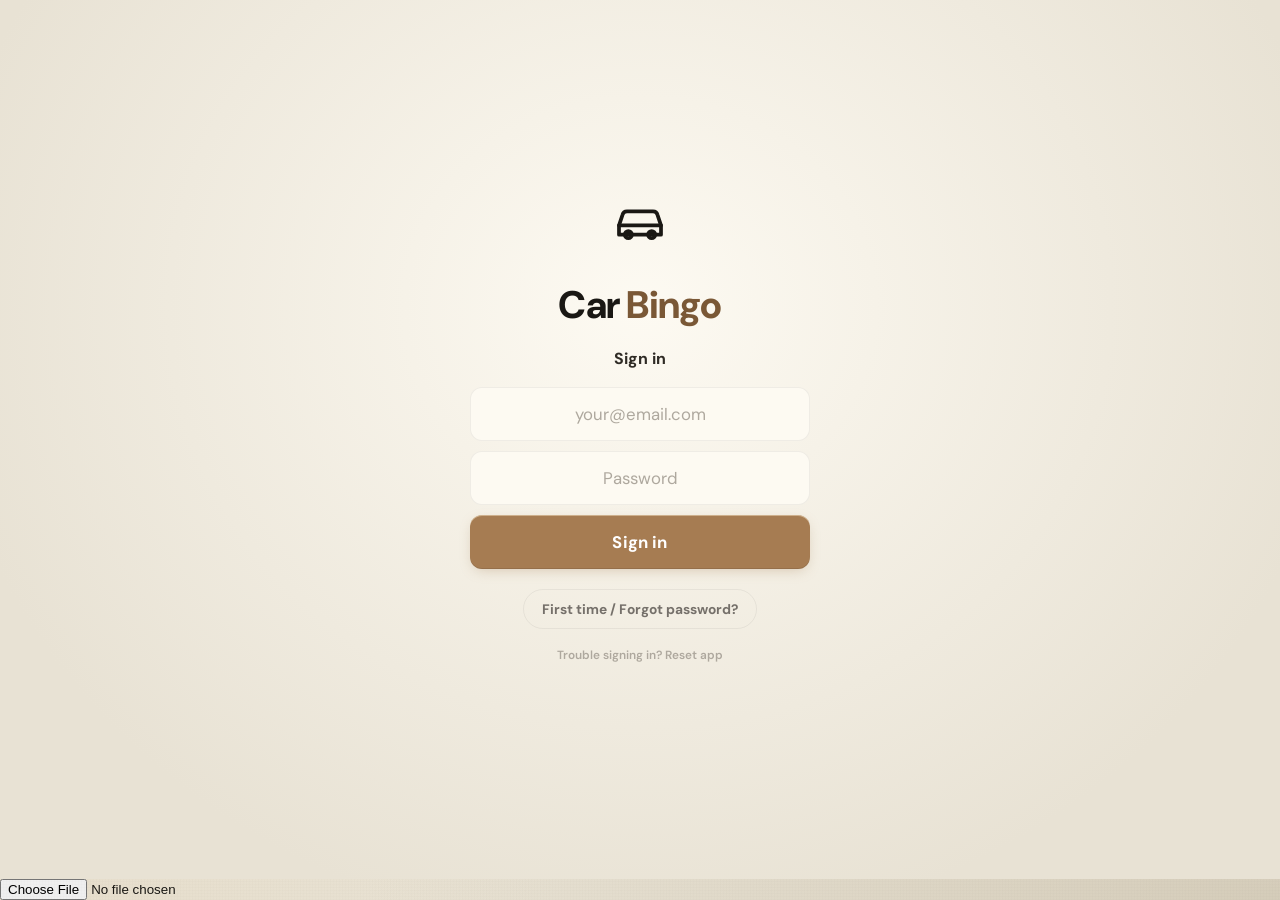
==== index.html @ 0cc7474e "My Car turntable, merge Upcoming into Shows, kill placeholder SVG - My Car detail rebuilt around an " ====
<!DOCTYPE html>
<html lang="en">
<head>
<meta charset="UTF-8">
<meta name="viewport" content="width=device-width, initial-scale=1.0, maximum-scale=1.0, user-scalable=no, viewport-fit=cover">
<meta name="apple-mobile-web-app-capable" content="yes">
<meta name="mobile-web-app-capable" content="yes">
<meta name="apple-mobile-web-app-status-bar-style" content="black-translucent">
<meta name="apple-mobile-web-app-title" content="Car Bingo">
<link rel="icon" type="image/svg+xml" href="data:image/svg+xml,%3Csvg xmlns='http://www.w3.org/2000/svg' viewBox='0 0 32 32'%3E%3Crect width='32' height='32' rx='7' fill='%23f5f1e7'/%3E%3Ccircle cx='16' cy='16' r='8' fill='%23a67c52'/%3E%3Ccircle cx='16' cy='16' r='3' fill='%231a1814'/%3E%3C/svg%3E">
<meta name="theme-color" content="#f5f1e7">
<link rel="manifest" href="manifest.json">
<link rel="preconnect" href="https://fonts.googleapis.com">
<link rel="preconnect" href="https://fonts.gstatic.com" crossorigin>
<link href="https://fonts.googleapis.com/css2?family=DM+Sans:wght@400;500;600;700;800&family=JetBrains+Mono:wght@500;600;700&display=swap" rel="stylesheet">
<title>Car Bingo</title>
<link rel="stylesheet" href="css/main.css">
</head>
<body>

<!-- AUTH GATE -->
<div class="screen active" id="s-auth">
  <div class="auth-emblem" aria-hidden="true"><svg viewBox="0 0 24 24" width="56" height="56" stroke="currentColor" fill="none" stroke-width="1.6" stroke-linecap="round" stroke-linejoin="round"><path d="M3 13l1.5-4.5A2 2 0 0 1 6.4 7h11.2a2 2 0 0 1 1.9 1.5L21 13"/><path d="M3 13h18v4H3z"/><circle cx="7" cy="17" r="1.5"/><circle cx="17" cy="17" r="1.5"/></svg></div>
  <div class="auth-title">Car <em>Bingo</em></div>

  <!-- SIGN IN (default) -->
  <div class="auth-view" id="auth-signin-view">
    <div class="auth-hint">Sign in</div>
    <form class="auth-form" id="auth-form" onsubmit="handleAuthSubmit(event)">
      <input
        class="auth-input"
        type="email"
        inputmode="email"
        autocomplete="email"
        autocapitalize="none"
        autocorrect="off"
        spellcheck="false"
        id="auth-email-input"
        placeholder="your@email.com"
        required
      />
      <input
        class="auth-input"
        type="password"
        autocomplete="current-password"
        id="auth-password-input"
        placeholder="Password"
        required
      />
      <button class="auth-submit-btn" type="submit">Sign in</button>
    </form>
    <button class="auth-back-btn" type="button" onclick="showAuthResetView()">First time / Forgot password?</button>
    <button class="auth-back-btn auth-back-btn-tiny" type="button" onclick="resetAuthCache()">Trouble signing in? Reset app</button>
    <div class="auth-error" id="auth-error"></div>
  </div>

  <!-- FORGOT / FIRST-TIME PASSWORD RESET -->
  <div class="auth-view" id="auth-reset-view" style="display:none">
    <div class="auth-big-emoji" aria-hidden="true"></div>
    <div class="auth-hint">Set or reset password</div>
    <form class="auth-form" id="auth-reset-form" onsubmit="handleAuthResetSubmit(event)">
      <input
        class="auth-input"
        type="email"
        inputmode="email"
        autocomplete="email"
        autocapitalize="none"
        autocorrect="off"
        spellcheck="false"
        id="auth-reset-email"
        placeholder="your@email.com"
        required
      />
      <button class="auth-submit-btn" type="submit">Send reset link</button>
    </form>
    <div class="auth-sub">We'll email you a link. Open it on this device, then choose a password.</div>
    <button class="auth-back-btn" type="button" onclick="showAuthSigninView()">← Back to sign in</button>
    <div class="auth-error" id="auth-reset-error"></div>
  </div>

  <!-- CHECK EMAIL — confirmation that the reset link was sent -->
  <div class="auth-view" id="auth-check-view" style="display:none">
    <div class="auth-big-emoji" aria-hidden="true"></div>
    <div class="auth-hint">Check your email</div>
    <div class="auth-sub">We've sent a reset link to<br><strong id="auth-sent-to"></strong></div>
    <div class="auth-sub auth-sub-soft">Open it on this device — you'll be able to choose a password.</div>
    <button class="auth-back-btn" type="button" onclick="showAuthSigninView()">← Back to sign in</button>
  </div>

  <!-- SET PASSWORD — appears after the user clicks the reset link -->
  <div class="auth-view" id="auth-setpw-view" style="display:none">
    <div class="auth-big-emoji" aria-hidden="true"></div>
    <div class="auth-hint">Choose a password</div>
    <form class="auth-form" id="auth-setpw-form" onsubmit="handleAuthSetPasswordSubmit(event)">
      <input
        class="auth-input"
        type="password"
        autocomplete="new-password"
        id="auth-setpw-input"
        placeholder="New password (min 6 chars)"
        required
        minlength="6"
      />
      <input
        class="auth-input"
        type="password"
        autocomplete="new-password"
        id="auth-setpw-confirm"
        placeholder="Confirm password"
        required
        minlength="6"
      />
      <button class="auth-submit-btn" type="submit">Save and sign in</button>
    </form>
    <div class="auth-error" id="auth-setpw-error"></div>
  </div>
</div>

<!-- MAIN APP -->
<div class="screen" id="s-app">

  <!-- HOME TAB -->
  <div class="screen active" id="s-home">
    <div class="page-hdr">
      <div class="page-hdr-text">
        <div class="page-hdr-title">Car <em>Bingo</em></div>
        <div class="page-hdr-sub" id="home-greeting">Classic Car Spotter</div>
      </div>
      <button class="hdr-icon-btn" onclick="switchTab('settings')" title="Settings">
        <svg viewBox="0 0 24 24"><circle cx="12" cy="12" r="3"/><path d="M19.4 15a1.65 1.65 0 0 0 .33 1.82l.06.06a2 2 0 0 1-2.83 2.83l-.06-.06a1.65 1.65 0 0 0-1.82-.33 1.65 1.65 0 0 0-1 1.51V21a2 2 0 0 1-4 0v-.09A1.65 1.65 0 0 0 9 19.4a1.65 1.65 0 0 0-1.82.33l-.06.06a2 2 0 0 1-2.83-2.83l.06-.06A1.65 1.65 0 0 0 4.68 15a1.65 1.65 0 0 0-1.51-1H3a2 2 0 0 1 0-4h.09A1.65 1.65 0 0 0 4.6 9a1.65 1.65 0 0 0-.33-1.82l-.06-.06a2 2 0 0 1 2.83-2.83l.06.06A1.65 1.65 0 0 0 9 4.68a1.65 1.65 0 0 0 1-1.51V3a2 2 0 0 1 4 0v.09a1.65 1.65 0 0 0 1 1.51 1.65 1.65 0 0 0 1.82-.33l.06-.06a2 2 0 0 1 2.83 2.83l-.06.06A1.65 1.65 0 0 0 19.4 9a1.65 1.65 0 0 0 1.51 1H21a2 2 0 0 1 0 4h-.09a1.65 1.65 0 0 0-1.51 1z"/></svg>
      </button>
    </div>
    <div class="home-scroll">

      <!-- ──── HIS CAR HERO — full-bleed, exact mockup structure.
           Top row floats glass cal-pill + burger. Car silhouette
           (or photo when available) sits centred. Name + stats
           overlay the bottom on the same paper. Pager dots
           anchor the bottom centre. -->
      <section class="car-hero-full is-empty" id="cb-hero">

        <!-- Top overlay row -->
        <div class="hero-top">
          <div class="cal-pill" id="cb-hero-cal"></div>
          <button class="burger-btn" onclick="switchTab('settings')" title="Settings">
            <svg viewBox="0 0 24 24"><line x1="4" y1="7"  x2="20" y2="7"/><line x1="4" y1="12" x2="20" y2="12"/><line x1="4" y1="17" x2="20" y2="17"/></svg>
          </button>
        </div>

        <!-- No-photo placeholder — a clean camera prompt. Only visible
             when we HAVE a car but no photo yet; in empty state (no
             car at all) it's hidden and the brass CTA takes its place. -->
        <div class="car-display" id="cb-hero-svg">
          <svg class="car-ph-icon" viewBox="0 0 24 24" aria-hidden="true">
            <path d="M23 19a2 2 0 0 1-2 2H3a2 2 0 0 1-2-2V8a2 2 0 0 1 2-2h4l2-3h6l2 3h4a2 2 0 0 1 2 2z"/>
            <circle cx="12" cy="13" r="4"/>
          </svg>
          <span class="car-ph-text">Add a photo</span>
        </div>
        <div class="car-photo" id="cb-hero-photo" style="display:none">
          <img id="cb-hero-img" alt="">
        </div>
        <!-- Empty-state CTA — centred brass button shown only when
             no car exists. Hidden via CSS when .car-hero-full isn't
             .is-empty. -->
        <button class="hero-add-btn" id="cb-hero-add-btn" onclick="openAddMyCar()">＋ Add your car</button>

        <!-- Bottom overlay: name + floating stat pills -->
        <div class="hero-bottom">
          <div class="hero-name">
            <div class="eyebrow">My car</div>
            <h2 id="cb-hero-name">Add your car</h2>
            <div class="sub" id="cb-hero-meta">Tap to get started</div>
          </div>
          <div class="hero-stats" id="cb-hero-stats"></div>
        </div>
      </section>

      <hr class="hero-divider">
      <div class="content-pad">

      <!-- Dashboard carousel — current show + next event on a
           single horizontal-scroll-snap line. With a current
           show, that card is the default visible slide; swipe
           right to reveal the next event. Without a current
           show, only the next-event card renders. -->
      <div class="dash-carousel" id="dash-carousel">
        <!-- Active show card (only shown when there's a current event) -->
        <div id="home-active-show" class="dash-slide" style="display:none">
          <div class="show-active-card">
            <button class="show-active-btn" onclick="showGoLive()">
              <div class="sab-icon" aria-hidden="true">
                <svg viewBox="0 0 24 24"><path d="M4 21V3M4 4h13l-3 4 3 4H4"/></svg>
              </div>
              <div class="sab-body">
                <div class="sab-eyebrow">Current show</div>
                <div class="sab-name" id="home-show-name">—</div>
                <div class="sab-meta" id="home-show-meta">Tap to continue spotting</div>
              </div>
              <div class="sab-badge" id="home-show-badge">0</div>
              <div class="sab-arrow">›</div>
            </button>
          </div>
        </div>

        <!-- Next event preview — charcoal card with brass corner
             badge. Filled when there's an RSVPd upcoming event,
             "+ Add an event" empty state otherwise. -->
        <a class="upcoming-card dash-slide" id="cb-next-event" onclick="onNextEventTap()">
          <div class="date-block" id="cb-ne-date">
            <div class="m" id="cb-ne-m">—</div>
            <div class="d" id="cb-ne-d">—</div>
          </div>
          <div class="info">
            <div class="top-line" id="cb-ne-eyebrow">Next event</div>
            <div class="name" id="cb-ne-name">No event scheduled</div>
            <div class="meta" id="cb-ne-loc">Tap to add one</div>
          </div>
          <div class="chev" id="cb-ne-chev">＋</div>
        </a>
      </div>
      <!-- Pager dots under the carousel — only shown when BOTH
           slides exist (active show + next event). Tap a dot to
           jump to that slide. -->
      <div class="dash-carousel-pager" id="dash-carousel-pager" style="display:none">
        <span class="pd on" data-idx="0"></span>
        <span class="pd"    data-idx="1"></span>
      </div>

      <!-- Photos to sort banner — shown only when there are pending photos -->
      <button class="home-sort-banner" id="home-sort-banner" style="display:none" onclick="showPhotoSort()">
        <span class="home-sort-banner-icon" aria-hidden="true">
          <svg viewBox="0 0 24 24"><path d="M23 19a2 2 0 0 1-2 2H3a2 2 0 0 1-2-2V8a2 2 0 0 1 2-2h4l2-3h6l2 3h4a2 2 0 0 1 2 2z"/><circle cx="12" cy="13" r="4"/></svg>
        </span>
        <div class="home-sort-banner-body">
          <div class="home-sort-banner-name">Photos to sort</div>
          <div class="home-sort-banner-sub" id="home-sort-sub">0 photos</div>
        </div>
        <span class="home-sort-banner-arrow">›</span>
      </button>

      <!-- First-run welcome (shown when no events anywhere) -->
      <div id="home-welcome" style="display:none">
        <div class="welcome-card">
          <div class="welcome-eyebrow">Welcome</div>
          <h2 class="welcome-title">Car <em>Bingo</em></h2>
          <p class="welcome-body">Tap <strong>Bingo</strong> below to start your first show. Spot the cars in real life, take a photo, watch the score roll in.</p>
        </div>
      </div>

      <!-- Lifetime stats — exact mockup vocabulary. Eyebrow row +
           3 stat columns (mark + num + name with glyph + meta). -->
      <div class="lifetime">
        <div class="lifetime-lab">Lifetime · <span class="since">since <span id="cb-life-since-year">—</span></span></div>
        <div class="lifetime-row">
          <div class="stat">
            <div class="mark"></div>
            <div class="num" id="cb-life-spotted">0</div>
            <div class="name">
              <svg class="glyph" viewBox="0 0 16 16"><circle cx="8" cy="8" r="6.5"/><circle cx="8" cy="8" r="2" fill="currentColor" stroke="none"/></svg>
              Spotted
            </div>
            <div class="meta" id="cb-life-spotted-sub"> </div>
          </div>
          <div class="stat-divider"></div>
          <div class="stat">
            <div class="mark"></div>
            <div class="num" id="cb-life-shows">0</div>
            <div class="name">
              <svg class="glyph" viewBox="0 0 16 16"><path d="M3 13 L3 2 L13 2 L9 6 L13 10 L3 10"/></svg>
              Shows
            </div>
            <div class="meta" id="cb-life-shows-sub"> </div>
          </div>
          <div class="stat-divider"></div>
          <div class="stat">
            <div class="mark"></div>
            <div class="num" id="cb-life-legendary">0</div>
            <div class="name">
              <svg class="glyph" viewBox="0 0 16 16"><path d="M8 1.5 L10 6 L14.5 6.5 L11 9.5 L12 14 L8 11.5 L4 14 L5 9.5 L1.5 6.5 L6 6 Z" fill="currentColor" stroke="none"/></svg>
              Legendary
            </div>
            <div class="meta" id="cb-life-legendary-sub"> </div>
          </div>
        </div>
      </div>

      </div><!-- /content-pad -->
    </div>
    <nav class="bottom-nav" id="nav-home-bar"></nav>
  </div>

  <!-- BINGO TAB -->
  <div class="screen" id="s-bingo">
    <div class="page-hdr">
      <button class="hdr-icon-btn" onclick="openEventMenu()">
        <svg viewBox="0 0 24 24"><line x1="3" y1="6" x2="21" y2="6"/><line x1="3" y1="12" x2="21" y2="12"/><line x1="3" y1="18" x2="21" y2="18"/></svg>
      </button>
      <div class="page-hdr-text">
        <div class="page-hdr-title">Bingo Card</div>
        <div class="page-hdr-sub" id="bingo-ev-sub"></div>
      </div>
      <button class="hdr-pill-btn hdr-view-toggle" id="view-toggle-btn" onclick="toggleBingoView()" title="Toggle view"><span id="view-toggle-icon">▦</span></button>
      <button class="hdr-pill-btn" id="reroll-btn" onclick="rerollBoard()">Reroll · 3</button>
    </div>
    <!-- no-event state OR live board -->
    <div class="bingo-no-event" id="bingo-no-event">
      <div class="bne-icon" aria-hidden="true"><svg viewBox="0 0 24 24" width="40" height="40" stroke="currentColor" fill="none" stroke-width="1.6" stroke-linecap="round" stroke-linejoin="round"><path d="M4 21V3M4 4h13l-3 4 3 4H4"/></svg></div>
      <div class="bne-title">No show running</div>
      <div class="bne-body">Start a new show to build a bingo card, or jump back into a previous show from the <strong>Shows</strong> tab.</div>
      <button class="bne-btn" onclick="openNewShowSheet()">＋ Start a new show</button>
    </div>
    <div id="bingo-live" style="display:none;flex-direction:column;flex:1;overflow:hidden;min-height:0">
      <!-- Inline event + score line. Score replaces the old progress bar. -->
      <div class="bingo-meta">
        <div class="event" id="bingo-ev-meta">—</div>
        <div class="score" id="bingo-score-meta"><b>0</b>/<b>0</b></div>
      </div>
      <!-- Section label above the grid -->
      <div class="section-lab">Cars to spot <span class="right">Tap any to view</span></div>
      <!-- Grid lives in the upper half; tap a card to set the
           featured one below. Modal still available via the
           detail button on the featured card. -->
      <div class="car-list" id="car-list"></div>
      <!-- BOTTOM: featured car (the one currently selected in the
           grid above). Big image + name + meta + I've spotted it. -->
      <div class="featured-bottom" id="featured-bottom" style="display:none">
        <div class="hero-image" id="featured-image" onclick="openFeaturedImageFullscreen()"></div>
        <div class="hero-details">
          <div class="text-block">
            <div class="eyebrow-mini" id="featured-eyebrow"><span class="dot"></span><span id="featured-rarity-text">—</span></div>
            <h2 id="featured-name">—</h2>
            <div class="meta-line" id="featured-meta">—</div>
          </div>
          <button class="spot-btn" id="featured-spot-btn" onclick="spotFeaturedCar()">
            <svg viewBox="0 0 24 24"><polyline points="20 6 9 17 4 12"/></svg>
            <span id="featured-spot-label">I've spotted it</span>
          </button>
        </div>
      </div>
    </div>
    <nav class="bottom-nav" id="nav-bingo-bar"></nav>
  </div>

  <!-- SPOTTED TAB -->
  <div class="screen" id="s-event">
    <div class="page-hdr">
      <button class="hdr-icon-btn" onclick="openEventMenu()">
        <svg viewBox="0 0 24 24"><line x1="3" y1="6" x2="21" y2="6"/><line x1="3" y1="12" x2="21" y2="12"/><line x1="3" y1="18" x2="21" y2="18"/></svg>
      </button>
      <div class="page-hdr-text">
        <div class="page-hdr-title">Spotted</div>
        <div class="page-hdr-sub" id="event-hdr-sub">No show selected</div>
      </div>
      <button class="hdr-cta-btn" onclick="openPicker()">＋ Add</button>
    </div>
    <div class="filter-toggle-bar" id="ev-filter-toggle-bar">
      <button class="filter-toggle-btn" id="ev-filter-btn" onclick="toggleEvFilters()">
        <svg viewBox="0 0 24 24"><path d="M4 6h16M7 12h10M10 18h4"/></svg>
        Filter <span class="filter-badge" id="ev-filter-badge" style="display:none"></span>
      </button>
      <button class="filter-clear-btn" id="ev-filter-clear" onclick="clearEvFilters()" style="display:none">Clear all</button>
    </div>
    <div class="filter-panel" id="ev-filter-panel">
      <div class="filter-row" id="ev-era-row"></div>
      <div class="filter-row" id="ev-rarity-row"></div>
      <div class="filter-row" id="ev-make-row"></div>
      <div class="filter-row" id="ev-country-row"></div>
      <div class="toggle-row">
        <button class="tchip active" id="ev-tog-seen"   onclick="evToggle('seen')">✓ Spotted</button>
        <button class="tchip active" id="ev-tog-unseen" onclick="evToggle('unseen')">◌ Not Yet</button>
      </div>
    </div>
    <div class="ev-summary" id="ev-summary" style="display:none">
      <span class="ev-summary-txt" id="ev-summary-txt"></span>
    </div>
    <div class="ev-list" id="ev-list"></div>
    <nav class="bottom-nav" id="nav-event-bar"></nav>
  </div>

  <!-- PICKER SHEET -->
  <div class="picker-overlay" id="picker-overlay">
    <div class="picker-sheet">
      <div class="picker-handle"></div>
      <div class="picker-hdr">
        <h2>Log a Car</h2>
        <button class="picker-cancel" onclick="closePicker()">Cancel</button>
      </div>
      <div class="picker-search-wrap">
        <input class="picker-search" id="picker-search" type="search" placeholder="Search by name, make, era…" oninput="renderPicker()" autocomplete="off" />
      </div>
      <div class="picker-era-row" id="picker-era-row"></div>
      <div class="picker-list" id="picker-list"></div>
    </div>
  </div>

  <!-- SHOWS TAB — upcoming + past shows, split by a segmented
       control. Upcoming = the shared events calendar; Past = shows
       already run. Tap an upcoming event to start a show; tap a
       past show to resume it. -->
  <div class="screen" id="s-shows">
    <div class="page-hdr">
      <div class="page-hdr-text">
        <div class="page-hdr-title">Shows</div>
        <div class="page-hdr-sub" id="shows-hdr-sub">Upcoming &amp; past</div>
      </div>
      <button class="hdr-cta-btn" id="shows-add-btn" onclick="showsAddTapped()">＋ Add</button>
    </div>
    <div class="seg-control" id="shows-segment">
      <button class="seg-btn active" data-seg="upcoming" type="button" onclick="setShowsSegment('upcoming')">Upcoming</button>
      <button class="seg-btn" data-seg="past" type="button" onclick="setShowsSegment('past')">Past</button>
    </div>
    <div class="shows-scroll" id="shows-body"></div>
    <nav class="bottom-nav" id="nav-shows-bar"></nav>
  </div>

  <!-- COLLECTION TAB -->
  <div class="screen" id="s-garage">
    <div class="page-hdr">
      <div class="page-hdr-text">
        <div class="page-hdr-title">My Collection</div>
        <div class="page-hdr-sub" id="garage-total"></div>
      </div>
      <button class="hdr-cta-btn" onclick="openGarageAdd()">＋ Add Car</button>
    </div>
    <div class="filter-toggle-bar">
      <button class="filter-toggle-btn" id="g-filter-btn" onclick="toggleGarageFilters()">
        <svg viewBox="0 0 24 24"><path d="M4 6h16M7 12h10M10 18h4"/></svg>
        Filter <span class="filter-badge" id="g-filter-badge" style="display:none"></span>
      </button>
      <button class="filter-clear-btn" id="g-filter-clear" onclick="clearGarageFilters()" style="display:none">Clear all</button>
    </div>
    <div class="filter-panel" id="g-filter-panel">
      <div class="filter-row" id="g-era-row"></div>
      <div class="filter-row" id="g-rarity-row"></div>
      <div class="filter-row" id="g-make-row"></div>
      <div class="filter-row" id="g-country-row"></div>
      <div class="filter-row" id="g-event-row"></div>
      <div class="toggle-row">
        <button class="tchip active" id="g-tog-seen"   onclick="gToggle('seen')">✓ Spotted</button>
        <button class="tchip active" id="g-tog-unseen" onclick="gToggle('unseen')">◌ Not Yet</button>
      </div>
    </div>
    <div class="garage-body" id="garage-body"></div>
    <nav class="bottom-nav" id="nav-garage-bar"></nav>
  </div>

  <!-- SORT PHOTOS TAB -->
  <div class="screen" id="s-sort">
    <div class="page-hdr">
      <button class="hdr-icon-btn" onclick="switchTab('home')" title="Back to Home">
        <svg viewBox="0 0 24 24"><polyline points="15 18 9 12 15 6"/></svg>
      </button>
      <div class="page-hdr-text">
        <div class="page-hdr-title">Sort Photos</div>
        <div class="page-hdr-sub" id="sort-hdr-sub"></div>
      </div>
    </div>
    <div class="sort-scroll" id="sort-body"></div>
    <nav class="bottom-nav" id="nav-sort-bar"></nav>
  </div>

  <!-- MY CARS TAB -->
  <div class="screen" id="s-mycars">
    <div class="page-hdr">
      <button class="hdr-icon-btn" onclick="switchTab('home')" title="Back to Home">
        <svg viewBox="0 0 24 24"><polyline points="15 18 9 12 15 6"/></svg>
      </button>
      <div class="page-hdr-text">
        <div class="page-hdr-title" id="mycars-hdr-title">My Cars</div>
      </div>
    </div>
    <div class="mycars-scroll" id="mycars-body"></div>
    <nav class="bottom-nav" id="nav-mycars-bar"></nav>
  </div>

  <!-- SETTINGS TAB -->
  <div class="screen" id="s-settings">
    <div class="page-hdr">
      <button class="hdr-icon-btn" onclick="switchTab('home')" title="Back to Home">
        <svg viewBox="0 0 24 24"><polyline points="15 18 9 12 15 6"/></svg>
      </button>
      <div class="page-hdr-text">
        <div class="page-hdr-title">Settings</div>
      </div>
    </div>
    <div class="settings-scroll">
      <div class="settings-group-lbl">Account</div>
      <button class="settings-row" id="sr-account-info" onclick="showAccountInfo()">
        <span class="sr-icon" aria-hidden="true"><svg viewBox="0 0 24 24"><circle cx="12" cy="8" r="4"/><path d="M4 21a8 8 0 0 1 16 0"/></svg></span>
        <div class="sr-body"><div class="sr-label" id="sr-account-name">Signed in</div><div class="sr-sub" id="sr-account-email">—</div></div>
        <span class="sr-arrow">›</span>
      </button>
      <button class="settings-row sr-danger" onclick="doSignOut()">
        <span class="sr-icon" aria-hidden="true"><svg viewBox="0 0 24 24"><path d="M15 4h4a1 1 0 0 1 1 1v14a1 1 0 0 1-1 1h-4"/><path d="M10 17l-5-5 5-5"/><line x1="5" y1="12" x2="15" y2="12"/></svg></span>
        <div class="sr-body"><div class="sr-label">Sign out</div><div class="sr-sub">You'll need a new sign-in link to return</div></div>
        <span class="sr-arrow">›</span>
      </button>
      <div class="settings-group-lbl">Bingo</div>
      <button class="settings-row" onclick="openBingoSettings()">
        <span class="sr-icon" aria-hidden="true"><svg viewBox="0 0 24 24"><circle cx="12" cy="12" r="9"/><circle cx="12" cy="12" r="5"/><circle cx="12" cy="12" r="1.5" fill="currentColor" stroke="none"/></svg></span>
        <div class="sr-body"><div class="sr-label">Bingo card</div><div class="sr-sub" id="sr-bingo-sub">All eras · 9 cars</div></div>
        <span class="sr-arrow">›</span>
      </button>
      <div class="settings-group-lbl">App</div>
      <button class="settings-row" onclick="showInstallInfo()">
        <span class="sr-icon" aria-hidden="true"><svg viewBox="0 0 24 24"><rect x="6" y="2" width="12" height="20" rx="2"/><line x1="11" y1="18" x2="13" y2="18"/></svg></span>
        <div class="sr-body"><div class="sr-label">Install app</div><div class="sr-sub">Add to home screen for the best experience</div></div>
        <span class="sr-arrow">›</span>
      </button>
      <button class="settings-row" onclick="showAbout()">
        <span class="sr-icon" aria-hidden="true"><svg viewBox="0 0 24 24"><circle cx="12" cy="12" r="9"/><line x1="12" y1="8" x2="12" y2="8.01"/><line x1="12" y1="12" x2="12" y2="16"/></svg></span>
        <div class="sr-body"><div class="sr-label">About Car Bingo</div><div class="sr-sub">Version &amp; how to use</div></div>
        <span class="sr-arrow">›</span>
      </button>
      <div class="settings-group-lbl">Data</div>
      <button class="settings-row" onclick="exportData()">
        <span class="sr-icon" aria-hidden="true"><svg viewBox="0 0 24 24"><path d="M21 15v4a2 2 0 0 1-2 2H5a2 2 0 0 1-2-2v-4"/><polyline points="7 10 12 15 17 10"/><line x1="12" y1="15" x2="12" y2="3"/></svg></span>
        <div class="sr-body"><div class="sr-label">Export my data</div><div class="sr-sub">Download all sightings as JSON</div></div>
        <span class="sr-arrow">›</span>
      </button>
      <button class="settings-row sr-danger" onclick="confirmClearData()">
        <span class="sr-icon" aria-hidden="true"><svg viewBox="0 0 24 24"><polyline points="3 6 5 6 21 6"/><path d="M19 6l-2 14a2 2 0 0 1-2 2H9a2 2 0 0 1-2-2L5 6"/><path d="M10 11v6M14 11v6"/></svg></span>
        <div class="sr-body"><div class="sr-label">Clear all data</div><div class="sr-sub">Wipe all events and sightings</div></div>
        <span class="sr-arrow">›</span>
      </button>
    </div>
    <nav class="bottom-nav" id="nav-settings-bar"></nav>
  </div>

</div><!-- /s-app -->

<!-- OVERLAYS -->
<div class="modal-overlay" id="modal-overlay">
  <div class="modal-sheet" id="modal-sheet">
    <div class="modal-handle"></div>
    <div class="modal-hero" id="modal-hero"><button class="modal-x" onclick="closeModal()">✕</button></div>
    <div class="modal-body">
      <!-- Identity ─────────────────────────────────────────── -->
      <div class="modal-id">
        <div class="modal-rarity" id="m-rarity"></div>
        <div class="modal-name"   id="m-name"></div>
        <div class="modal-meta-line">
          <span class="modal-make"  id="m-make"></span>
          <span class="modal-years" id="m-years"></span>
        </div>
      </div>

      <!-- Primary action: huge, first thing FIL sees ────────── -->
      <button class="spot-btn" id="spot-btn" onclick="addSighting()">
        <svg viewBox="0 0 24 24" width="20" height="20" stroke="currentColor" fill="none" stroke-width="1.9" stroke-linecap="round" stroke-linejoin="round"><path d="M23 19a2 2 0 0 1-2 2H3a2 2 0 0 1-2-2V8a2 2 0 0 1 2-2h4l2-3h6l2 3h4a2 2 0 0 1 2 2z"/><circle cx="12" cy="13" r="4"/></svg>
        I spotted it
      </button>
      <div class="spot-counter" id="spot-counter" style="display:none">
        <span id="spot-counter-text"></span>
        <button class="spot-undo" id="spot-undo" onclick="changeCount(-1)">Undo last</button>
      </div>

      <!-- Sightings list (each spotted occurrence with photos) -->
      <div id="sightings-wrap" style="display:none">
        <div class="sightings-hdr">Each time you saw it</div>
        <div id="sightings-list"></div>
      </div>

      <!-- Secondary: details below the action ─────────────────-->
      <div class="modal-details">
        <div class="modal-stats" id="m-stats"></div>
        <div class="modal-desc"  id="m-desc"></div>
        <a class="hagerty-btn" id="m-hagerty" href="#" target="_blank" rel="noopener">Hagerty valuation ↗</a>
      </div>

      <div class="modal-close-row"><button class="modal-close-full" onclick="closeModal()">Done</button></div>
    </div>
  </div>
</div>

<div class="lightbox" id="lightbox">
  <button class="lightbox-close" onclick="closeLightbox()">✕</button>
  <img id="lightbox-img" src="" alt="">
  <div class="lightbox-info" id="lightbox-info"></div>
</div>

<div class="sheet-overlay" id="event-menu-overlay">
  <div class="action-sheet">
    <div class="picker-handle" style="margin-bottom:4px"></div>
    <div class="action-sheet-title">Change Show</div>
    <button class="action-btn" onclick="goToNewEvent()">＋ Start a new show</button>
    <button class="action-btn" onclick="goToSwitchEvent()">Continue another show</button>
    <button class="action-btn action-btn-danger" onclick="endCurrentShow()">End this show</button>
    <button class="action-btn action-btn-cancel" onclick="closeEventMenu()">Cancel</button>
  </div>
</div>

<!-- PHOTO-FIRST attach sheet -->
<div class="sheet-overlay" id="cam-attach-overlay">
  <div class="action-sheet">
    <div class="picker-handle" style="margin-bottom:4px"></div>
    <div class="action-sheet-title">Photo captured — attach it to:</div>
    <img class="cam-preview-img" id="cam-preview-img" src="" alt="">
    <button class="action-btn" id="cam-attach-event-btn" onclick="camAttachToEvent()">
      Current show — <span id="cam-attach-show-name">No show</span>
    </button>
    <button class="action-btn" onclick="camAttachToCollection()">My collection (not at a show)</button>
    <button class="action-btn" onclick="camAttachToLater()">Save for later</button>
    <button class="action-btn action-btn-cancel" onclick="camAttachDiscard()">Discard photo</button>
  </div>
</div>

<!-- CAR CATALOG PICKER — opens on top of openFormSheet so the user
     can search CAR_DB to pre-fill the Add Car form. Higher z-index
     than the form sheet so it lands cleanly on top. -->
<div class="picker-overlay" id="catalog-picker-overlay" style="z-index:280">
  <div class="picker-sheet">
    <div class="picker-handle"></div>
    <div class="picker-hdr">
      <h2>Choose your car</h2>
      <button class="picker-cancel" type="button" onclick="closeCarCatalogPicker()">Cancel</button>
    </div>
    <div class="picker-search-wrap">
      <input class="picker-search" id="catalog-search-input" type="search" placeholder="Search by name, make or era…" autocomplete="off" />
    </div>
    <div class="picker-list" id="catalog-picker-list"></div>
    <div class="catalog-fallback">
      <button class="catalog-manual-btn" type="button" onclick="closeCarCatalogPicker()">Can't find it? Type it in below ↓</button>
    </div>
  </div>
</div>

<!-- GARAGE ADD -->
<div class="sheet-overlay" id="garage-add-overlay">
  <div class="picker-sheet">
    <div class="picker-handle"></div>
    <div class="picker-hdr">
      <h2>Add to Collection</h2>
      <button class="picker-cancel" onclick="closeGarageAdd()">Cancel</button>
    </div>
    <div class="garage-add-loc-wrap">
      <div class="garage-add-loc-row">
        <input class="picker-search" id="garage-add-loc" type="text" placeholder="Where did you see it? (optional)" autocomplete="off" style="flex:1;margin-bottom:0" />
        <button class="loc-detect-btn" id="loc-detect-btn" onclick="detectLocation()" aria-label="Detect location"><svg viewBox="0 0 24 24" width="18" height="18" stroke="currentColor" fill="none" stroke-width="1.8" stroke-linecap="round" stroke-linejoin="round"><circle cx="12" cy="12" r="3"/><circle cx="12" cy="12" r="9"/><line x1="12" y1="2" x2="12" y2="5"/><line x1="12" y1="19" x2="12" y2="22"/><line x1="2" y1="12" x2="5" y2="12"/><line x1="19" y1="12" x2="22" y2="12"/></svg></button>
      </div>
      <div class="loc-status" id="loc-status"></div>
    </div>
    <div class="picker-search-wrap">
      <input class="picker-search" id="garage-add-search" type="search" placeholder="Search cars…" oninput="renderGarageAddPicker()" autocomplete="off" />
    </div>
    <div class="picker-era-row" id="garage-add-era-row"></div>
    <div class="picker-list" id="garage-add-list"></div>
  </div>
</div>

<!-- NEW SHOW SHEET -->
<div class="sheet-overlay" id="new-show-overlay">
  <div class="picker-sheet form-sheet">
    <div class="picker-handle"></div>
    <div class="picker-hdr">
      <h2>Start a new show</h2>
      <button class="picker-cancel" type="button" onclick="closeNewShowSheet()">Cancel</button>
    </div>
    <div class="form-fields">
      <div class="form-field-wrap">
        <label for="ev-input">Show name</label>
        <input id="ev-input" type="text" placeholder="e.g. Tatton Park Classic" autocomplete="off">
      </div>
      <div class="form-field-wrap">
        <label for="loc-input">Location</label>
        <input id="loc-input" type="text" placeholder="e.g. Cheshire" autocomplete="off">
      </div>
      <div class="form-field-wrap">
        <label for="date-input">Date</label>
        <input id="date-input" type="date">
      </div>
      <div class="form-hint">Your bingo card builds itself from your <strong>Settings</strong> defaults — eras and card size.</div>
    </div>
    <div class="form-action">
      <button class="primary-btn" type="button" onclick="startEvent()">Start show</button>
    </div>
  </div>
</div>

<!-- MY CAR ENTRY SHEET (note + photo, or photo + note) -->
<div class="sheet-overlay" id="my-car-entry-overlay">
  <div class="picker-sheet form-sheet">
    <div class="picker-handle"></div>
    <div class="picker-hdr">
      <h2 id="mce-sheet-title">New Entry</h2>
      <button class="picker-cancel" type="button" onclick="closeMyCarEntry()">Cancel</button>
    </div>
    <div class="form-fields">
      <div class="form-field-wrap">
        <label>Kind</label>
        <div class="bc-eras" id="mce-kinds"></div>
      </div>
      <div class="form-field-wrap">
        <label for="mce-title-input">Title</label>
        <input id="mce-title-input" type="text" placeholder="What happened?">
      </div>
      <div class="form-field-wrap">
        <label for="mce-date">Date</label>
        <input id="mce-date" type="date">
      </div>
      <div class="form-field-wrap">
        <label for="mce-body">Notes</label>
        <textarea id="mce-body" rows="3" placeholder="Optional details"></textarea>
      </div>
      <div class="form-field-wrap">
        <label>Photo</label>
        <div class="mce-photo-preview" id="mce-photo-preview" style="display:none">
          <img id="mce-photo-img" alt="">
          <button type="button" class="mce-photo-remove" onclick="clearMyCarEntryPhoto()">✕ Remove</button>
        </div>
        <button type="button" class="mce-photo-btn" onclick="triggerMyCarEntryPhoto()"><svg viewBox="0 0 24 24" width="18" height="18" stroke="currentColor" fill="none" stroke-width="1.9" stroke-linecap="round" stroke-linejoin="round"><path d="M23 19a2 2 0 0 1-2 2H3a2 2 0 0 1-2-2V8a2 2 0 0 1 2-2h4l2-3h6l2 3h4a2 2 0 0 1 2 2z"/><circle cx="12" cy="13" r="4"/></svg> Add a photo</button>
      </div>
    </div>
    <div class="form-action">
      <button class="primary-btn" type="button" onclick="saveMyCarEntry()">Save</button>
    </div>
  </div>
</div>

<!-- EVENT SUMMARY SHEET -->
<div class="sheet-overlay" id="event-summary-overlay">
  <div class="picker-sheet form-sheet">
    <div class="picker-handle"></div>
    <div class="picker-hdr">
      <h2 id="event-summary-title">Event Summary</h2>
      <button class="picker-cancel" type="button" onclick="closeEventSummary()">Done</button>
    </div>
    <div class="form-fields" id="event-summary-body"></div>
  </div>
</div>

<!-- BINGO SETTINGS SHEET -->
<div class="sheet-overlay" id="bingo-settings-overlay">
  <div class="picker-sheet form-sheet">
    <div class="picker-handle"></div>
    <div class="picker-hdr">
      <h2>Bingo Card</h2>
      <button class="picker-cancel" type="button" onclick="closeBingoSettings()">Done</button>
    </div>
    <div class="form-fields">
      <div class="form-field-wrap">
        <label>Eras to mix in</label>
        <div id="bs-eras" class="bc-eras"></div>
      </div>
      <div class="form-field-wrap">
        <label>Cars per board: <strong id="bs-count-val">9</strong></label>
        <div class="bc-slider-wrap">
          <span class="bc-slider-lbl">6</span>
          <input id="bs-slider" type="range" min="6" max="16" value="9" class="bc-slider">
          <span class="bc-slider-lbl">16</span>
        </div>
      </div>
      <div class="form-hint">These are <strong>defaults</strong> for new shows. Your existing shows keep the card you already started.</div>
    </div>
  </div>
</div>

<!-- GENERIC FORM SHEET -->
<div class="sheet-overlay" id="form-overlay">
  <div class="picker-sheet form-sheet">
    <div class="picker-handle"></div>
    <div class="picker-hdr">
      <h2 id="form-title">Form</h2>
      <button class="picker-cancel form-cancel" type="button">Cancel</button>
    </div>
    <div class="form-fields" id="form-fields"></div>
    <div class="form-action">
      <button class="primary-btn" id="form-submit-btn" type="button">Save</button>
    </div>
  </div>
</div>

<!-- CONFIRM SHEET -->
<div class="sheet-overlay" id="confirm-overlay">
  <div class="action-sheet">
    <div class="picker-handle" style="margin-bottom:4px"></div>
    <div class="action-sheet-title" id="confirm-title">Are you sure?</div>
    <div class="confirm-body" id="confirm-body"></div>
    <button class="action-btn" id="confirm-ok" type="button">Confirm</button>
    <button class="action-btn action-btn-cancel confirm-cancel" type="button">Cancel</button>
  </div>
</div>

<div class="offline-banner"   id="offline-banner">Offline — changes will sync when you're back</div>
<div class="queue-indicator"  id="queue-indicator"></div>
<div class="bingo-toast" id="bingo-toast">BINGO</div>
<div class="snackbar" id="snackbar"></div>
<input type="file" id="camInput"             accept="image/*" capture="environment" onchange="handlePhoto(event)">
<input type="file" id="camInputFirst"        accept="image/*" capture="environment" onchange="handlePhotoFirst(event)">
<input type="file" id="myCarPhotoInput"      accept="image/*" capture="environment" onchange="handleMyCarPhoto(event)">
<input type="file" id="myCarEntryPhotoInput" accept="image/*" capture="environment" onchange="handleMyCarEntryPhoto(event)">
<input type="file" id="myCarAnglePhotoInput" accept="image/*" capture="environment" onchange="handleMyCarAnglePhoto(event)">

<script>
// Register the SW and auto-reload the page when a new version takes
// over. With skipWaiting() in install + clients.claim() in activate,
// `controllerchange` fires as soon as the new SW is active — at which
// point the page is still running the old CSS/JS bundle from cache,
// so we reload once to pick up the new build. Guarded so it ONLY fires
// for updates (not first installs) and only once per page lifetime.
if ('serviceWorker' in navigator) {
  window.addEventListener('load', () => {
    navigator.serviceWorker.register('/sw.js').catch(() => {});
    const hadController = !!navigator.serviceWorker.controller;
    let refreshing = false;
    navigator.serviceWorker.addEventListener('controllerchange', () => {
      if (!hadController) return;     // first install — no reload needed
      if (refreshing) return;
      refreshing = true;
      window.location.reload();
    });
  });
}
</script>
<script>
// Cal-pill render runs the moment the DOM is parsed, BEFORE the
// rest of the app boots. The pill stays visible even if app.js
// stalls on a slow network. Updated again later by renderHomeHero
// when upcoming events come back (event-dot enrichment).
(function fillCalPillNow() {
  const pill = document.getElementById('cb-hero-cal');
  if (!pill || pill.children.length) return;
  const today = new Date(); today.setHours(0,0,0,0);
  const parts = [];
  for (let i = 0; i < 7; i++) {
    const d = new Date(today);
    d.setDate(today.getDate() + i);
    const dow = d.toLocaleDateString('en-GB', { weekday: 'short' });
    const day = d.getDate();
    const iso = d.toISOString().slice(0, 10);
    const cls = i === 0 ? 'cal-day today' : 'cal-day';
    parts.push(
      '<button class="' + cls + '" data-iso="' + iso + '" onclick="onCalDayTap(\'' + iso + '\')">' +
      '<span class="dow">' + dow + '</span>' +
      '<span class="d">' + day + '</span>' +
      '</button>'
    );
  }
  pill.innerHTML = parts.join('');
})();
// Tap handler — for now jumps to Upcoming so the user gets event
// context. A richer day-detail sheet (events + spotted that day) is
// a follow-up; this at least makes the days feel interactive.
function onCalDayTap(iso) {
  if (typeof showUpcoming === 'function') showUpcoming();
}
</script>
<script src="https://cdn.jsdelivr.net/npm/@supabase/supabase-js@2/dist/umd/supabase.min.js"></script>
<script src="js/cars.js"></script>
<script src="js/supabase.js"></script>
<script src="js/auth.js"></script>
<script src="js/db.js"></script>
<script src="js/photocache.js"></script>
<script src="js/localphotos.js"></script>
<script src="js/photobin.js"></script>
<script src="js/queue.js"></script>
<script src="js/forms.js"></script>
<script src="js/mycars.js"></script>
<script src="js/upcoming.js"></script>
<script src="js/app.js"></script>
</body>
</html>
---- css/main.css ----
/* ─── DESIGN TOKENS ──────────────────────────────────────────
   Cream paper + brass design language (replacing the prior
   dark green/gold). Single sans (DM Sans) — no Playfair, no
   italics. Brass is the only accent; tier colours live in their
   own palette. Old variable names (--bg, --gold, etc) remap to
   the new values so existing components inherit the repaint. */
:root {
  --st: env(safe-area-inset-top, 44px);
  --sb: env(safe-area-inset-bottom, 34px);

  /* Paper palette — cream surfaces */
  --paper:       #f5f1e7;
  --paper-deep:  #e8e2d4;
  --paper-light: #fdfaf2;
  --card-surf:   #fefbf2;
  --card-deep:   #f6efe1;

  /* Ink palette — warm near-black, with muted/dim steps.
     Values match mockups/home-states.html :root exactly. */
  --ink-strong:  #1a1814;
  --ink-2:       #2f2b25;
  --ink-muted:   #75706a;
  --ink-dim:     #aea89e;
  --ink-faint:   #c7c1b5;

  /* Brass accents — the only accent colour in the system */
  --brass:       #a67c52;
  --brass-light: #c79569;
  --brass-dk:    #7a5836;
  --brass-soft:  rgba(166, 124, 82, 0.18);
  --brass-line:  rgba(166, 124, 82, 0.42);

  /* Hairlines — lighter than typical so they whisper. Match
     the mockup; prior values were too heavy. */
  --hair:        rgba(26, 24, 20, 0.06);
  --hair-strong: rgba(26, 24, 20, 0.12);

  /* Rarity tier colours */
  --tier-common:    #8b8278;
  --tier-rare:      #4d7eb0;
  --tier-epic:      #8a5fbf;
  --tier-legendary: #7a5836;
  --tier-common-bg:    rgba(139, 130, 120, 0.10);
  --tier-rare-bg:      rgba(77, 126, 176, 0.10);
  --tier-epic-bg:      rgba(138, 95, 191, 0.10);
  --tier-legendary-bg: rgba(166, 124, 82, 0.12);

  /* Semantic — destructive (muted oxblood that lives on paper) */
  --danger:    #8b3a2e;
  --danger-2:  #a8473a;
  /* Semantic — success (sage that lives on paper) */
  --success:   #4a6b3f;
  --success-2: #5d8350;

  /* Compat mapping — existing components keep using old names
     but render with the new palette. Removes the need to touch
     every class in the same pass. */
  --bg:     var(--paper);
  --bg2:    var(--paper-light);
  --card:   var(--card-surf);
  --card2:  var(--card-deep);
  --bdr:    var(--hair);
  --bdr2:   var(--hair-strong);
  --ink:    var(--ink-strong);
  --ink2:   var(--ink-2);
  --dim:    var(--ink-muted);
  --dim2:   var(--ink-dim);
  --gold:   var(--brass);
  --goldl:  var(--brass-light);
  --red:    var(--danger);
  --red2:   var(--danger-2);
  --grn:    var(--success);
  --grn2:   var(--success-2);
  --common: var(--tier-common);
  --cbg:    var(--tier-common-bg);
  --rare:   var(--tier-rare);
  --rbg:    var(--tier-rare-bg);
  --epic:   var(--tier-epic);
  --ebg:    var(--tier-epic-bg);
  --legend: var(--tier-legendary);
  --lbg:    var(--tier-legendary-bg);

  --nav-h: calc(72px + var(--sb));
  --hdr-h: calc(56px + var(--st));
  --R:  12px;
  --RL: 16px;

  /* Single sans + a mono for tag/label vocabulary. --fh aliases
     --ff so existing `font-family: var(--fh)` rules don't need
     touching — they render in DM Sans now too. */
  --ff:      'DM Sans', system-ui, -apple-system, sans-serif;
  --fh:      'DM Sans', system-ui, -apple-system, sans-serif;
  --ff-mono: 'JetBrains Mono', ui-monospace, 'SF Mono', monospace;
}
*,*::before,*::after{box-sizing:border-box;margin:0;padding:0;-webkit-tap-highlight-color:transparent}
html,body{height:100%;overflow:hidden}
/* Body — paper surface with the same layered showroom-lighting
   gradients the mockup uses (spotlight from upper centre, warm
   sash-window band across the middle, cool shade bottom-right). */
body{
  font-family:var(--ff);
  color:var(--ink-strong);
  display:flex;flex-direction:column;
  -webkit-font-smoothing:antialiased;
  -moz-osx-font-smoothing:grayscale;
  background:
    radial-gradient(110% 50% at 50% -8%, #fefaf0 0%, rgba(254,250,240,0) 55%),
    linear-gradient(180deg, transparent 24%, rgba(214,188,142,0.10) 40%, transparent 58%),
    radial-gradient(130% 80% at 100% 100%, rgba(184,172,146,0.40) 0%, transparent 55%),
    radial-gradient(80% 60% at 0% 95%, rgba(220,196,154,0.16) 0%, transparent 55%),
    linear-gradient(180deg, var(--paper) 0%, var(--paper-deep) 100%);
}
/* No italics anywhere — DM Sans carries character via weight and
   letter-spacing, not slant. Override <em> globally. */
em,i{font-style:normal}
/* Fine paper texture — tiny 3px grid you sense rather than see,
   plus low-opacity fractal noise. Matches the mockup's .phone::before. */
body::before{
  content:'';position:fixed;inset:0;pointer-events:none;z-index:0;
  background-image:
    repeating-linear-gradient(90deg, rgba(60,50,38,0.020) 0 1px, transparent 1px 3px),
    repeating-linear-gradient(0deg,  rgba(60,50,38,0.020) 0 1px, transparent 1px 3px);
  mix-blend-mode:multiply;
  opacity:0.5;
}
.screen{position:relative;z-index:1}
.screen{display:none;flex-direction:column;height:100%;overflow:hidden}
.screen.active{display:flex}

/* AUTH */
#s-auth{background:radial-gradient(ellipse at 50% 35%,#fdfaf2,var(--paper-deep) 78%);align-items:center;justify-content:center;gap:18px;padding:40px 28px calc(var(--sb) + 24px);text-align:center}
.auth-emblem{font-size:4rem;line-height:1}
.auth-title{font-family:var(--fh);font-size:2.4rem;font-weight:800;color:var(--ink-strong);letter-spacing:-0.02em}
.auth-title em{font-style:normal;color:var(--brass-dk)}
.auth-view{width:100%;max-width:340px;display:flex;flex-direction:column;align-items:center;gap:12px}
.auth-hint{font-size:1rem;font-weight:700;color:var(--ink2)}
.auth-sub{font-size:0.88rem;font-weight:500;color:var(--dim);line-height:1.5}
.auth-sub-soft{color:var(--dim2)}
.auth-sub strong{color:var(--ink)}
.auth-form{width:100%;display:flex;flex-direction:column;gap:10px;margin-top:6px}
.auth-input{width:100%;background:var(--bg2);border:1.5px solid var(--bdr);color:var(--ink);font-family:var(--ff);font-size:1.05rem;font-weight:600;padding:15px 16px;border-radius:var(--R);outline:none;-webkit-appearance:none;appearance:none;text-align:center}
.auth-input:focus{border-color:var(--gold)}
.auth-input::placeholder{color:var(--dim2);font-weight:400}
.auth-submit-btn{width:100%;background:var(--brass);border:none;color:#fff;font-family:var(--ff);font-size:1.05rem;font-weight:700;padding:16px;border-radius:var(--R);cursor:pointer;-webkit-appearance:none;appearance:none;display:flex;align-items:center;justify-content:center;gap:8px;box-shadow:0 1px 0 rgba(255,240,210,0.45) inset,0 -1px 0 rgba(0,0,0,0.10) inset,0 4px 14px -4px rgba(166,124,82,0.40);letter-spacing:0.01em}
.auth-submit-btn:active{opacity:0.85;transform:scale(0.98)}
.auth-submit-btn:disabled{opacity:0.55;cursor:not-allowed}
.auth-error{font-size:0.86rem;font-weight:700;color:#ff8080;min-height:20px}
.auth-big-emoji{font-size:3.5rem;line-height:1;margin-bottom:4px}
.auth-back-btn{background:transparent;border:1px solid var(--bdr);color:var(--dim);font-family:var(--ff);font-size:0.86rem;font-weight:700;padding:10px 18px;border-radius:20px;cursor:pointer;-webkit-appearance:none;appearance:none;margin-top:8px}
.auth-back-btn:active{opacity:0.7}

/* NAV — exact mockup spec. Glass paper surface, 5-column grid,
   active tab in ink with a small brass dot below it. Camera FAB
   is a charcoal lens disc with a tire-tread conic gradient + brass
   rim, lifted above the nav line. */
.bottom-nav{
  flex-shrink:0;
  background:
    linear-gradient(180deg, rgba(255,252,240,0.92) 0%, rgba(245,240,226,0.88) 100%),
    rgba(252,248,240,0.85);
  backdrop-filter:blur(22px) saturate(150%);
  -webkit-backdrop-filter:blur(22px) saturate(150%);
  border-top:1px solid rgba(255,252,245,0.7);
  box-shadow:
    0 1px 0 rgba(255,255,255,0.85) inset,
    0 -1px 0 rgba(26,24,20,0.08),
    0 -10px 24px -16px rgba(26,24,20,0.15);
  padding:10px 16px calc(var(--sb) + 22px);
  display:grid;grid-template-columns:repeat(5, 1fr);
  align-items:center;position:relative;z-index:50;
}
.nav-btn{
  background:transparent;border:0;
  display:flex;flex-direction:column;align-items:center;gap:5px;
  color:var(--ink-muted);font-family:var(--ff);
  font-size:0.58rem;font-weight:600;
  letter-spacing:0.14em;text-transform:uppercase;
  cursor:pointer;padding:6px 0;position:relative;
  -webkit-appearance:none;appearance:none;
}
.nav-btn .nb-wrap{display:flex;align-items:center;justify-content:center}
.nav-btn svg, .nav-btn .nav-svg{
  width:20px;height:20px;stroke:currentColor;fill:none;
  stroke-width:1.5;stroke-linecap:round;stroke-linejoin:round;
}
.nav-btn.active{color:var(--ink-strong)}
.nav-btn.active::after{
  content:'';position:absolute;bottom:-8px;left:50%;
  width:3px;height:3px;border-radius:50%;
  background:var(--brass);transform:translateX(-50%);
}
.nav-btn:active{opacity:0.55}
.nav-lbl{font-family:var(--ff);font-size:inherit;font-weight:inherit;letter-spacing:inherit;line-height:1;text-transform:inherit}

/* Camera FAB — charcoal lens disc, lifted above the nav. */
.nav-cam{
  position:relative;
  display:flex;flex-direction:column;align-items:center;
  background:transparent;border:0;cursor:pointer;
  -webkit-appearance:none;appearance:none;padding:0;
}
.nav-cam .disc, .nav-cam-disc{
  width:58px;height:58px;border-radius:50%;
  background:radial-gradient(ellipse at 30% 22%, #4a443d 0%, #1f1c17 60%, #100e0b 100%);
  color:#f4e9d3;
  display:flex;align-items:center;justify-content:center;
  margin-top:-22px;
  box-shadow:
    0 1px 0 rgba(255,240,210,0.10) inset,
    0 -2px 4px rgba(0,0,0,0.45) inset,
    0 8px 20px -8px rgba(0,0,0,0.45),
    0 2px 4px rgba(0,0,0,0.12);
  transition:transform 0.16s ease;position:relative;
}
/* Tire-tread ring — 24 alternating angular stripes via conic
   gradient, masked to the outer ~25% of the disc. */
.nav-cam .disc::before, .nav-cam-disc::before{
  content:'';position:absolute;inset:0;border-radius:50%;
  background:repeating-conic-gradient(
    from 0deg,
    rgba(196,178,144,0.55) 0deg 4deg,
    transparent               4deg 11deg
  );
  -webkit-mask:radial-gradient(circle, transparent 60%, black 68%, black 100%);
          mask:radial-gradient(circle, transparent 60%, black 68%, black 100%);
  pointer-events:none;
}
/* Brass hairline rim just outside the tread. */
.nav-cam .disc::after, .nav-cam-disc::after{
  content:'';position:absolute;inset:-3px;border-radius:50%;
  border:1px solid var(--brass-line);
  opacity:0.55;pointer-events:none;
}
.nav-cam:active .disc, .nav-cam:active .nav-cam-disc{transform:scale(0.94)}
.nav-cam .disc svg, .nav-cam-disc svg{
  width:22px;height:22px;stroke:currentColor;fill:none;
  stroke-width:1.6;stroke-linecap:round;stroke-linejoin:round;
  position:relative;z-index:1;
}
.nav-cam-lbl{display:none}

/* STICKY HEADER
   Cream paper-light bar with a hairline beneath. Title in DM Sans
   bold tracking-tight; sub in mono caps brass — the same vocabulary
   as the mockup eyebrow. */
.page-hdr{padding-top:var(--st);background:var(--paper-light);border-bottom:1px solid var(--hair);display:flex;align-items:flex-end;padding-bottom:11px;padding-left:14px;padding-right:14px;flex-shrink:0;gap:10px;min-height:var(--hdr-h);box-shadow:0 1px 0 rgba(255,255,255,0.85) inset}
.page-hdr-text{flex:1;min-width:0}
.page-hdr-title{font-family:var(--fh);font-size:1.6rem;font-weight:800;line-height:1.1;letter-spacing:-0.02em;color:var(--ink-strong);white-space:nowrap;overflow:hidden;text-overflow:ellipsis}
.page-hdr-title em{font-style:normal;color:var(--brass-dk)}
.page-hdr-sub{font-family:var(--ff-mono);font-size:0.62rem;font-weight:600;color:var(--brass-dk);letter-spacing:0.16em;text-transform:uppercase;margin-top:4px;white-space:nowrap;overflow:hidden;text-overflow:ellipsis}
.hdr-icon-btn{width:42px;height:42px;background:var(--card-surf);border:1px solid var(--hair);border-radius:50%;display:flex;align-items:center;justify-content:center;cursor:pointer;-webkit-appearance:none;appearance:none;flex-shrink:0;color:var(--ink-2);box-shadow:0 1px 0 rgba(255,255,255,0.85) inset,0 1px 2px rgba(40,30,20,0.06)}
.hdr-icon-btn:active{opacity:0.7;transform:scale(0.92)}
.hdr-icon-btn svg{width:20px;height:20px;stroke:currentColor;fill:none;stroke-width:1.9;stroke-linecap:round;stroke-linejoin:round}
.hdr-pill-btn{background:var(--card-surf);border:1px solid var(--hair);border-radius:999px;color:var(--ink-2);font-family:var(--ff);font-size:0.82rem;font-weight:700;padding:9px 13px;min-height:42px;display:flex;align-items:center;gap:5px;cursor:pointer;-webkit-appearance:none;appearance:none;flex-shrink:0;white-space:nowrap;box-shadow:0 1px 0 rgba(255,255,255,0.85) inset,0 1px 2px rgba(40,30,20,0.06)}
.hdr-pill-btn:active{opacity:0.75;transform:scale(0.96)}
.hdr-pill-btn.exhausted{color:var(--ink-dim);opacity:0.5}
.hdr-cta-btn{background:var(--brass);border:none;color:#fff;font-family:var(--ff);font-size:0.84rem;font-weight:700;letter-spacing:0.01em;padding:9px 14px;border-radius:999px;min-height:42px;display:flex;align-items:center;gap:5px;cursor:pointer;-webkit-appearance:none;appearance:none;flex-shrink:0;white-space:nowrap;box-shadow:0 1px 0 rgba(255,240,210,0.45) inset,0 -1px 0 rgba(0,0,0,0.10) inset,0 3px 10px -3px rgba(166,124,82,0.40)}
.hdr-cta-btn:active{opacity:0.92;transform:scale(0.96)}

/* HOME TAB
   Transparent so the body's layered showroom-lighting gradients
   shine through the bottom (content-pad + lifetime area). The hero
   has its own warm radial; below the hero we want to inherit. */
#s-home{background:transparent}
.home-scroll{flex:1;overflow-y:auto;-webkit-overflow-scrolling:touch;padding:14px 14px calc(var(--sb) + 14px)}
.home-scroll::-webkit-scrollbar{display:none}
.home-section-lbl{font-size:0.66rem;font-weight:800;letter-spacing:3px;color:var(--dim);text-transform:uppercase;padding:0 2px 9px;margin-top:4px}

/* Dashboard carousel — active show + next event share one line.
   Horizontal scroll-snap so the user swipes between them like a
   compact card stack. When only one slide is visible (no current
   show), the carousel sizes itself to that single card. */
.dash-carousel{display:flex;overflow-x:auto;scroll-snap-type:x mandatory;gap:10px;margin:0 -22px;padding:2px 22px;-webkit-overflow-scrolling:touch}
.dash-carousel::-webkit-scrollbar{display:none}
/* Slides flex so their inner card can stretch to a shared height —
   the carousel's default align-items:stretch makes every slide as
   tall as the tallest; the active-show card then fills its slide so
   current-show + next-event end up the same height. (The next-event
   card IS its own slide, so it stretches directly.) */
.dash-slide{flex:0 0 100%;scroll-snap-align:start;min-width:0;display:flex}
.dash-carousel .upcoming-card{display:flex;width:100%}
.dash-carousel .show-active-card{flex:1;display:flex}
.dash-carousel .show-active-btn{flex:1}
.dash-carousel-pager{display:flex;justify-content:center;align-items:center;gap:6px;margin:6px 0 0;height:10px}
.dash-carousel-pager .pd{width:5px;height:5px;border-radius:50%;background:var(--hair-strong);transition:width 0.2s ease,background 0.2s ease;cursor:pointer}
.dash-carousel-pager .pd.on{width:14px;border-radius:3px;background:var(--brass)}

/* Active show card — premium card with brass left bar accent
   indicating "this is your current thing". */
.show-active-card{background:linear-gradient(180deg,var(--card-surf) 0%,var(--card-deep) 100%);border:1px solid var(--hair);border-radius:var(--R);margin-bottom:0;overflow:hidden;box-shadow:0 1px 0 rgba(255,255,255,0.85) inset,0 4px 12px -4px rgba(40,30,20,0.10),inset 4px 0 0 0 var(--brass)}
.show-active-btn{display:flex;align-items:center;gap:12px;padding:13px 14px 13px 17px;cursor:pointer;background:none;border:none;width:100%;text-align:left;-webkit-appearance:none;appearance:none}
.show-active-btn:active{opacity:0.78}
.sab-icon{width:22px;height:22px;display:flex;align-items:center;justify-content:center;flex-shrink:0;color:var(--brass-dk)}
.sab-icon svg{width:20px;height:20px;stroke:currentColor;fill:none;stroke-width:1.8;stroke-linecap:round;stroke-linejoin:round}
.sab-body{flex:1;min-width:0}
.sab-name{font-size:0.98rem;font-weight:700;color:var(--ink-strong);white-space:nowrap;overflow:hidden;text-overflow:ellipsis;letter-spacing:-0.01em}
.sab-meta{font-family:var(--ff-mono);font-size:0.62rem;color:var(--ink-muted);font-weight:500;letter-spacing:0.04em;margin-top:2px;white-space:nowrap;overflow:hidden;text-overflow:ellipsis}
.sab-eyebrow{font-family:var(--ff-mono);font-size:0.58rem;font-weight:700;letter-spacing:0.18em;text-transform:uppercase;color:var(--brass-dk);margin-bottom:2px;white-space:nowrap;overflow:hidden;text-overflow:ellipsis}
.sab-badge{background:var(--brass);color:#fff;font-family:var(--ff-mono);font-size:0.58rem;font-weight:700;letter-spacing:0.05em;padding:3px 7px;border-radius:999px;flex-shrink:0;box-shadow:0 1px 0 rgba(255,240,210,0.45) inset;white-space:nowrap}
.sab-arrow{font-size:1.2rem;color:var(--brass);flex-shrink:0;line-height:1}
/* Board config (still used inside the new-show sheet) */
.bc-label{font-size:0.72rem;font-weight:800;color:var(--dim);letter-spacing:0.5px;text-transform:uppercase;margin-bottom:8px}
.bc-label strong{color:var(--ink2);font-size:0.97rem;letter-spacing:0}
.bc-eras{display:flex;flex-wrap:wrap;gap:6px}
.bc-era-btn{font-family:var(--ff-mono);font-size:0.7rem;font-weight:600;letter-spacing:0.08em;text-transform:uppercase;padding:8px 13px;border-radius:999px;border:1px solid var(--hair);background:var(--card-surf);color:var(--ink-muted);cursor:pointer;-webkit-appearance:none;appearance:none;min-height:40px;box-shadow:0 1px 0 rgba(255,255,255,0.85) inset}
.bc-era-btn.active{background:var(--brass);border-color:var(--brass);color:#fff;box-shadow:0 1px 0 rgba(255,240,210,0.45) inset,0 -1px 0 rgba(0,0,0,0.10) inset}
.bc-era-btn:active{transform:scale(0.94)}
.bc-slider-wrap{display:flex;align-items:center;gap:12px}
.bc-slider-lbl{font-size:0.8rem;font-weight:700;color:var(--dim);min-width:16px;text-align:center}
.bc-slider{flex:1;-webkit-appearance:none;appearance:none;height:6px;border-radius:3px;background:var(--bdr2);outline:none;cursor:pointer}
.bc-slider::-webkit-slider-thumb{-webkit-appearance:none;appearance:none;width:26px;height:26px;border-radius:50%;background:var(--gold);cursor:pointer;box-shadow:0 2px 8px rgba(0,0,0,0.45)}
.primary-btn{width:100%;background:var(--brass);border:none;color:#fff;font-family:var(--ff);font-size:1.05rem;font-weight:700;padding:17px;border-radius:var(--R);cursor:pointer;-webkit-appearance:none;appearance:none;display:flex;align-items:center;justify-content:center;gap:9px;box-shadow:0 1px 0 rgba(255,240,210,0.45) inset,0 -1px 0 rgba(0,0,0,0.10) inset,0 4px 14px -4px rgba(166,124,82,0.40);letter-spacing:0.01em}
.primary-btn:active{opacity:0.92;transform:scale(0.98)}

/* Past shows — row vocabulary mirroring the Shows tab so both
   list views feel like the same thing. */
.past-btn{display:flex;align-items:center;gap:12px;width:100%;background:linear-gradient(180deg,var(--card-surf) 0%,var(--card-deep) 100%);border:1px solid var(--hair);border-radius:var(--R);color:var(--ink-strong);font-family:var(--ff);font-size:0.96rem;font-weight:600;padding:13px 14px;cursor:pointer;margin-bottom:8px;text-align:left;-webkit-appearance:none;appearance:none;box-shadow:0 1px 0 rgba(255,255,255,0.85) inset,0 1px 2px rgba(40,30,20,0.04)}
.past-btn:active{background:linear-gradient(180deg,var(--card-deep),var(--paper-deep))}
.pb-icon{width:22px;height:22px;display:flex;align-items:center;justify-content:center;flex-shrink:0;color:var(--brass-dk)}
.pb-icon svg{width:20px;height:20px;stroke:currentColor;fill:none;stroke-width:1.8;stroke-linecap:round;stroke-linejoin:round}
.pb-count{background:var(--brass);color:#fff;font-family:var(--ff-mono);font-size:0.6rem;font-weight:700;letter-spacing:0.05em;padding:3px 8px;border-radius:999px;flex-shrink:0;box-shadow:0 1px 0 rgba(255,240,210,0.45) inset;white-space:nowrap}
.pb-body{flex:1;min-width:0}
.pb-name{font-family:var(--fh);font-weight:700;letter-spacing:-0.015em;white-space:nowrap;overflow:hidden;text-overflow:ellipsis}
.pb-meta{font-family:var(--ff-mono);font-size:0.66rem;color:var(--ink-muted);font-weight:500;letter-spacing:0.04em;margin-top:3px}
.pb-arrow{font-size:1.3rem;color:var(--brass);flex-shrink:0}

/* SHOWS TAB — dedicated browseable list. Same row vocabulary as
   the home's past-btn so the two views feel continuous. */
#s-shows{background:var(--paper)}
.shows-scroll{flex:1;overflow-y:auto;-webkit-overflow-scrolling:touch;padding:12px 14px calc(var(--sb) + 14px)}
.shows-scroll::-webkit-scrollbar{display:none}
.shows-row{display:flex;align-items:center;gap:12px;width:100%;background:linear-gradient(180deg,var(--card-surf) 0%,var(--card-deep) 100%);border:1px solid var(--hair);border-radius:var(--R);color:var(--ink-strong);font-family:var(--ff);padding:14px 14px;cursor:pointer;margin-bottom:8px;text-align:left;-webkit-appearance:none;appearance:none;box-shadow:0 1px 0 rgba(255,255,255,0.85) inset,0 1px 2px rgba(40,30,20,0.04)}
.shows-row:active{background:linear-gradient(180deg,var(--card-deep),var(--paper-deep))}
.shows-row-icon{width:24px;height:24px;display:flex;align-items:center;justify-content:center;flex-shrink:0;color:var(--brass-dk)}
.shows-row-icon svg{width:20px;height:20px;stroke:currentColor;fill:none;stroke-width:1.8;stroke-linecap:round;stroke-linejoin:round}
.shows-row-body{flex:1;min-width:0}
.shows-row-name{font-family:var(--fh);font-size:1.02rem;font-weight:700;letter-spacing:-0.015em;color:var(--ink-strong);white-space:nowrap;overflow:hidden;text-overflow:ellipsis}
.shows-row-meta{font-family:var(--ff-mono);font-size:0.66rem;color:var(--ink-muted);font-weight:500;letter-spacing:0.04em;margin-top:3px}
.shows-row-badge{background:var(--brass);color:#fff;font-family:var(--ff-mono);font-size:0.6rem;font-weight:700;letter-spacing:0.06em;padding:3px 9px;border-radius:999px;flex-shrink:0;box-shadow:0 1px 0 rgba(255,240,210,0.45) inset}
.shows-row-arrow{font-size:1.3rem;color:var(--brass);flex-shrink:0}
.shows-empty{text-align:center;padding:60px 24px;color:var(--ink-muted)}
.shows-empty-icon{width:56px;height:56px;margin:0 auto 14px;display:flex;align-items:center;justify-content:center;color:var(--brass)}
.shows-empty-icon svg{width:40px;height:40px;stroke:currentColor;fill:none;stroke-width:1.5;stroke-linecap:round;stroke-linejoin:round}
.shows-empty h3{font-family:var(--fh);font-size:1.4rem;font-weight:700;color:var(--ink-strong);margin-bottom:8px;letter-spacing:-0.02em}
.shows-empty p{font-size:0.92rem;color:var(--ink-muted);line-height:1.55}

/* FILTER BAR — mono-caps brass-tinted chips (the mockup vocabulary).
   Active chip carries a brass tint; rarity chips carry the tier
   colour when active. */
.filter-toggle-bar{background:var(--paper-light);border-bottom:1px solid var(--hair);display:flex;align-items:center;padding:8px 14px;gap:10px;flex-shrink:0}
.filter-toggle-btn{display:flex;align-items:center;gap:7px;background:var(--card-surf);border:1px solid var(--hair);border-radius:999px;padding:6px 13px;min-height:36px;color:var(--ink-2);font-family:var(--ff-mono);font-size:0.66rem;font-weight:600;letter-spacing:0.10em;text-transform:uppercase;cursor:pointer;-webkit-appearance:none;appearance:none;box-shadow:0 1px 0 rgba(255,255,255,0.85) inset}
.filter-toggle-btn.active{border-color:var(--brass-line);color:var(--brass-dk);background:rgba(166,124,82,0.10)}
.filter-toggle-btn svg{width:14px;height:14px;stroke:currentColor;fill:none;stroke-width:2;stroke-linecap:round;flex-shrink:0}
.filter-badge{background:var(--brass);color:#fff;font-family:var(--ff-mono);font-size:0.6rem;font-weight:700;border-radius:999px;padding:1px 6px;letter-spacing:0.04em}
.filter-clear-btn{font-family:var(--ff-mono);font-size:0.62rem;font-weight:600;color:var(--ink-muted);background:none;border:none;cursor:pointer;-webkit-appearance:none;appearance:none;padding:4px;white-space:nowrap;letter-spacing:0.10em;text-transform:uppercase}
.filter-clear-btn:active{color:var(--ink-strong)}
.filter-panel{background:var(--paper-light);border-bottom:1px solid var(--hair);padding:8px 14px 11px;flex-shrink:0;display:none;flex-direction:column;gap:7px}
.filter-panel.open{display:flex}
.filter-row{display:flex;gap:6px;overflow-x:auto;padding-bottom:1px}
.filter-row::-webkit-scrollbar{display:none}
.fchip{flex-shrink:0;font-family:var(--ff-mono);font-size:0.66rem;font-weight:600;letter-spacing:0.10em;text-transform:uppercase;padding:6px 12px;border-radius:999px;border:1px solid var(--hair);background:var(--card-surf);color:var(--ink-muted);cursor:pointer;white-space:nowrap;min-height:36px;display:flex;align-items:center;-webkit-appearance:none;appearance:none;box-shadow:0 1px 0 rgba(255,255,255,0.85) inset}
.fchip.active{background:var(--brass);border-color:var(--brass);color:#fff;box-shadow:0 1px 0 rgba(255,240,210,0.45) inset,0 -1px 0 rgba(0,0,0,0.10) inset}
.fchip.fc-common.active{background:var(--tier-common);border-color:var(--tier-common)}
.fchip.fc-rare.active{background:var(--tier-rare);border-color:var(--tier-rare)}
.fchip.fc-epic.active{background:var(--tier-epic);border-color:var(--tier-epic)}
.fchip.fc-legendary.active{background:var(--brass);border-color:var(--brass)}
.fchip:active{opacity:0.78}
.pill-select-wrap{position:relative;display:inline-flex;align-items:center;flex-shrink:0;min-width:110px;max-width:170px;background:var(--card-surf);border:1px solid var(--hair);border-radius:999px;height:36px;overflow:hidden;box-shadow:0 1px 0 rgba(255,255,255,0.85) inset}
.pill-select-wrap.ps-active{background:rgba(166,124,82,0.10);border-color:var(--brass-line)}
.pill-select{position:absolute;inset:0;width:100%;opacity:0;cursor:pointer;font-size:1rem;z-index:2;-webkit-appearance:none;appearance:none}
.ps-label{flex:1;padding:0 4px 0 12px;font-family:var(--ff-mono);font-size:0.66rem;font-weight:600;letter-spacing:0.10em;text-transform:uppercase;color:var(--ink-muted);white-space:nowrap;overflow:hidden;text-overflow:ellipsis;pointer-events:none}
.pill-select-wrap.ps-active .ps-label{color:var(--brass-dk)}
.ps-arrow{flex-shrink:0;padding-right:9px;font-size:0.62rem;color:var(--ink-muted);pointer-events:none}
.pill-select-wrap.ps-active .ps-arrow{color:var(--brass-dk)}
.toggle-row{display:flex;gap:7px}
.tchip{flex:1;font-family:var(--ff-mono);font-size:0.66rem;font-weight:600;letter-spacing:0.10em;text-transform:uppercase;padding:9px;text-align:center;border-radius:var(--R);border:1px solid var(--hair);background:var(--card-surf);color:var(--ink-muted);cursor:pointer;-webkit-appearance:none;appearance:none;min-height:40px;display:flex;align-items:center;justify-content:center;gap:5px;box-shadow:0 1px 0 rgba(255,255,255,0.85) inset}
.tchip.active{border-color:var(--brass-line);color:var(--brass-dk);background:rgba(166,124,82,0.10)}
.tchip:active{opacity:0.78}

/* BINGO TAB — paper background with hairline era scroller.
   The era-scroller is currently hidden in the flat-card layout
   but styled in case it returns. Active = brass-tinted pill. */
#s-bingo{background:var(--paper)}
.era-scroller{background:var(--paper-light);border-bottom:1px solid var(--hair);padding:9px 14px;overflow-x:auto;flex-shrink:0;display:flex;gap:8px}
.era-scroller::-webkit-scrollbar{display:none}
.era-tab{flex-shrink:0;font-family:var(--ff);font-size:0.92rem;font-weight:700;padding:10px 18px;border-radius:999px;border:1px solid var(--hair);background:var(--card-surf);color:var(--ink-2);cursor:pointer;white-space:nowrap;min-height:46px;display:flex;align-items:center;gap:7px;-webkit-appearance:none;appearance:none;transition:transform 0.12s;box-shadow:0 1px 0 rgba(255,255,255,0.85) inset}
.era-tab.active{background:var(--brass);border-color:var(--brass);color:#fff;box-shadow:0 1px 0 rgba(255,240,210,0.45) inset,0 -1px 0 rgba(0,0,0,0.10) inset,0 4px 14px -4px rgba(166,124,82,0.40)}
.era-tab.complete{background:rgba(74,107,63,0.10);border-color:rgba(74,107,63,0.40);color:var(--success)}
.era-tab.complete.active{background:var(--success);border-color:var(--success);color:#fff;box-shadow:0 1px 0 rgba(255,255,255,0.20) inset,0 4px 14px -4px rgba(74,107,63,0.40)}
.era-tab:active{transform:scale(0.96)}
.era-count{font-family:var(--ff-mono);font-size:0.62rem!important;font-weight:600;background:rgba(0,0,0,0.10);color:inherit;border-radius:999px;padding:2px 7px;letter-spacing:0.06em}
.era-tab.active .era-count{background:rgba(255,255,255,0.22)}
.era-tab.complete:not(.active) .era-count{background:rgba(74,107,63,0.18)}
.score-strip{background:var(--paper-light);padding:8px 16px;display:flex;justify-content:space-between;align-items:center;flex-shrink:0;border-bottom:1px solid var(--hair)}
.score-txt{font-family:var(--ff-mono);font-size:0.66rem;font-weight:600;color:var(--brass-dk);letter-spacing:0.10em;text-transform:uppercase}
.rarity-dots{display:flex;gap:7px}
.rdot{display:flex;align-items:center;gap:4px;font-size:0.68rem;color:var(--dim);font-weight:600}
.rdot span{width:7px;height:7px;border-radius:50%;display:block;flex-shrink:0}
.bingo-no-event{flex:1;display:flex;flex-direction:column;align-items:center;justify-content:center;padding:40px 24px;text-align:center;gap:14px}
.bne-icon{width:56px;height:56px;display:flex;align-items:center;justify-content:center;color:var(--brass);margin:0 auto}
.bne-icon svg{width:40px;height:40px;stroke:currentColor;fill:none;stroke-width:1.5;stroke-linecap:round;stroke-linejoin:round}
.bne-title{font-family:var(--fh);font-size:1.5rem;font-weight:700}
.bne-body{font-size:0.96rem;color:var(--ink2);line-height:1.7}
.bne-btn{background:var(--brass);border:none;color:#fff;font-family:var(--ff);font-size:1rem;font-weight:700;padding:15px 28px;border-radius:var(--R);cursor:pointer;-webkit-appearance:none;appearance:none;margin-top:6px;min-height:50px;box-shadow:0 1px 0 rgba(255,240,210,0.45) inset,0 -1px 0 rgba(0,0,0,0.10) inset,0 4px 14px -4px rgba(166,124,82,0.40)}
.bne-btn:active{opacity:0.92;transform:scale(0.97)}

/* CAR CARDS — list view used inside the bingo screen (#car-list).
   Same vocabulary as the Spotted/Garage rows. Spotted cars get a
   brass tick badge over the thumb. */
.car-list{flex:1 1 50%;overflow-y:auto;-webkit-overflow-scrolling:touch;padding:6px 14px 14px;min-height:0}
.car-list::-webkit-scrollbar{display:none}
.list-section-hdr{font-family:var(--ff-mono);font-size:0.58rem;font-weight:700;letter-spacing:0.22em;color:var(--ink-muted);text-transform:uppercase;padding:14px 2px 6px;display:flex;align-items:center;gap:8px}
.list-section-hdr::after{content:'';flex:1;height:1px;background:var(--hair)}
.car-card{background:transparent;border:0;border-bottom:1px solid var(--hair);margin:0;border-radius:0;overflow:visible;cursor:pointer;display:flex;align-items:center;min-height:64px;gap:12px;padding:10px 4px 10px 0;position:relative;transition:background 0.12s}
.car-card:active,.car-card:hover{background:rgba(166,124,82,0.04)}
.car-card::before{content:'';position:absolute;left:0;top:14px;bottom:14px;width:3px;border-radius:2px}
.car-card.common::before{background:var(--tier-common)}
.car-card.rare::before{background:var(--tier-rare)}
.car-card.epic::before{background:var(--tier-epic)}
.car-card.legendary::before{background:var(--brass)}
.car-img-wrap{width:48px;height:48px;flex-shrink:0;margin-left:14px;position:relative;overflow:hidden;border-radius:8px;background:linear-gradient(180deg,var(--paper-deep) 0%,var(--paper) 100%);box-shadow:0 0 0 1px var(--hair) inset}
.car-img-wrap img{width:100%;height:100%;object-fit:cover;display:block}
.car-placeholder{width:100%;height:100%;display:flex;align-items:center;justify-content:center;font-size:1.4rem;background:transparent}
.img-count{position:absolute;bottom:-5px;right:-5px;background:var(--brass);color:#fff;font-family:var(--ff-mono);font-size:0.58rem;font-weight:700;padding:1px 5px;border-radius:999px;letter-spacing:0.04em;display:none;box-shadow:0 0 0 2px var(--paper),0 1px 0 rgba(255,240,210,0.45) inset}
.car-card.spotted .img-count{display:block}
.car-info{flex:1;padding:0 8px 0 0;display:flex;flex-direction:column;justify-content:center;min-width:0;gap:3px}
.car-name{font-family:var(--fh);font-size:0.96rem;font-weight:700;line-height:1.2;letter-spacing:-0.015em;color:var(--ink-strong);white-space:nowrap;overflow:hidden;text-overflow:ellipsis;margin-bottom:0}
.car-card.spotted .car-name{color:rgba(26,24,20,0.55);text-decoration:line-through;text-decoration-thickness:1px;text-decoration-color:rgba(26,24,20,0.40)}
.car-years{font-family:var(--ff-mono);font-size:0.62rem;font-weight:500;color:var(--ink-muted);letter-spacing:0.04em;margin-bottom:0}
.car-arrow{display:flex;align-items:center;padding-right:8px;font-size:1.2rem;color:var(--ink-dim);flex-shrink:0}
.car-card.spotted .car-arrow{color:var(--brass)}
.rarity-badge{display:inline-block;font-family:var(--ff-mono);font-size:0.56rem;font-weight:700;letter-spacing:0.18em;padding:2px 7px;border-radius:5px;text-transform:uppercase}
.rarity-badge.common{background:var(--tier-common-bg);color:var(--tier-common);box-shadow:inset 0 0 0 1px rgba(139,130,120,0.30)}
.rarity-badge.rare{background:var(--tier-rare-bg);color:var(--tier-rare);box-shadow:inset 0 0 0 1px rgba(77,126,176,0.30)}
.rarity-badge.epic{background:var(--tier-epic-bg);color:var(--tier-epic);box-shadow:inset 0 0 0 1px rgba(138,95,191,0.30)}
.rarity-badge.legendary{background:var(--tier-legendary-bg);color:var(--brass-dk);box-shadow:inset 0 0 0 1px var(--brass-line)}

/* SPOTTED TAB — flat list-row design.
   Each card is a single row: brass tick (or empty circle) + small
   photo thumb + name/meta + rarity tag + chevron. Hairline divider
   between rows; no per-card background tint — rarity speaks through
   its tag and outline, not by wholesale-tinting the row. */
#s-event{background:var(--paper)}
.ev-summary{padding:8px 16px;background:var(--paper-light);border-bottom:1px solid var(--hair);flex-shrink:0}
.ev-summary-txt{font-family:var(--ff-mono);font-size:0.66rem;font-weight:600;color:var(--brass-dk);letter-spacing:0.10em;text-transform:uppercase}
.ev-list{flex:1;overflow-y:auto;-webkit-overflow-scrolling:touch;padding:6px 14px 14px}
.ev-list::-webkit-scrollbar{display:none}
.ev-section-hdr{font-family:var(--ff-mono);font-size:0.58rem;font-weight:700;letter-spacing:0.22em;color:var(--ink-muted);text-transform:uppercase;padding:14px 2px 6px;display:flex;align-items:center;gap:8px}
.ev-section-hdr::after{content:'';flex:1;height:1px;background:var(--hair)}
/* Spotted row (.ev-seen-card) — minimal row, brass tick on left. */
.ev-seen-card{background:transparent;border:0;border-bottom:1px solid var(--hair);margin:0;border-radius:0;overflow:visible;cursor:pointer;display:flex;align-items:center;min-height:64px;gap:12px;padding:10px 4px 10px 0;position:relative;transition:background 0.12s}
.ev-seen-card:hover,.ev-seen-card:active{background:rgba(166,124,82,0.04)}
.ev-seen-card::before{content:'';position:absolute;left:0;top:14px;bottom:14px;width:3px;border-radius:2px}
.ev-seen-card.common::before{background:var(--tier-common)}
.ev-seen-card.rare::before{background:var(--tier-rare)}
.ev-seen-card.epic::before{background:var(--tier-epic)}
.ev-seen-card.legendary::before{background:var(--brass)}
.ev-seen-thumb{width:48px;height:48px;flex-shrink:0;margin-left:14px;position:relative;overflow:hidden;border-radius:8px;background:linear-gradient(180deg,var(--paper-deep) 0%,var(--paper) 100%);box-shadow:0 0 0 1px var(--hair) inset}
.ev-seen-thumb img{width:100%;height:100%;object-fit:cover;display:block}
.ev-thumb-ph{width:100%;height:100%;display:flex;align-items:center;justify-content:center;font-size:1.4rem}
.ev-seen-count{position:absolute;bottom:-5px;right:-5px;background:var(--brass);color:#fff;font-family:var(--ff-mono);font-size:0.58rem;font-weight:700;padding:1px 5px;border-radius:999px;letter-spacing:0.04em;box-shadow:0 0 0 2px var(--paper),0 1px 0 rgba(255,240,210,0.45) inset}
.ev-seen-body{flex:1;display:flex;flex-direction:column;justify-content:center;min-width:0;gap:3px;padding-right:8px}
.ev-seen-body > div:first-child{display:flex;align-items:baseline;gap:8px;flex-wrap:wrap;min-width:0}
.ev-seen-name{font-family:var(--fh);font-size:0.96rem;font-weight:700;line-height:1.2;letter-spacing:-0.015em;color:var(--ink-strong);white-space:nowrap;overflow:hidden;text-overflow:ellipsis;flex-shrink:1;margin-bottom:0}
.ev-seen-years{font-family:var(--ff-mono);font-size:0.62rem;color:var(--ink-muted);font-weight:500;letter-spacing:0.04em;margin-bottom:0;white-space:nowrap;flex-shrink:0}
.ev-seen-body .rarity-badge{font-size:0.54rem;padding:1px 6px;letter-spacing:0.16em;flex-shrink:0;align-self:center}
.ev-seen-meta{font-family:var(--ff-mono);font-size:0.6rem;color:var(--ink-muted);font-weight:500;letter-spacing:0.04em}
.ev-seen-arrow{display:flex;align-items:center;padding-right:8px;font-size:1.2rem;color:var(--ink-dim);flex-shrink:0}
/* Unseen row (.ev-unseen-card) — quieter row, hollow circle indicator
   on the left, dimmed so it reads as "not yet". */
.ev-unseen-card{border-radius:0;border:0;border-bottom:1px solid var(--hair);margin:0;cursor:pointer;display:flex;align-items:center;min-height:54px;padding:10px 4px 10px 14px;gap:12px;opacity:0.65;transition:opacity 0.15s,background 0.12s;position:relative;background:transparent}
.ev-unseen-card:hover,.ev-unseen-card:active{opacity:1;background:rgba(166,124,82,0.04)}
.ev-unseen-card::before{content:'';width:22px;height:22px;border-radius:50%;border:1.5px solid rgba(139,130,120,0.55);background:var(--paper-light);flex-shrink:0;box-shadow:inset 0 1px 1.5px rgba(40,30,20,0.08),0 1px 0 rgba(255,255,255,0.6)}
.ev-unseen-flag{font-size:1.4rem;flex-shrink:0;opacity:0.65}
.ev-unseen-info{flex:1;min-width:0}
.ev-unseen-name{font-family:var(--fh);font-size:0.92rem;font-weight:600;color:var(--ink-2);line-height:1.25;letter-spacing:-0.01em;white-space:nowrap;overflow:hidden;text-overflow:ellipsis}
.ev-unseen-sub{font-family:var(--ff-mono);font-size:0.6rem;color:var(--ink-muted);font-weight:500;letter-spacing:0.04em;margin-top:2px;display:flex;align-items:center;gap:6px;flex-wrap:wrap}
.ev-unseen-add{width:38px;height:38px;border-radius:50%;border:none;background:var(--brass);color:#fff;font-size:1.3rem;font-weight:700;display:flex;align-items:center;justify-content:center;cursor:pointer;-webkit-appearance:none;appearance:none;flex-shrink:0;box-shadow:0 1px 0 rgba(255,240,210,0.45) inset,0 -1px 0 rgba(0,0,0,0.10) inset,0 3px 8px -2px rgba(166,124,82,0.35)}
.ev-unseen-add:active{transform:scale(0.86);opacity:0.92}
.no-event-prompt{flex:1;display:flex;flex-direction:column;align-items:center;justify-content:center;padding:40px 24px;text-align:center;gap:14px}
.nep-icon{width:56px;height:56px;display:flex;align-items:center;justify-content:center;color:var(--brass);margin:0 auto}
.nep-icon svg{width:40px;height:40px;stroke:currentColor;fill:none;stroke-width:1.5;stroke-linecap:round;stroke-linejoin:round}
.nep-title{font-family:var(--fh);font-size:1.4rem;font-weight:700;line-height:1.3}
.nep-body{font-size:0.94rem;color:var(--ink2);line-height:1.7}
.nep-btn{background:var(--brass);border:none;color:#fff;font-family:var(--ff);font-size:1rem;font-weight:700;padding:15px 28px;border-radius:var(--R);cursor:pointer;-webkit-appearance:none;appearance:none;margin-top:4px;min-height:50px;box-shadow:0 1px 0 rgba(255,240,210,0.45) inset,0 -1px 0 rgba(0,0,0,0.10) inset,0 4px 14px -4px rgba(166,124,82,0.40)}
.nep-btn:active{opacity:0.92;transform:scale(0.97)}

/* PICKER SHEET — cream paper-light sheet sliding from below the
   bottom edge. Hairline handle, brass active chips, brass + add. */
.picker-overlay{display:none;position:fixed;inset:0;z-index:250;background:rgba(26,24,20,0.50);align-items:flex-end;backdrop-filter:blur(2px);-webkit-backdrop-filter:blur(2px)}
.picker-overlay.open{display:flex}
.picker-sheet{background:var(--paper-light);border-radius:22px 22px 0 0;width:100%;height:88vh;display:flex;flex-direction:column;animation:slide-up 0.26s cubic-bezier(0.32,0.72,0,1);box-shadow:0 -10px 32px -10px rgba(40,30,20,0.30)}
@keyframes slide-up{from{transform:translateY(100%)}to{transform:translateY(0)}}
.picker-handle{width:36px;height:4px;background:var(--hair-strong);border-radius:2px;margin:11px auto 0;flex-shrink:0}
.picker-hdr{padding:11px 15px 9px;flex-shrink:0;display:flex;align-items:center;gap:10px}
.picker-hdr h2{flex:1;font-family:var(--fh);font-size:1.2rem;font-weight:700;color:var(--ink-strong);letter-spacing:-0.015em}
.picker-cancel{background:none;border:none;color:var(--ink-muted);font-family:var(--ff);font-size:0.92rem;font-weight:600;cursor:pointer;padding:8px;min-height:42px;-webkit-appearance:none;appearance:none}
.picker-search-wrap{padding:0 13px 9px;flex-shrink:0}
.picker-search{width:100%;background:var(--card-surf);border:1px solid var(--hair);color:var(--ink-strong);font-family:var(--ff);font-size:0.97rem;padding:11px 14px;border-radius:var(--R);outline:none;-webkit-appearance:none;appearance:none;box-shadow:inset 0 1px 2px rgba(40,30,20,0.04)}
.picker-search:focus{border-color:var(--brass-line);box-shadow:inset 0 1px 2px rgba(40,30,20,0.04),0 0 0 3px var(--brass-soft)}
.picker-search::placeholder{color:var(--ink-muted)}
.picker-era-row{padding:0 13px 9px;flex-shrink:0;display:flex;gap:6px;overflow-x:auto}
.picker-era-row::-webkit-scrollbar{display:none}
.picker-era-chip{flex-shrink:0;font-family:var(--ff-mono);font-size:0.66rem;font-weight:600;letter-spacing:0.10em;text-transform:uppercase;padding:7px 13px;border-radius:999px;border:1px solid var(--hair);background:var(--card-surf);color:var(--ink-muted);cursor:pointer;white-space:nowrap;min-height:36px;display:flex;align-items:center;-webkit-appearance:none;appearance:none;box-shadow:0 1px 0 rgba(255,255,255,0.85) inset}
.picker-era-chip.active{background:var(--brass);border-color:var(--brass);color:#fff;box-shadow:0 1px 0 rgba(255,240,210,0.45) inset,0 -1px 0 rgba(0,0,0,0.10) inset}
.picker-list{flex:1;overflow-y:auto;-webkit-overflow-scrolling:touch;padding:4px 13px 20px}
.picker-list::-webkit-scrollbar{display:none}
.picker-row{display:flex;align-items:center;gap:10px;padding:11px 12px;border-radius:var(--R);margin-bottom:5px;cursor:pointer;background:var(--card-surf);border:1px solid var(--hair);transition:transform 0.1s;box-shadow:0 1px 0 rgba(255,255,255,0.85) inset}
.picker-row:active{transform:scale(0.98);background:var(--card-deep)}
.picker-row.added{opacity:0.40;pointer-events:none}
.picker-flag{font-size:1.6rem;flex-shrink:0;width:32px;text-align:center}
.picker-info{flex:1;min-width:0}
.picker-name{font-family:var(--fh);font-size:0.93rem;font-weight:700;line-height:1.3;letter-spacing:-0.015em;color:var(--ink-strong)}
.picker-sub{font-family:var(--ff-mono);font-size:0.62rem;color:var(--ink-muted);font-weight:500;letter-spacing:0.04em;margin-top:3px}
.picker-add-btn{width:36px;height:36px;border-radius:50%;border:none;background:var(--brass);color:#fff;font-size:1.25rem;font-weight:700;display:flex;align-items:center;justify-content:center;cursor:pointer;flex-shrink:0;-webkit-appearance:none;appearance:none;box-shadow:0 1px 0 rgba(255,240,210,0.45) inset,0 -1px 0 rgba(0,0,0,0.10) inset,0 2px 6px -1px rgba(166,124,82,0.40)}
.picker-add-btn:active{transform:scale(0.86);opacity:0.92}
.picker-done{width:9px;height:9px;border-radius:50%;background:var(--brass);flex-shrink:0;margin-right:4px}

/* GENERIC FORM SHEET */
.form-sheet{padding:0 18px 14px}
.form-fields{display:flex;flex-direction:column;gap:12px;padding:6px 2px 18px;max-height:55vh;overflow-y:auto;-webkit-overflow-scrolling:touch}
.form-fields::-webkit-scrollbar{display:none}
.form-field-wrap{display:flex;flex-direction:column;gap:5px}
.form-field-wrap label{font-size:0.72rem;font-weight:800;color:var(--dim);letter-spacing:0.5px;text-transform:uppercase;padding:0 2px}
.form-field-wrap input,
.form-field-wrap textarea{width:100%;background:var(--bg2);border:1.5px solid var(--bdr);color:var(--ink);font-family:var(--ff);font-size:1rem;font-weight:600;padding:13px 15px;border-radius:var(--R);outline:none;-webkit-appearance:none;appearance:none;resize:vertical}
.form-field-wrap input:focus,
.form-field-wrap textarea:focus{border-color:var(--gold)}
.form-field-wrap input::placeholder,
.form-field-wrap textarea::placeholder{color:var(--dim2);font-weight:400}
.form-field-wrap input.form-field-err,
.form-field-wrap textarea.form-field-err{border-color:var(--red2)}
.form-action{padding:6px 0 calc(var(--sb) + 6px)}

/* PHOTO FIELD in openFormSheet */
.form-photo-wrap{display:flex;flex-direction:column;gap:6px}
.form-photo-btn{width:100%;background:var(--card-surf);border:1.5px dashed var(--hair-strong);color:var(--ink-2);font-family:var(--ff);font-size:0.95rem;font-weight:600;padding:16px;border-radius:var(--R);cursor:pointer;-webkit-appearance:none;appearance:none;display:flex;align-items:center;justify-content:center;gap:8px;min-height:56px;box-shadow:0 1px 0 rgba(255,255,255,0.85) inset}
.form-photo-btn:active{opacity:0.78;transform:scale(0.98)}
.form-photo-btn svg{stroke:var(--brass-dk)}
.form-photo-preview{position:relative;width:100%;aspect-ratio:16/10;background:var(--paper-deep);border-radius:var(--R);overflow:hidden;border:1px solid var(--hair)}
.form-photo-preview img{width:100%;height:100%;object-fit:cover;display:block}
.form-photo-remove{position:absolute;top:8px;right:8px;background:rgba(0,0,0,0.7);border:none;color:#fff;font-family:var(--ff);font-size:0.78rem;font-weight:600;padding:6px 11px;border-radius:999px;cursor:pointer;backdrop-filter:blur(6px);-webkit-backdrop-filter:blur(6px)}

/* CATALOG PICKER button on the Add Car form. Brass-tinted pill
   so it reads as an action (not just another text field). */
.form-catalog-wrap{display:flex;flex-direction:column;gap:6px}
.form-catalog-btn{
  width:100%;background:rgba(166,124,82,0.06);
  border:1px solid var(--brass-line);color:var(--brass-dk);
  font-family:var(--ff);font-size:0.92rem;font-weight:600;
  padding:13px 14px;border-radius:var(--R);
  cursor:pointer;-webkit-appearance:none;appearance:none;
  display:flex;align-items:center;gap:10px;min-height:48px;text-align:left;
  box-shadow:
    0 1px 0 rgba(255,240,210,0.55) inset,
    0 1px 3px rgba(166,124,82,0.10);
}
.form-catalog-btn:active{opacity:0.85;transform:scale(0.99)}
.form-catalog-btn svg{stroke:var(--brass);flex-shrink:0}
.form-catalog-label{flex:1;min-width:0;white-space:nowrap;overflow:hidden;text-overflow:ellipsis}
.form-catalog-chev{color:var(--brass);font-size:1.2rem;font-weight:300;flex-shrink:0}

/* Catalog picker overlay — fallback bar at the bottom that nudges
   the user back to the manual fields if their car isn't listed. */
.catalog-fallback{
  flex-shrink:0;padding:12px 13px calc(var(--sb) + 12px);
  border-top:1px solid var(--hair);
  background:var(--paper-light);
}
.catalog-manual-btn{
  width:100%;background:transparent;border:0;
  color:var(--ink-muted);font-family:var(--ff);font-size:0.86rem;font-weight:600;
  cursor:pointer;-webkit-appearance:none;appearance:none;padding:10px;
  border-radius:var(--R);
}
.catalog-manual-btn:active{color:var(--ink-strong);background:var(--card-deep)}

/* CONFIRM SHEET */
.confirm-body{font-size:0.92rem;color:var(--ink2);font-weight:500;line-height:1.55;text-align:center;padding:0 6px 12px}
.confirm-ok-danger{background:var(--red);color:var(--ink)}

/* UPCOMING EVENTS TAB */
/* ─── Segmented control — Upcoming | Past on the Shows tab ─── */
.seg-control{display:flex;gap:6px;padding:10px 14px 2px}
.seg-btn{flex:1;background:var(--paper-deep);border:1px solid var(--hair);color:var(--ink-muted);font-family:var(--ff-mono);font-size:0.64rem;font-weight:700;letter-spacing:0.14em;text-transform:uppercase;padding:9px 0;border-radius:999px;cursor:pointer;-webkit-appearance:none;appearance:none;transition:background 0.15s,color 0.15s,border-color 0.15s}
.seg-btn.active{background:var(--brass);border-color:var(--brass);color:#fff;box-shadow:0 1px 0 rgba(255,240,210,0.45) inset,0 2px 8px rgba(166,124,82,0.25)}
.seg-btn:active{transform:scale(0.98)}

/* ─── Upcoming / Past list — premium paper styling, shared by both
   segments of the Shows tab so they read as one screen. ─── */
.up-empty{text-align:center;padding:40px 22px 18px;max-width:340px;margin:8px auto 0}
.up-empty-icon{width:48px;height:48px;margin:0 auto 14px;display:flex;align-items:center;justify-content:center;color:var(--brass)}
.up-empty-icon svg{width:32px;height:32px;stroke:currentColor;fill:none;stroke-width:1.5;stroke-linecap:round;stroke-linejoin:round}
.up-empty h3{font-family:var(--fh);font-size:1.35rem;font-weight:700;letter-spacing:-0.02em;color:var(--ink-strong);margin-bottom:6px}
.up-empty p{font-size:0.9rem;color:var(--ink-muted);margin-bottom:18px;line-height:1.55}
.up-month{margin-bottom:16px}
.up-month-hdr{font-family:var(--ff-mono);font-size:0.6rem;font-weight:700;letter-spacing:0.24em;color:var(--brass);text-transform:uppercase;padding:8px 2px;display:inline-flex;align-items:center;gap:8px}
.up-month-hdr::before{content:'';width:4px;height:4px;border-radius:50%;background:var(--brass);box-shadow:0 0 0 3px var(--brass-soft)}
.up-row{display:flex;align-items:stretch;background:linear-gradient(180deg,var(--card-surf) 0%,var(--card-deep) 100%);border:1px solid var(--hair);border-radius:var(--R);margin-bottom:8px;overflow:hidden;box-shadow:0 1px 0 rgba(255,255,255,0.85) inset,0 1px 2px rgba(40,30,20,0.04)}
/* Tappable variant (past shows) — the whole row is a button. */
.up-row-btn{width:100%;text-align:left;cursor:pointer;-webkit-appearance:none;appearance:none;font:inherit;color:inherit}
.up-row-btn:active{background:linear-gradient(180deg,var(--card-deep),var(--paper-deep))}
.up-date{width:62px;flex-shrink:0;display:flex;flex-direction:column;align-items:center;justify-content:center;padding:10px 0;background:var(--paper-deep);border-right:1px solid var(--hair)}
.up-date-d{font-family:var(--fh);font-size:1.55rem;font-weight:800;color:var(--brass-dk);line-height:1;letter-spacing:-0.02em}
.up-date-w{font-family:var(--ff-mono);font-size:0.56rem;font-weight:700;color:var(--ink-muted);text-transform:uppercase;letter-spacing:0.12em;margin-top:3px}
.up-info{flex:1;padding:11px 14px;min-width:0;display:flex;flex-direction:column;gap:3px;justify-content:center}
.up-name{font-family:var(--fh);font-size:1.02rem;font-weight:700;letter-spacing:-0.015em;color:var(--ink-strong);white-space:nowrap;overflow:hidden;text-overflow:ellipsis}
.up-loc{font-family:var(--ff-mono);font-size:0.66rem;color:var(--ink-muted);font-weight:500;letter-spacing:0.04em;white-space:nowrap;overflow:hidden;text-overflow:ellipsis}
.up-link{font-family:var(--ff-mono);font-size:0.66rem;color:var(--brass-dk);font-weight:700;letter-spacing:0.06em;text-decoration:none;width:fit-content}
.up-link:active{opacity:0.7}
.up-notes{font-size:0.8rem;color:var(--ink-muted);font-weight:500;line-height:1.45;margin-top:2px}
.up-others{font-family:var(--ff-mono);font-size:0.62rem;color:var(--ink-muted);font-weight:600;letter-spacing:0.03em}
.up-count{font-family:var(--ff-mono);font-size:0.62rem;font-weight:700;color:var(--brass-dk);letter-spacing:0.06em;text-transform:uppercase}
.up-row-chev{display:flex;align-items:center;padding:0 14px;color:var(--brass);font-size:1.3rem;flex-shrink:0}
.up-actions{display:flex;flex-direction:column;justify-content:center;align-items:flex-end;gap:6px;padding:10px 12px;flex-shrink:0}
.up-start{background:var(--brass);border:0;color:#fff;font-family:var(--ff-mono);font-size:0.62rem;font-weight:700;letter-spacing:0.09em;text-transform:uppercase;padding:7px 12px;border-radius:999px;cursor:pointer;-webkit-appearance:none;appearance:none;white-space:nowrap;box-shadow:0 1px 0 rgba(255,240,210,0.45) inset,0 2px 8px rgba(166,124,82,0.30)}
.up-start:active{transform:scale(0.96)}
.up-rsvp{background:var(--paper-deep);border:1px solid var(--hair-strong);color:var(--ink-muted);font-family:var(--ff-mono);font-size:0.62rem;font-weight:700;letter-spacing:0.09em;text-transform:uppercase;padding:7px 12px;border-radius:999px;cursor:pointer;-webkit-appearance:none;appearance:none;white-space:nowrap}
.up-rsvp:active{opacity:0.7}
.up-rsvp-on{background:var(--brass);border-color:var(--brass);color:#fff;box-shadow:0 1px 0 rgba(255,240,210,0.45) inset}
.up-del{background:transparent;border:none;color:var(--ink-muted);font-size:0.85rem;cursor:pointer;-webkit-appearance:none;appearance:none;padding:4px 8px;border-radius:6px}
.up-del:active{color:#c4533e;background:rgba(196,83,62,0.12)}
.up-add-wrap{margin-top:14px}

/* MY CARS TAB */
#s-mycars{background:var(--bg)}
.mycars-scroll{flex:1;overflow-y:auto;-webkit-overflow-scrolling:touch;padding:12px 14px calc(var(--sb) + 14px)}
.mycars-scroll::-webkit-scrollbar{display:none}
.mc-empty{text-align:center;padding:48px 24px}
.mc-empty-icon{margin-bottom:14px;display:flex;justify-content:center}
/* Shared brass-hairline placeholder glyph (replaces emoji car icons). */
.mc-ph-svg{stroke:var(--brass);fill:none;stroke-width:1.4;stroke-linecap:round;stroke-linejoin:round;opacity:0.5}
.mc-empty-icon .mc-ph-svg{width:62px;height:62px;opacity:0.45}
.mc-card-ph .mc-ph-svg{width:32px;height:32px}
.mc-hero-ph .mc-ph-svg{width:52px;height:52px}
.mc-empty h3{font-family:var(--fh);font-size:1.5rem;font-weight:900;color:var(--ink);margin-bottom:8px}
.mc-empty p{font-size:0.92rem;color:var(--dim);margin-bottom:18px;line-height:1.55}
.mc-list{display:flex;flex-direction:column;gap:10px}
.mc-card{display:flex;align-items:stretch;width:100%;background:var(--card);border:1px solid var(--bdr);border-radius:var(--R);overflow:hidden;cursor:pointer;-webkit-appearance:none;appearance:none;text-align:left;min-height:86px}
.mc-card:active{transform:scale(0.985)}
.mc-card-thumb{width:96px;flex-shrink:0;background:var(--bg2);display:flex;align-items:center;justify-content:center;overflow:hidden}
.mc-card-thumb img{width:100%;height:100%;object-fit:cover;display:block}
.mc-card-ph{display:flex;align-items:center;justify-content:center}
.mc-card-body{flex:1;padding:12px 14px;display:flex;flex-direction:column;justify-content:center;min-width:0}
.mc-card-name{font-family:var(--fh);font-size:1.08rem;font-weight:800;color:var(--ink);white-space:nowrap;overflow:hidden;text-overflow:ellipsis}
.mc-card-meta{font-size:0.82rem;color:var(--dim);font-weight:600;margin-top:3px}
.mc-card-arrow{padding:0 14px;display:flex;align-items:center;color:var(--dim);font-size:1.4rem}
.mc-add-wrap{margin-top:14px}
.mc-back-btn{background:transparent;border:1px solid var(--bdr);color:var(--dim);font-family:var(--ff);font-size:0.86rem;font-weight:700;padding:8px 14px;border-radius:20px;cursor:pointer;-webkit-appearance:none;appearance:none;margin-bottom:14px}
.mc-back-btn:active{opacity:0.7}
.mc-hero{width:100%;aspect-ratio:16/10;background:var(--bg2);border-radius:var(--RL);overflow:hidden;display:flex;align-items:center;justify-content:center;margin-bottom:14px}
.mc-hero img{width:100%;height:100%;object-fit:cover;display:block;cursor:pointer}
.mc-hero-ph{display:flex;align-items:center;justify-content:center}
.mc-detail{display:flex;flex-direction:column;gap:10px}
.mc-name{font-family:var(--fh);font-size:1.7rem;font-weight:900;color:var(--ink);line-height:1.1}
.mc-meta{font-size:0.92rem;color:var(--ink2);font-weight:600}
.mc-reg{display:inline-block;background:var(--card2);border:1px solid var(--bdr2);border-radius:6px;padding:4px 10px;font-family:var(--fh);font-size:0.95rem;font-weight:800;color:var(--gold);letter-spacing:1px;width:fit-content}
.mc-notes{font-size:0.92rem;color:var(--ink2);line-height:1.55;background:var(--card);border:1px solid var(--bdr);border-radius:var(--R);padding:11px 13px}
.mc-actions{display:flex;gap:8px;margin-top:6px}
.mc-action-btn{flex:1;background:var(--brass);border:none;color:#fff;font-family:var(--ff);font-size:0.92rem;font-weight:700;padding:13px;border-radius:var(--R);cursor:pointer;-webkit-appearance:none;appearance:none;box-shadow:0 1px 0 rgba(255,240,210,0.45) inset,0 -1px 0 rgba(0,0,0,0.10) inset,0 3px 10px -3px rgba(166,124,82,0.40)}
.mc-action-btn:active{opacity:0.92;transform:scale(0.98)}
.mc-section{margin-top:18px}
.mc-section-hdr{display:flex;align-items:center;justify-content:space-between;gap:10px;font-family:var(--ff-mono);font-size:0.6rem;font-weight:700;letter-spacing:0.22em;color:var(--brass);text-transform:uppercase;padding:0 2px 10px}
.mc-section-add{background:var(--paper-deep);border:1px solid var(--hair-strong);color:var(--brass-dk);font-family:var(--ff-mono);font-size:0.58rem;font-weight:700;letter-spacing:0.08em;text-transform:uppercase;padding:6px 11px;border-radius:999px;cursor:pointer;-webkit-appearance:none;appearance:none}
.mc-section-add:active{background:var(--brass);color:#fff}
.mc-section-empty{font-size:0.88rem;color:var(--ink-muted);font-weight:500;padding:16px;background:var(--paper-deep);border:1px dashed var(--hair-strong);border-radius:var(--R);text-align:center}

/* ─── My Car turntable — 8-angle rotatable viewer ─── */
.mc-turntable{margin-bottom:18px}
.mc-tt-stage{display:flex;align-items:stretch;gap:8px}
.mc-tt-nav{flex:0 0 38px;background:var(--paper-deep);border:1px solid var(--hair);border-radius:12px;color:var(--brass-dk);font-size:1.5rem;line-height:1;cursor:pointer;-webkit-appearance:none;appearance:none;display:flex;align-items:center;justify-content:center}
.mc-tt-nav:active{background:var(--brass);color:#fff}
.mc-tt-frame{flex:1;min-width:0;aspect-ratio:4/3;background:radial-gradient(120% 80% at 50% 20%,#fefbef 0%,#f1e7d7 70%,#e6dac3 100%);border:1px solid var(--hair);border-radius:14px;overflow:hidden;display:flex;align-items:center;justify-content:center;position:relative;box-shadow:0 1px 0 rgba(255,255,255,0.85) inset,0 4px 14px -6px rgba(40,30,20,0.18)}
.mc-tt-img{width:100%;height:100%;object-fit:cover;display:block;cursor:zoom-in}
.mc-tt-add{width:100%;height:100%;background:transparent;border:0;cursor:pointer;-webkit-appearance:none;appearance:none;display:flex;flex-direction:column;align-items:center;justify-content:center;gap:10px}
.mc-tt-add .mc-ph-svg{width:44px;height:44px;opacity:0.5}
.mc-tt-add-lbl{font-family:var(--ff-mono);font-size:0.62rem;font-weight:700;letter-spacing:0.1em;text-transform:uppercase;color:var(--brass)}
.mc-tt-replace{position:absolute;right:10px;bottom:10px;display:inline-flex;align-items:center;gap:6px;background:rgba(26,24,20,0.78);color:#fbf6ea;border:0;border-radius:999px;padding:7px 12px;font-family:var(--ff-mono);font-size:0.58rem;font-weight:700;letter-spacing:0.08em;text-transform:uppercase;cursor:pointer;-webkit-appearance:none;appearance:none;backdrop-filter:blur(6px);-webkit-backdrop-filter:blur(6px)}
.mc-tt-replace .mc-ph-svg{width:14px;height:14px;stroke:#fbf6ea;opacity:1}
.mc-tt-caption{display:flex;align-items:baseline;justify-content:space-between;gap:10px;margin:11px 2px 12px}
.mc-tt-angle{font-family:var(--fh);font-size:1.08rem;font-weight:700;color:var(--ink-strong);letter-spacing:-0.01em}
.mc-tt-count{font-family:var(--ff-mono);font-size:0.6rem;font-weight:700;letter-spacing:0.1em;text-transform:uppercase;color:var(--brass)}
.mc-tt-grid{display:grid;grid-template-columns:repeat(4,1fr);gap:9px 6px}
.mc-tt-slot{display:flex;flex-direction:column;gap:4px;background:none;border:0;padding:0;cursor:pointer;-webkit-appearance:none;appearance:none}
.mc-tt-slot:active{transform:scale(0.96)}
.mc-tt-thumb{aspect-ratio:1;background:var(--paper-deep);border:1px solid var(--hair);border-radius:9px;overflow:hidden;display:flex;align-items:center;justify-content:center}
.mc-tt-thumb img{width:100%;height:100%;object-fit:cover;display:block}
.mc-tt-thumb .mc-ph-svg{width:18px;height:18px;opacity:0.38}
.mc-tt-slot.active .mc-tt-thumb{border-color:var(--brass);box-shadow:0 0 0 2px var(--brass-soft)}
.mc-tt-slot-lbl{font-family:var(--ff-mono);font-size:0.5rem;font-weight:700;letter-spacing:0.03em;text-transform:uppercase;color:var(--ink-muted);text-align:center;line-height:1}
.mc-tt-slot.active .mc-tt-slot-lbl{color:var(--brass-dk)}
.mc-delete-wide{width:100%;margin-top:18px}
.mc-photo-grid{display:grid;grid-template-columns:repeat(3,1fr);gap:6px}
.mc-photo{aspect-ratio:1;background:var(--bg2);border-radius:var(--R);overflow:hidden}
.mc-photo img{width:100%;height:100%;object-fit:cover;display:block;cursor:pointer}
.mc-log-entry{position:relative;background:var(--card);border:1px solid var(--bdr);border-radius:var(--R);padding:11px 13px 11px;margin-bottom:7px}
.mc-log-row{display:flex;justify-content:space-between;align-items:center;margin-bottom:4px}
.mc-log-kind{font-size:0.74rem;font-weight:800;color:var(--gold);letter-spacing:0.5px}
.mc-log-date{font-size:0.74rem;font-weight:600;color:var(--dim)}
.mc-log-title{font-size:0.96rem;font-weight:700;color:var(--ink);line-height:1.35}
.mc-log-body{font-size:0.86rem;color:var(--ink2);font-weight:500;line-height:1.5;margin-top:5px;white-space:pre-wrap}
.mc-log-del{position:absolute;top:8px;right:8px;background:transparent;border:none;color:var(--dim2);font-size:0.95rem;cursor:pointer;-webkit-appearance:none;appearance:none;padding:4px 6px;border-radius:6px}
.mc-log-del:active{color:var(--red2);background:rgba(180,48,36,0.15)}
.mc-detail-edit{display:flex;gap:8px;margin-top:18px}
.mc-edit-btn{flex:1;background:var(--card);border:1px solid var(--bdr);color:var(--ink2);font-family:var(--ff);font-size:0.86rem;font-weight:700;padding:11px;border-radius:var(--R);cursor:pointer;-webkit-appearance:none;appearance:none}
.mc-delete-btn{flex:1;background:transparent;border:1px solid var(--red);color:var(--red2);font-family:var(--ff);font-size:0.86rem;font-weight:700;padding:11px;border-radius:var(--R);cursor:pointer;-webkit-appearance:none;appearance:none}
.mc-edit-btn:active,.mc-delete-btn:active{opacity:0.75}

/* COLLECTION TAB — same list-row vocabulary as the Spotted tab.
   Rarity speaks via the left rail + rarity tag, not by tinting the
   whole row. Unseen cars are dimmed to ~50% so the collected ones
   pop. */
#s-garage{background:var(--paper)}
.garage-body{flex:1;overflow-y:auto;-webkit-overflow-scrolling:touch;padding:6px 14px 14px}
.garage-body::-webkit-scrollbar{display:none}
.garage-section-hdr{font-family:var(--ff-mono);font-size:0.58rem;font-weight:700;letter-spacing:0.22em;color:var(--ink-muted);text-transform:uppercase;padding:14px 2px 6px;display:flex;align-items:center;gap:8px}
.garage-section-hdr::after{content:'';flex:1;height:1px;background:var(--hair)}
.gcar{background:transparent;border:0;border-bottom:1px solid var(--hair);margin:0;border-radius:0;overflow:visible;cursor:pointer;display:flex;align-items:center;min-height:64px;gap:12px;padding:10px 4px 10px 0;position:relative;transition:background 0.12s}
.gcar:active,.gcar:hover{background:rgba(166,124,82,0.04)}
.gcar::before{content:'';position:absolute;left:0;top:14px;bottom:14px;width:3px;border-radius:2px}
.gcar.common::before{background:var(--tier-common)}
.gcar.rare::before{background:var(--tier-rare)}
.gcar.epic::before{background:var(--tier-epic)}
.gcar.legendary::before{background:var(--brass)}
.gcar.unseen{opacity:0.50}
.gcar.unseen .gcar-name{color:var(--ink-2)}
.gcar-thumb{width:48px;height:48px;flex-shrink:0;margin-left:14px;position:relative;overflow:hidden;border-radius:8px;background:linear-gradient(180deg,var(--paper-deep) 0%,var(--paper) 100%);box-shadow:0 0 0 1px var(--hair) inset}
.gcar-thumb img{width:100%;height:100%;object-fit:cover;display:block}
.gcar-ph{width:100%;height:100%;display:flex;align-items:center;justify-content:center;font-size:1.4rem;background:transparent}
.gcar-badge{position:absolute;bottom:-5px;right:-5px;background:var(--brass);color:#fff;font-family:var(--ff-mono);font-size:0.58rem;font-weight:700;padding:1px 5px;border-radius:999px;letter-spacing:0.04em;box-shadow:0 0 0 2px var(--paper),0 1px 0 rgba(255,240,210,0.45) inset}
.gcar-info{flex:1;padding:0 8px 0 0;display:flex;flex-direction:column;justify-content:center;min-width:0;gap:3px}
.gcar-name{font-family:var(--fh);font-size:0.96rem;font-weight:700;line-height:1.2;letter-spacing:-0.015em;color:var(--ink-strong);white-space:nowrap;overflow:hidden;text-overflow:ellipsis;margin-bottom:0}
.gcar-years{font-family:var(--ff-mono);font-size:0.62rem;color:var(--ink-muted);font-weight:500;letter-spacing:0.04em;margin-bottom:0}
.gcar-info .rarity-badge{font-size:0.54rem;padding:1px 6px;letter-spacing:0.16em;align-self:flex-start}
.gcar-evs{font-family:var(--ff-mono);font-size:0.6rem;color:var(--ink-muted);font-weight:500;letter-spacing:0.04em}
.gcar-arrow{display:flex;align-items:center;padding-right:8px;font-size:1.2rem;color:var(--ink-dim);flex-shrink:0}
.gcar.seen .gcar-arrow{color:var(--brass)}
.garage-empty{text-align:center;padding:60px 20px;color:var(--ink-muted)}
.garage-empty .icon{margin-bottom:14px;display:flex;justify-content:center;color:var(--brass);opacity:0.5}
.garage-empty p{font-size:0.96rem;font-weight:500;line-height:1.75}

/* SETTINGS */
#s-settings{background:var(--bg)}
.settings-scroll{flex:1;overflow-y:auto;padding:14px 14px;display:flex;flex-direction:column;gap:9px}
.settings-scroll::-webkit-scrollbar{display:none}
.settings-group-lbl{font-size:0.67rem;font-weight:800;letter-spacing:3px;color:var(--dim);text-transform:uppercase;padding:2px 2px 7px;margin-top:4px}
.settings-row{background:var(--card);border:1px solid var(--bdr);border-radius:var(--R);padding:14px 15px;display:flex;align-items:center;gap:13px;cursor:pointer;-webkit-appearance:none;appearance:none;width:100%;text-align:left;min-height:58px}
.settings-row:active{background:var(--card2)}
.settings-row .sr-icon{width:24px;height:24px;display:flex;align-items:center;justify-content:center;flex-shrink:0;color:var(--brass-dk)}
.settings-row .sr-icon svg{width:20px;height:20px;stroke:currentColor;fill:none;stroke-width:1.8;stroke-linecap:round;stroke-linejoin:round}
.settings-row.sr-danger .sr-icon{color:var(--danger)}
.settings-row .sr-body{flex:1}
.settings-row .sr-label{font-size:0.94rem;font-weight:700;color:var(--ink)}
.settings-row .sr-sub{font-size:0.77rem;color:var(--dim);font-weight:600;margin-top:2px}
.settings-row .sr-arrow{font-size:1.3rem;color:var(--dim);flex-shrink:0}
.settings-row.sr-danger .sr-label{color:var(--danger)}

/* CAR MODAL */
.modal-overlay{display:none;position:fixed;inset:0;z-index:200;background:rgba(0,0,0,0.86);align-items:flex-end}
.modal-overlay.open{display:flex}
.modal-sheet{background:var(--bg2);border-radius:22px 22px 0 0;width:100%;max-height:94vh;overflow-y:auto;-webkit-overflow-scrolling:touch;padding-bottom:0;animation:slide-up 0.27s cubic-bezier(0.32,0.72,0,1);position:relative}
.modal-handle{width:36px;height:4px;background:var(--bdr2);border-radius:2px;margin:11px auto 0}
.modal-hero{width:100%;height:210px;position:relative;margin-top:12px;overflow:hidden;background:var(--card)}
.modal-hero img{width:100%;height:100%;object-fit:cover;display:block}
.modal-hero-placeholder{width:100%;height:100%;display:flex;align-items:center;justify-content:center;font-size:5rem}
.modal-x{position:absolute;top:max(12px,calc(env(safe-area-inset-top,0px) + 12px));right:14px;width:42px;height:42px;background:rgba(0,0,0,0.55);border:none;border-radius:50%;color:#fff;font-size:1.05rem;display:flex;align-items:center;justify-content:center;cursor:pointer;backdrop-filter:blur(8px);-webkit-backdrop-filter:blur(8px);z-index:6}
.modal-body{padding:16px 16px 0}
/* Identity block — name + rarity + meta as one group */
.modal-id{margin-bottom:18px}
.modal-rarity{display:inline-block;font-size:0.72rem;font-weight:800;letter-spacing:2px;padding:4px 10px;border-radius:6px;margin-bottom:9px;text-transform:uppercase}
.modal-rarity.common{background:var(--tier-common-bg);color:var(--tier-common);box-shadow:inset 0 0 0 1px rgba(139,130,120,0.30)}
.modal-rarity.rare{background:var(--tier-rare-bg);color:var(--tier-rare);box-shadow:inset 0 0 0 1px rgba(77,126,176,0.30)}
.modal-rarity.epic{background:var(--tier-epic-bg);color:var(--tier-epic);box-shadow:inset 0 0 0 1px rgba(138,95,191,0.30)}
.modal-rarity.legendary{background:var(--tier-legendary-bg);color:var(--brass-dk);box-shadow:inset 0 0 0 1px var(--brass-line)}
.modal-name{font-family:var(--fh);font-size:2rem;font-weight:900;letter-spacing:-0.5px;line-height:1.12;margin-bottom:6px;color:var(--ink)}
.modal-meta-line{font-size:0.96rem;color:var(--ink2);font-weight:600;display:flex;flex-wrap:wrap;gap:6px;line-height:1.4}
.modal-meta-line .modal-make{color:var(--ink2);font-size:0.96rem;font-weight:600;text-transform:none;letter-spacing:0;margin:0}
.modal-meta-line .modal-make:not(:empty)::after{content:'·';color:var(--dim2);margin-left:6px}
.modal-meta-line .modal-years{color:var(--gold);font-size:0.96rem;font-weight:600;margin:0}

/* PRIMARY ACTION — the headline "I Spotted It!" button. Brass.
   The same vocabulary as every primary CTA in the app — the only
   accent colour we use, so it always means "do this". */
.spot-btn{width:100%;background:var(--brass);border:none;color:#fff;font-family:var(--ff);font-size:1.15rem;font-weight:700;padding:22px 18px;border-radius:var(--R);cursor:pointer;-webkit-appearance:none;appearance:none;margin-bottom:8px;letter-spacing:0.01em;display:flex;align-items:center;justify-content:center;gap:9px;box-shadow:0 1px 0 rgba(255,240,210,0.45) inset,0 -1px 0 rgba(0,0,0,0.10) inset,0 6px 20px -4px rgba(166,124,82,0.40);min-height:64px}
.spot-btn:active{opacity:0.92;transform:scale(0.98)}
.spot-btn.spotted{background:linear-gradient(180deg,var(--brass-light) 0%,var(--brass) 100%);box-shadow:0 1px 0 rgba(255,240,210,0.55) inset,0 -1px 0 rgba(0,0,0,0.10) inset,0 6px 20px -4px rgba(166,124,82,0.45)}

/* Quiet counter — only shown when count > 0, with "Undo last" link */
.spot-counter{display:flex;align-items:center;justify-content:space-between;gap:10px;background:var(--card-surf);border:1px solid var(--hair);border-radius:var(--R);padding:11px 14px;margin-bottom:14px;font-size:0.88rem;color:var(--ink-2);font-weight:500;box-shadow:0 1px 0 rgba(255,255,255,0.85) inset}
.spot-counter #spot-counter-text::before{content:'✓ ';color:var(--brass);font-weight:800}
.spot-undo{background:transparent;border:none;color:var(--danger);font-family:var(--ff);font-size:0.82rem;font-weight:700;cursor:pointer;-webkit-appearance:none;appearance:none;padding:6px 10px;border-radius:6px}
.spot-undo:active{background:rgba(139,58,46,0.10)}

/* Secondary details, demoted below the action */
.modal-details{margin-top:18px;padding-top:14px;border-top:1px solid var(--bdr)}
.modal-stats{display:grid;grid-template-columns:repeat(3,1fr);gap:6px;margin-bottom:13px}
.modal-stat{background:var(--card);border-radius:var(--R);padding:10px 4px;text-align:center}
.modal-stat-val{font-family:var(--fh);font-size:0.92rem;font-weight:700;color:var(--ink-strong);line-height:1.2;letter-spacing:-0.01em}
.modal-stat-lbl{font-family:var(--ff-mono);font-size:0.56rem;font-weight:600;color:var(--ink-muted);margin-top:3px;letter-spacing:0.16em;text-transform:uppercase}
.modal-desc{font-size:0.95rem;line-height:1.65;color:var(--ink2);margin-bottom:14px}
.hagerty-btn{display:flex;align-items:center;justify-content:center;gap:7px;background:var(--card);border:1px solid var(--bdr);border-radius:var(--R);color:var(--dim);font-family:var(--ff);font-size:0.85rem;font-weight:600;padding:10px 13px;text-decoration:none;margin-bottom:5px}
.hagerty-btn:active{opacity:0.78}
.sightings-hdr{font-size:0.7rem;font-weight:800;letter-spacing:2px;color:var(--dim);text-transform:uppercase;margin-bottom:10px}
.sighting-entry{background:var(--card);border-radius:var(--R);padding:12px;margin-bottom:8px}
.sighting-top{display:flex;align-items:flex-start;justify-content:space-between;margin-bottom:9px}
.sighting-meta{flex:1}
.sighting-num{font-family:var(--fh);font-size:0.96rem;font-weight:700;color:var(--goldl)}
.sighting-time{font-size:0.82rem;color:var(--dim);font-weight:500;margin-top:2px}
.sighting-ev{font-size:0.82rem;color:var(--ink2);font-weight:600;margin-top:2px}
.sighting-del{background:rgba(139,58,46,0.08);border:1.5px solid rgba(139,58,46,0.25);color:var(--danger);font-size:0.78rem;font-weight:700;padding:7px 10px;border-radius:9px;cursor:pointer;-webkit-appearance:none;appearance:none;min-width:42px;min-height:42px;display:flex;align-items:center;justify-content:center}
.sighting-del:active{opacity:0.7}
.sighting-photos{display:flex;gap:7px;margin-bottom:10px;flex-wrap:wrap}
.s-thumb{width:78px;height:78px;border-radius:var(--R);object-fit:cover;border:1px solid var(--bdr);cursor:pointer;display:block}
.s-thumb:active{opacity:0.8;transform:scale(0.93)}
.add-photo-btn{width:100%;background:var(--card2);border:1.5px dashed var(--bdr2);color:var(--ink2);font-family:var(--ff);font-size:0.91rem;font-weight:700;padding:12px;border-radius:var(--R);cursor:pointer;display:flex;align-items:center;justify-content:center;gap:7px;-webkit-appearance:none;appearance:none;min-height:48px}
.add-photo-btn:active{border-color:var(--gold);color:var(--gold)}
/* Sticky footer — Done button is always visible, never below the fold
   on iPhone where the URL bar / home indicator eat screen real estate. */
.modal-close-row{position:sticky;bottom:0;left:0;right:0;background:var(--bg2);padding:10px 16px calc(var(--sb) + 12px);margin:14px -16px 0;border-top:1px solid var(--bdr);z-index:6}
.modal-close-full{width:100%;background:var(--card);border:1px solid var(--bdr);color:var(--ink);font-family:var(--ff);font-size:1rem;font-weight:800;padding:15px;border-radius:var(--R);cursor:pointer;-webkit-appearance:none;appearance:none;min-height:52px}
.modal-close-full:active{opacity:0.78;transform:scale(0.98)}

/* LIGHTBOX */
.lightbox{display:none;position:fixed;inset:0;z-index:400;background:rgba(0,0,0,0.97);align-items:center;justify-content:center;flex-direction:column}
.lightbox.open{display:flex}
.lightbox img{max-width:100%;max-height:82vh;object-fit:contain;border-radius:6px}
.lightbox-close{position:absolute;top:calc(var(--st) + 8px);right:14px;width:40px;height:40px;background:rgba(255,255,255,0.13);border:none;border-radius:50%;color:white;font-size:1rem;display:flex;align-items:center;justify-content:center;cursor:pointer;backdrop-filter:blur(8px)}
.lightbox-info{color:rgba(255,255,255,0.42);font-size:0.83rem;margin-top:11px;text-align:center;padding:0 20px}

/* SHEETS */
.sheet-overlay{display:none;position:fixed;inset:0;z-index:260;background:rgba(26,24,20,0.50);align-items:flex-end;backdrop-filter:blur(2px);-webkit-backdrop-filter:blur(2px)}
.sheet-overlay.open{display:flex}
.action-sheet{background:var(--paper-light);border-radius:20px 20px 0 0;width:100%;padding:0 13px calc(var(--sb) + 13px);animation:slide-up 0.25s cubic-bezier(0.32,0.72,0,1);box-shadow:0 -10px 32px -10px rgba(40,30,20,0.30)}
.action-sheet-title{text-align:center;padding:14px 0 9px;font-family:var(--ff-mono);font-size:0.66rem;font-weight:700;letter-spacing:0.22em;color:var(--ink-muted);text-transform:uppercase}
.action-btn{display:flex;align-items:center;justify-content:center;width:100%;background:var(--card-surf);border:1px solid var(--hair);color:var(--ink-strong);font-family:var(--ff);font-size:1rem;font-weight:600;padding:16px;border-radius:var(--R);cursor:pointer;-webkit-appearance:none;appearance:none;margin-bottom:8px;min-height:54px;box-shadow:0 1px 0 rgba(255,255,255,0.85) inset,0 1px 2px rgba(40,30,20,0.04)}
.action-btn:active{opacity:0.85;transform:scale(0.98)}
.action-btn-cancel{color:var(--ink-muted);background:transparent;border-color:transparent;box-shadow:none}
/* camera attach sheet */
.cam-preview-img{width:100%;max-height:180px;object-fit:cover;border-radius:var(--R);margin-bottom:12px;display:none}
.cam-preview-img.loaded{display:block}
/* Garage add */
.garage-add-loc-wrap{padding:0 13px 9px;flex-shrink:0}
.garage-add-loc-row{display:flex;gap:7px;align-items:center}
.loc-detect-btn{width:46px;height:46px;flex-shrink:0;border-radius:var(--R);background:var(--card);border:1.5px solid var(--bdr);color:var(--ink);font-size:1.2rem;cursor:pointer;-webkit-appearance:none;appearance:none;display:flex;align-items:center;justify-content:center}
.loc-detect-btn:active{opacity:0.7;transform:scale(0.93)}
.loc-detect-btn.detecting{animation:pulse 1s infinite}
@keyframes pulse{0%,100%{opacity:1}50%{opacity:0.3}}
.loc-status{font-size:0.77rem;font-weight:600;color:var(--dim);margin-top:5px;min-height:18px}
.loc-status.ok{color:var(--grn2)}
.loc-status.err{color:#ff8080}

/* TOASTS */
.bingo-toast{display:none;position:fixed;top:50%;left:50%;transform:translate(-50%,-50%);background:var(--brass);color:#fff;font-family:var(--fh);font-size:2.4rem;font-weight:800;padding:28px 44px;z-index:500;text-align:center;border-radius:18px;box-shadow:0 1px 0 rgba(255,240,210,0.45) inset,0 24px 60px -10px rgba(166,124,82,0.45),0 12px 40px rgba(40,30,20,0.40);line-height:1.3;letter-spacing:-0.02em}
@keyframes bingo-pop{0%{transform:translate(-50%,-50%) scale(0.2);opacity:0}70%{transform:translate(-50%,-50%) scale(1.07);opacity:1}100%{transform:translate(-50%,-50%) scale(1);opacity:1}}
.bingo-toast.show{display:block;animation:bingo-pop 0.38s cubic-bezier(0.32,0.72,0,1)}
.snackbar{display:none;position:fixed;bottom:calc(var(--nav-h) + 12px);left:50%;transform:translateX(-50%);background:#1f1d18;border:1px solid #0d0c09;color:#f5f1e7;font-family:var(--ff);font-size:0.88rem;font-weight:500;padding:11px 20px;z-index:300;white-space:nowrap;border-radius:999px;box-shadow:0 8px 24px -4px rgba(40,30,20,0.40)}
.snackbar.show{display:block}
#camInput,#camInputFirst,#myCarPhotoInput,#myCarEntryPhotoInput{display:none}

/* OFFLINE BANNER */
.offline-banner{display:none;position:fixed;top:calc(var(--st) + 6px);left:50%;transform:translateX(-50%);background:var(--danger);color:#fff;font-family:var(--ff-mono);font-size:0.7rem;font-weight:600;padding:7px 14px;border-radius:999px;z-index:400;white-space:nowrap;box-shadow:0 4px 14px -2px rgba(139,58,46,0.40);letter-spacing:0.08em}
.offline-banner.show{display:block}

/* QUEUE INDICATOR */
.queue-indicator{display:none;position:fixed;top:calc(var(--st) + 6px);right:14px;background:var(--tier-rare);color:#fff;font-family:var(--ff-mono);font-size:0.66rem;font-weight:600;padding:6px 11px;border-radius:999px;z-index:401;white-space:nowrap;box-shadow:0 4px 14px -2px rgba(77,126,176,0.40);letter-spacing:0.08em}
.queue-indicator.show{display:block}

/* Pending sighting + photo affordances */
.car-card.pending,.gcar.pending,.ev-seen-card.pending{position:relative}
.car-card.pending::after,.gcar.pending::after,.ev-seen-card.pending::after{content:'syncing…';position:absolute;top:8px;right:8px;background:rgba(40,90,140,0.85);color:var(--ink);font-size:0.62rem;font-weight:800;padding:2px 7px;border-radius:8px;letter-spacing:0.4px;pointer-events:none}
.s-thumb.pending{filter:saturate(0.5) brightness(0.85)}

/* Minimum top padding on any page-hdr so the title isn't pinned
   to the screen edge on browsers where env(safe-area-inset-top)
   returns 0 (desktop). max() means iOS still honours the notch. */
.page-hdr{padding-top:max(14px, var(--st))}

/* BINGO LAYOUT — grid in the upper half, featured car hero in the
   lower half. .car-list is the grid container (shorter now since
   it shares height with the featured-bottom). */
.bingo-meta{display:flex;align-items:baseline;justify-content:space-between;gap:12px;padding:8px 18px;border-bottom:1px solid var(--hair);flex-shrink:0;background:var(--paper-light)}
.bingo-meta .event{font-family:var(--ff-mono);font-size:0.62rem;font-weight:600;letter-spacing:0.18em;text-transform:uppercase;color:var(--ink-2);display:inline-flex;align-items:center;gap:7px;overflow:hidden;text-overflow:ellipsis;white-space:nowrap;min-width:0}
.bingo-meta .event::before{content:'';width:4px;height:4px;border-radius:50%;background:var(--brass);flex-shrink:0}
.bingo-meta .score{font-family:var(--ff-mono);font-size:0.7rem;font-weight:600;color:var(--ink-muted);letter-spacing:0.06em;flex-shrink:0}
.bingo-meta .score b{color:var(--ink-strong);font-weight:700}
.bingo-meta .score .sep{color:var(--ink-dim);margin:0 4px}
.section-lab{display:flex;align-items:center;gap:8px;font-family:var(--ff-mono);font-size:0.58rem;font-weight:700;letter-spacing:0.22em;text-transform:uppercase;color:var(--brass);padding:10px 18px 6px;flex-shrink:0}
.section-lab::before{content:'';width:4px;height:4px;border-radius:50%;background:var(--brass);box-shadow:0 0 0 3px var(--brass-soft)}
.section-lab .right{margin-left:auto;color:var(--ink-muted);font-family:var(--ff-mono);font-size:0.56rem;letter-spacing:0.16em;font-weight:500}

/* Featured zone — appears at the bottom of the bingo screen,
   showing the car currently selected in the grid above. Image
   zone fills as much vertical space as the screen allows
   (flex:1); text + spot button sit in a compact details zone
   below. Total featured-bottom shares the half-screen with the
   grid above. */
.featured-bottom{position:relative;border-top:1px solid var(--hair-strong);flex:1 1 50%;min-height:240px;display:flex;flex-direction:column;background:var(--paper);overflow:hidden}
/* Hero image — full bleed, edge to edge. Image fills the entire
   zone with object-fit:cover so it crops handsomely whatever the
   shape. Top + bottom fade into the cream paper via luminance
   mask so it emerges from the page rather than sitting on it as
   a hard rectangle (same trick as the dashboard's car-photo).
   Tap → full-screen lightbox. */
.featured-bottom .hero-image{position:relative;flex:1;min-height:160px;padding:0;background:linear-gradient(180deg, var(--paper) 0%, var(--paper-deep) 100%);display:flex;align-items:center;justify-content:center;overflow:hidden;cursor:zoom-in;-webkit-mask-image:linear-gradient(180deg,transparent 0%,#000 8%,#000 100%);mask-image:linear-gradient(180deg,transparent 0%,#000 8%,#000 100%)}
.featured-bottom .hero-image svg.big-car{width:88%;max-width:380px;height:auto;display:block;filter:drop-shadow(0 6px 14px rgba(40,30,20,0.32))}
.featured-bottom .hero-image img{width:100%;height:100%;object-fit:cover;display:block;border-radius:0;filter:none}
.featured-bottom .hero-image .floor{display:none}
.featured-bottom .hero-image .ph{font-size:3rem;line-height:1;opacity:0.55;cursor:default}
.featured-bottom .hero-details{position:relative;flex-shrink:0;padding:12px 18px 14px;background:linear-gradient(180deg,var(--paper) 0%,var(--paper-deep) 100%);border-top:1px solid var(--hair-strong);box-shadow:0 1px 0 rgba(255,255,255,0.65) inset;display:flex;align-items:center;justify-content:space-between;gap:12px}
.featured-bottom .text-block{min-width:0;flex:1}
.featured-bottom .eyebrow-mini{font-family:var(--ff-mono);font-size:0.56rem;font-weight:600;letter-spacing:0.18em;text-transform:uppercase;color:var(--brass);margin-bottom:3px;display:inline-flex;align-items:center;gap:6px}
.featured-bottom .eyebrow-mini .dot{width:4px;height:4px;border-radius:50%;background:var(--brass)}
.featured-bottom h2{font-family:var(--fh);font-weight:700;font-size:1.2rem;letter-spacing:-0.02em;line-height:1.05;color:var(--ink-strong);white-space:nowrap;overflow:hidden;text-overflow:ellipsis}
.featured-bottom .meta-line{font-family:var(--ff-mono);font-size:0.62rem;color:var(--ink-muted);font-weight:500;letter-spacing:0.04em;margin-top:3px;white-space:nowrap;overflow:hidden;text-overflow:ellipsis}
/* Spot pill — small inline button in hero-details. Overrides the
   global .spot-btn which is sized for the modal (full-width, 64px
   tall). Higher specificity selectors plus explicit width:auto +
   min-height:0 so the global rules don't seep through. */
#featured-bottom .spot-btn,
.featured-bottom .spot-btn{display:inline-flex;align-items:center;justify-content:center;gap:7px;padding:9px 14px;width:auto;min-height:0;margin:0;background:var(--ink-strong);color:#fbf6ea;border-radius:999px;border:0;font-family:var(--ff);font-weight:600;font-size:0.78rem;letter-spacing:0.01em;cursor:pointer;-webkit-appearance:none;appearance:none;box-shadow:0 1px 0 rgba(255,255,255,0.06) inset,0 6px 14px -4px rgba(26,24,20,0.30);flex-shrink:0;white-space:nowrap}
.featured-bottom .spot-btn:active{transform:scale(0.96)}
.featured-bottom .spot-btn svg{width:12px;height:12px;stroke:currentColor;fill:none;stroke-width:2.5;stroke-linecap:round;stroke-linejoin:round}
.featured-bottom .spot-btn.is-spotted{background:transparent;color:var(--brass-dk);box-shadow:0 0 0 1px var(--brass-line) inset}

/* BINGO GRID — compact text-only cards. Chamfered top-right with
   rarity-coloured corner diagonal; name on top, rarity tag on the
   bottom; brass tick badge bottom-right when spotted. Real image
   lives in the featured-bottom zone (tap a cell to swap it). */
.bingo-grid{display:grid;grid-template-columns:repeat(3,1fr);gap:9px;padding:8px 14px 12px}
/* Cells use aspect-ratio to stay uniform (height derived from
   column width) AND a min-height as a floor so they never
   collapse to nothing if the flex parent runs out of vertical
   space. Long names wrap inside the fixed box. */
.bingo-cell{position:relative;aspect-ratio:1/0.78;background:linear-gradient(180deg,var(--card-surf) 0%,var(--card-deep) 100%);border:0;border-radius:9px;overflow:hidden;cursor:pointer;display:flex;flex-direction:column;align-items:flex-start;justify-content:space-between;gap:4px;padding:10px 10px 9px;min-height:78px;font:inherit;text-align:left;color:inherit;-webkit-appearance:none;appearance:none;transition:transform 0.12s;box-shadow:0 0 0 1.5px rgba(139,130,120,0.30) inset,0 1px 0 rgba(255,255,255,0.85) inset,0 -1px 0 rgba(26,24,20,0.06) inset,0 1px 2px rgba(40,30,20,0.04),0 4px 10px -4px rgba(40,30,20,0.10)}
.bingo-cell:active{transform:scale(0.96)}
/* Rarity-tinted outline + chamfer diagonal — stronger 1.5px inset
   border in the rarity colour so the tier reads at a glance,
   even without focusing on the dot+label. */
.bingo-cell.common      {box-shadow:0 0 0 1.5px rgba(139,130,120,0.35) inset,0 1px 0 rgba(255,255,255,0.85) inset,0 -1px 0 rgba(26,24,20,0.06) inset,0 1px 2px rgba(40,30,20,0.04),0 4px 10px -4px rgba(40,30,20,0.10)}
.bingo-cell.rare        {box-shadow:0 0 0 1.5px rgba(77,126,176,0.55) inset,0 1px 0 rgba(255,255,255,0.85) inset,0 -1px 0 rgba(26,24,20,0.06) inset,0 1px 2px rgba(40,30,20,0.04),0 4px 10px -4px rgba(40,30,20,0.10),0 4px 14px -6px rgba(77,126,176,0.20)}
.bingo-cell.epic        {box-shadow:0 0 0 1.5px rgba(138,95,191,0.55) inset,0 1px 0 rgba(255,255,255,0.85) inset,0 -1px 0 rgba(26,24,20,0.06) inset,0 1px 2px rgba(40,30,20,0.04),0 4px 10px -4px rgba(40,30,20,0.10),0 4px 14px -6px rgba(138,95,191,0.22)}
.bingo-cell.legendary   {box-shadow:0 0 0 1.5px var(--brass) inset,0 1px 0 rgba(255,240,220,0.85) inset,0 -1px 0 rgba(122,88,54,0.10) inset,0 1px 2px rgba(40,30,20,0.04),0 4px 10px -4px rgba(40,30,20,0.12),0 8px 22px -8px rgba(166,124,82,0.45)}
/* Dog-ear corner badge — a filled rarity-coloured triangle in the
   top-right of each card, like a folded page corner. The triangle
   sits FLUSH with the cell's top + right edges and its hypotenuse
   makes the "fold line" diagonal. */
.bingo-cell::before{content:'';position:absolute;top:0;right:0;width:18px;height:18px;background:rgba(139,130,120,0.85);clip-path:polygon(100% 0,100% 100%,0 0);pointer-events:none;z-index:3;border-top-right-radius:9px}
.bingo-cell.rare::before     {background:#4d7eb0}
.bingo-cell.epic::before     {background:#8a5fbf}
.bingo-cell.legendary::before{width:22px;height:22px;background:linear-gradient(135deg,var(--brass-light),var(--brass-dk))}
.bingo-cell-img{flex:1;background:linear-gradient(180deg,var(--paper-deep) 0%,var(--paper) 100%);display:flex;align-items:center;justify-content:center;overflow:hidden;position:relative}
.bingo-cell-img img{width:100%;height:100%;object-fit:cover;display:block}
.bingo-cell-flag{font-size:2.4rem;line-height:1;color:var(--ink-dim);opacity:0.55}
.bingo-cell-name{font-family:var(--fh);font-size:0.84rem;font-weight:700;color:var(--ink-strong);padding:0 16px 0 0;line-height:1.1;letter-spacing:-0.015em;text-align:left;background:transparent;min-height:0;display:block;text-overflow:ellipsis;overflow:hidden;border:0;word-wrap:break-word}
.bingo-cell-rarity{font-family:var(--ff-mono);font-size:0.54rem;font-weight:700;letter-spacing:0.18em;text-transform:uppercase;display:inline-flex;align-items:center;gap:5px;color:var(--ink-muted)}
.bingo-cell-rarity .dot{width:5px;height:5px;border-radius:50%;background:currentColor;box-shadow:0 0 0 2px rgba(139,130,120,0.20)}
.bingo-cell.rare .bingo-cell-rarity{color:#4d7eb0}
.bingo-cell.rare .bingo-cell-rarity .dot{box-shadow:0 0 0 2px rgba(77,126,176,0.20)}
.bingo-cell.epic .bingo-cell-rarity{color:#8a5fbf}
.bingo-cell.epic .bingo-cell-rarity .dot{box-shadow:0 0 0 2px rgba(138,95,191,0.20)}
.bingo-cell.legendary .bingo-cell-rarity{color:var(--brass-dk)}
.bingo-cell.legendary .bingo-cell-rarity .dot{background:var(--brass);box-shadow:0 0 0 2px rgba(166,124,82,0.28)}
.bingo-cell.spotted .bingo-cell-rarity{opacity:0.50}
/* SPOTTED — depressed/pressed-in. Background shifts to a slightly
   darker paper; shadow direction reverses (inset top + bright
   bottom rim) so it reads as set INTO the page. Rarity outline is
   preserved on top of the depressed look. */
.bingo-cell.spotted{background:linear-gradient(180deg,#ebe2cc 0%,#ddd2b7 100%)}
.bingo-cell.spotted,
.bingo-cell.spotted.common{box-shadow:inset 0 2px 5px rgba(40,30,20,0.18),inset 0 1px 0 rgba(26,24,20,0.10),inset 0 -1px 0 rgba(255,252,240,0.50),0 0 0 1.5px rgba(139,130,120,0.35) inset}
.bingo-cell.spotted.rare     {box-shadow:inset 0 2px 5px rgba(40,30,20,0.18),inset 0 1px 0 rgba(26,24,20,0.10),inset 0 -1px 0 rgba(255,252,240,0.50),0 0 0 1.5px rgba(77,126,176,0.55) inset}
.bingo-cell.spotted.epic     {box-shadow:inset 0 2px 5px rgba(40,30,20,0.18),inset 0 1px 0 rgba(26,24,20,0.10),inset 0 -1px 0 rgba(255,252,240,0.50),0 0 0 1.5px rgba(138,95,191,0.55) inset}
.bingo-cell.spotted.legendary{box-shadow:inset 0 2px 5px rgba(40,30,20,0.18),inset 0 1px 0 rgba(26,24,20,0.10),inset 0 -1px 0 rgba(255,240,220,0.50),0 0 0 1.5px var(--brass) inset}
.bingo-cell.spotted .bingo-cell-img::after{content:none}
.bingo-cell.spotted .bingo-cell-name{color:rgba(26,24,20,0.55);background:transparent;border:0;text-decoration:line-through;text-decoration-thickness:1px;text-decoration-color:rgba(26,24,20,0.40)}
/* Featured — the card that drives the hero below. Brass outline
   over any rarity/spotted state so it always reads as selected. */
.bingo-cell.is-featured{box-shadow:0 0 0 2px var(--brass) inset,0 1px 0 rgba(255,240,220,0.85) inset,0 6px 18px -6px rgba(166,124,82,0.45)}
.bingo-cell.is-featured.spotted{box-shadow:0 0 0 2px var(--brass) inset,inset 0 2px 5px rgba(40,30,20,0.18),inset 0 -1px 0 rgba(255,240,220,0.50)}
/* Spotted tick — small brass disc bottom-right of the cell. */
.bingo-stamp{position:absolute;bottom:7px;right:8px;background:var(--brass);color:#fff;font-family:var(--ff-mono);font-size:0.6rem;font-weight:700;letter-spacing:0.08em;width:18px;height:18px;display:flex;align-items:center;justify-content:center;padding:0;border-radius:50%;box-shadow:0 1px 0 rgba(255,240,210,0.45) inset,0 1px 3px rgba(0,0,0,0.18);transform:none;z-index:4}
.bingo-cell.pending{opacity:0.78}
.bingo-cell.pending::after{content:'syncing…';position:absolute;top:7px;left:9px;background:rgba(77,126,176,0.85);color:#fff;font-family:var(--ff-mono);font-size:0.58rem;font-weight:700;letter-spacing:0.08em;padding:2px 7px;border-radius:8px;z-index:4}
.bingo-empty{padding:48px 24px;text-align:center;font-size:0.92rem;color:var(--ink-muted);font-weight:500}

/* Bingo toast sizes */
.bingo-toast{display:none;position:fixed;left:50%;top:50%;transform:translate(-50%,-50%) scale(0.7);z-index:500;text-align:center;font-family:var(--fh);font-weight:800;color:var(--brass-dk);text-shadow:0 4px 24px rgba(166,124,82,0.45),0 1px 0 rgba(255,255,255,0.85);pointer-events:none;line-height:1.2;letter-spacing:-0.02em}
.bingo-toast.show{display:block;animation:bingoPop 0.45s cubic-bezier(0.34,1.56,0.64,1) forwards}
.bingo-toast.toast-small {font-size:3.2rem}
.bingo-toast.toast-medium{font-size:4rem}
.bingo-toast.toast-big   {font-size:5rem}
@keyframes bingoPop{0%{transform:translate(-50%,-50%) scale(0.6);opacity:0}60%{transform:translate(-50%,-50%) scale(1.1);opacity:1}100%{transform:translate(-50%,-50%) scale(1);opacity:1}}

/* HOME REDESIGN — Phase 15 */
.home-shortcut-row{display:grid;grid-template-columns:1fr 1fr;gap:10px;margin:14px 0}
.home-tile{display:flex;flex-direction:column;align-items:flex-start;gap:5px;background:linear-gradient(180deg,var(--card-surf) 0%,var(--card-deep) 100%);border:1px solid var(--hair);border-radius:var(--RL);padding:18px 16px 16px;cursor:pointer;-webkit-appearance:none;appearance:none;color:var(--ink-strong);text-align:left;min-height:108px;transition:transform 0.12s;box-shadow:0 1px 0 rgba(255,255,255,0.85) inset,0 1px 2px rgba(40,30,20,0.04),0 4px 10px -4px rgba(40,30,20,0.10)}
.home-tile:active{transform:scale(0.97)}
.home-tile-icon{font-size:1.9rem;line-height:1;margin-bottom:4px}
.home-tile-name{font-family:var(--fh);font-size:1.06rem;font-weight:800;color:var(--ink-strong);letter-spacing:-0.015em}
.home-tile-sub{font-family:var(--ff-mono);font-size:0.62rem;color:var(--ink-muted);font-weight:600;letter-spacing:0.16em;text-transform:uppercase}

/* Start a New Show — chamfered charcoal card with a brass corner
   diagonal, matching the next-event card and bingo carousel
   vocabulary. No emoji; the brass corner does the visual lifting. */
.home-start-btn{position:relative;display:flex;align-items:center;gap:14px;width:100%;background:linear-gradient(180deg,#1f1d18 0%,#0d0c09 100%);border:none;border-radius:var(--RL);padding:18px 20px;cursor:pointer;-webkit-appearance:none;appearance:none;color:#f5f1e7;text-align:left;box-shadow:0 1px 0 rgba(255,255,255,0.06) inset,0 10px 24px -10px rgba(26,24,20,0.40);margin:0 0 6px;transition:transform 0.12s;clip-path:polygon(0 0,calc(100% - 16px) 0,100% 16px,100% 100%,0 100%);min-height:78px}
.home-start-btn:active{transform:scale(0.985)}
.home-start-btn::before{content:'';position:absolute;top:-1px;right:-1px;width:26px;height:26px;background:linear-gradient(135deg,transparent 46%,var(--brass-light) 46%,var(--brass) 54%,transparent 54%);pointer-events:none;z-index:2}
.home-start-text{flex:1;display:flex;flex-direction:column;gap:3px;min-width:0}
.home-start-title{font-family:var(--fh);font-size:1.15rem;font-weight:700;letter-spacing:-0.015em;color:#fdfaf2}
.home-start-sub{font-family:var(--ff-mono);font-size:0.62rem;color:rgba(245,241,231,0.55);font-weight:500;letter-spacing:0.10em;text-transform:uppercase;margin-top:1px}
.home-start-arrow{font-size:1.4rem;color:var(--brass-light);flex-shrink:0}

/* Compact "your current show" eyebrow */
.sab-eyebrow{font-size:0.66rem;font-weight:800;letter-spacing:3px;color:var(--gold);text-transform:uppercase;margin-bottom:3px}

/* Bingo board config inside the new-show sheet */
.ns-board-config{display:flex;flex-direction:column;gap:12px;background:var(--bg2);border:1.5px solid var(--bdr);border-radius:var(--R);padding:13px 14px}

/* SKELETONS + WELCOME — Phase 16 */
@keyframes skelShimmer{0%{background-position:-200% 0}100%{background-position:200% 0}}
.past-skel{height:62px;border-radius:var(--R);background:linear-gradient(90deg,var(--card) 25%,var(--card2) 50%,var(--card) 75%);background-size:200% 100%;animation:skelShimmer 1.4s linear infinite;margin-bottom:8px;border:1px solid var(--bdr)}

.welcome-card{background:linear-gradient(160deg,var(--card-surf) 0%,var(--card-deep) 100%);border:1px solid var(--hair);border-radius:var(--RL);padding:24px 20px 22px;text-align:center;margin:6px 0 10px;box-shadow:0 1px 0 rgba(255,255,255,0.85) inset,0 4px 12px -4px rgba(40,30,20,0.10)}
.welcome-eyebrow{font-family:var(--ff-mono);font-size:0.6rem;font-weight:700;letter-spacing:0.32em;text-transform:uppercase;color:var(--brass);margin-bottom:10px;display:inline-flex;align-items:center;gap:8px}
.welcome-eyebrow::before{content:'';width:4px;height:4px;border-radius:50%;background:var(--brass);box-shadow:0 0 0 3px var(--brass-soft)}
.welcome-title{font-family:var(--fh);font-size:1.6rem;font-weight:800;color:var(--ink-strong);margin-bottom:8px;letter-spacing:-0.02em}
.welcome-title em{font-style:normal;color:var(--brass-dk)}
.welcome-body{font-size:0.92rem;color:var(--ink-2);font-weight:500;line-height:1.55}
.welcome-body strong{color:var(--brass-dk);font-weight:700}

/* Form hints inside sheets */
.form-hint{font-size:0.82rem;color:var(--dim);font-weight:500;line-height:1.5;padding:6px 2px}
.form-hint strong{color:var(--ink2);font-weight:700}

/* Era badge on each bingo cell — frosted glass pill so it reads
   over any photo background. Lives top-left of the image zone. */
.bingo-cell-img{position:relative}
.bingo-cell-era{position:absolute;top:6px;left:6px;background:rgba(254,251,242,0.78);color:var(--ink-2);font-family:var(--ff-mono);font-size:0.56rem;font-weight:600;padding:3px 7px;border-radius:999px;letter-spacing:0.12em;text-transform:uppercase;backdrop-filter:blur(6px);-webkit-backdrop-filter:blur(6px);box-shadow:0 0 0 1px rgba(26,24,20,0.08),0 1px 2px rgba(40,30,20,0.06);z-index:1}

/* Bingo extras row — under the grid, above the bottom nav.
   Primary = brass; secondary = paper card outline. */
.bingo-extra{flex-shrink:0;padding:10px 14px calc(var(--sb) + 8px);background:var(--paper-light);border-top:1px solid var(--hair);display:flex;flex-direction:column;gap:8px;box-shadow:0 1px 0 rgba(255,255,255,0.85) inset}
.bingo-extra-btn{width:100%;background:var(--brass);border:none;color:#fff;font-family:var(--ff);font-size:0.96rem;font-weight:700;padding:14px;border-radius:var(--R);cursor:pointer;-webkit-appearance:none;appearance:none;display:flex;align-items:center;justify-content:center;min-height:50px;letter-spacing:0.01em;box-shadow:0 1px 0 rgba(255,240,210,0.45) inset,0 -1px 0 rgba(0,0,0,0.10) inset,0 4px 14px -4px rgba(166,124,82,0.40)}
.bingo-extra-btn:active{opacity:0.92;transform:scale(0.98)}
.bingo-extra-btn-secondary{width:100%;background:var(--card-surf);border:1px solid var(--hair);color:var(--ink-2);font-family:var(--ff);font-size:0.9rem;font-weight:700;padding:11px;border-radius:var(--R);cursor:pointer;-webkit-appearance:none;appearance:none;display:flex;align-items:center;justify-content:center;min-height:44px;box-shadow:0 1px 0 rgba(255,255,255,0.85) inset}
.bingo-extra-btn-secondary:active{opacity:0.78}

/* Event Summary sheet */
.es-leaderboard{display:flex;flex-direction:column;gap:8px;margin-bottom:16px}
.es-row{display:flex;align-items:center;gap:12px;background:linear-gradient(135deg,rgba(200,162,74,0.08),var(--card));border:1px solid var(--bdr);border-radius:var(--R);padding:13px 14px}
.es-row.me{border-color:var(--gold);background:linear-gradient(135deg,rgba(200,162,74,0.18),var(--card))}
.es-medal{font-size:1.5rem;flex-shrink:0;width:38px;text-align:center}
.es-name{flex:1;font-size:1.02rem;font-weight:700;color:var(--ink);min-width:0;white-space:nowrap;overflow:hidden;text-overflow:ellipsis}
.es-score{font-family:var(--fh);font-size:1.5rem;font-weight:900;color:var(--gold);flex-shrink:0}
.es-sub{font-family:var(--ff);font-size:0.66rem;font-weight:800;color:var(--dim);letter-spacing:1px;text-transform:uppercase;margin-left:4px}
.es-section-hdr{font-size:0.66rem;font-weight:800;letter-spacing:3px;color:var(--dim);text-transform:uppercase;padding:14px 2px 8px}
.es-car-row{background:var(--card);border:1px solid var(--bdr);border-radius:var(--R);padding:10px 14px;margin-bottom:6px;position:relative}
.es-car-row::before{content:'';position:absolute;left:0;top:0;bottom:0;width:3px;border-radius:var(--R) 0 0 var(--R)}
.es-car-row.common::before   {background:var(--common)}
.es-car-row.rare::before     {background:var(--rare)}
.es-car-row.epic::before     {background:var(--epic)}
.es-car-row.legendary::before{background:var(--legend)}
.es-car-name{font-size:0.96rem;font-weight:700;color:var(--ink);padding-left:6px}
.es-car-meta{font-size:0.78rem;color:var(--dim);font-weight:600;margin-top:2px;padding-left:6px}
.es-car-meta strong{color:var(--ink2);font-weight:700}
.es-empty{text-align:center;padding:40px 20px;color:var(--dim);font-weight:600}
.es-loading{text-align:center;padding:40px 20px;color:var(--dim);font-weight:600}

/* My-Car entry sheet — kind pills, photo button, preview */
.mce-photo-btn{width:100%;background:var(--card);border:1.5px dashed var(--bdr2);color:var(--ink2);font-family:var(--ff);font-size:0.95rem;font-weight:700;padding:14px;border-radius:var(--R);cursor:pointer;-webkit-appearance:none;appearance:none;display:flex;align-items:center;justify-content:center;gap:8px;min-height:50px}
.mce-photo-btn:active{opacity:0.78;transform:scale(0.98)}
.mce-photo-preview{position:relative;width:100%;aspect-ratio:16/10;background:var(--bg2);border-radius:var(--R);overflow:hidden;margin-bottom:8px}
.mce-photo-preview img{width:100%;height:100%;object-fit:cover;display:block}
.mce-photo-remove{position:absolute;top:8px;right:8px;background:rgba(0,0,0,0.7);border:none;color:var(--ink);font-family:var(--ff);font-size:0.78rem;font-weight:700;padding:6px 10px;border-radius:14px;cursor:pointer;-webkit-appearance:none;appearance:none;backdrop-filter:blur(6px);-webkit-backdrop-filter:blur(6px)}

/* Photo inline on log entries that have one */
.mc-log-photo{width:100%;border-radius:var(--R);margin-top:8px;display:block;cursor:pointer}

/* Danger action button on event menu */
.action-btn-danger{background:transparent;border:1px solid var(--danger);color:var(--danger)}
.action-btn-danger:active{background:rgba(139,58,46,0.10);opacity:0.85}

/* Tiny secondary auth link — for the "Trouble signing in" reset */
.auth-back-btn-tiny{font-size:0.74rem;font-weight:600;padding:6px 12px;color:var(--dim2);border:none;background:transparent;margin-top:0}
.auth-back-btn-tiny:active{color:var(--dim)}

/* HOME — Photos to sort banner (only shown when count > 0) */
.home-sort-banner{display:flex;align-items:center;gap:12px;width:100%;background:linear-gradient(180deg,rgba(77,126,176,0.06),rgba(77,126,176,0.03));border:1px solid rgba(77,126,176,0.30);border-radius:var(--R);padding:13px 15px;margin-bottom:14px;cursor:pointer;-webkit-appearance:none;appearance:none;text-align:left;color:var(--ink-strong);box-shadow:0 1px 0 rgba(255,255,255,0.85) inset}
.home-sort-banner:active{opacity:0.85;transform:scale(0.99)}
.home-sort-banner-icon{width:24px;height:24px;display:flex;align-items:center;justify-content:center;flex-shrink:0;color:var(--tier-rare)}
.home-sort-banner-icon svg{width:20px;height:20px;stroke:currentColor;fill:none;stroke-width:1.8;stroke-linecap:round;stroke-linejoin:round}
.home-sort-banner-body{flex:1;min-width:0}
.home-sort-banner-name{font-size:1rem;font-weight:700;color:var(--ink-strong)}
.home-sort-banner-sub{font-family:var(--ff-mono);font-size:0.66rem;color:var(--tier-rare);font-weight:600;letter-spacing:0.08em;margin-top:2px}
.home-sort-banner-arrow{font-size:1.4rem;color:var(--tier-rare);flex-shrink:0}

/* SORT PHOTOS TAB */
#s-sort{background:var(--bg)}
.sort-scroll{flex:1;overflow-y:auto;-webkit-overflow-scrolling:touch;padding:14px 14px calc(var(--sb) + 14px)}
.sort-scroll::-webkit-scrollbar{display:none}
.sort-empty{text-align:center;padding:48px 24px}
.sort-empty-icon{font-size:3.5rem;margin-bottom:14px}
.sort-empty h3{font-family:var(--fh);font-size:1.5rem;font-weight:900;color:var(--ink);margin-bottom:10px}
.sort-empty p{font-size:0.92rem;color:var(--dim);line-height:1.55}
.sort-empty strong{color:var(--ink2)}
.sort-grid{display:grid;grid-template-columns:repeat(2,1fr);gap:10px;margin-bottom:18px}
.sort-card{background:var(--card);border:1px solid var(--bdr);border-radius:var(--R);overflow:hidden;cursor:pointer;-webkit-appearance:none;appearance:none;padding:0;display:flex;flex-direction:column;text-align:left;color:var(--ink)}
.sort-card:active{transform:scale(0.97)}
.sort-card img{width:100%;aspect-ratio:1;object-fit:cover;display:block;background:var(--bg2)}
.sort-card-meta{display:flex;justify-content:space-between;align-items:center;padding:9px 10px;font-size:0.74rem}
.sort-card-time{color:var(--dim);font-weight:600}
.sort-card-arrow{color:var(--gold);font-weight:800}
.sort-clear-btn{width:100%;background:transparent;border:1px solid var(--bdr);color:var(--dim);font-family:var(--ff);font-size:0.85rem;font-weight:700;padding:13px;border-radius:var(--R);cursor:pointer;-webkit-appearance:none;appearance:none}
.sort-clear-btn:active{color:var(--red2);border-color:var(--red);opacity:0.85}

/* Bingo view toggle — small pill on header */
.hdr-view-toggle{padding:9px 12px;font-size:1rem;font-weight:700;letter-spacing:0;color:var(--ink-2)}

/* Bingo carousel — one full trading card per screen, chamfered
   top-right with rarity-coloured diagonal. Photo top, cream info
   zone bottom (the mockup vocabulary). Spotted swaps the diagonal
   to filled brass + a brass tick badge. */
.bingo-carousel{display:flex;overflow-x:auto;scroll-snap-type:x mandatory;gap:14px;padding:14px 14px calc(var(--sb) + 14px);-webkit-overflow-scrolling:touch}
.bingo-carousel::-webkit-scrollbar{display:none}
.bingo-card{flex:0 0 calc(100% - 28px);scroll-snap-align:center;background:linear-gradient(180deg,var(--card-surf) 0%,var(--card-deep) 100%);border:0;border-radius:14px;overflow:hidden;cursor:pointer;display:flex;flex-direction:column;-webkit-appearance:none;appearance:none;position:relative;transition:transform 0.12s;clip-path:polygon(0 0,calc(100% - 22px) 0,100% 22px,100% 100%,0 100%);box-shadow:0 0 0 1px var(--hair) inset,0 1px 0 rgba(255,255,255,0.85) inset,0 -1px 0 rgba(26,24,20,0.06) inset,0 4px 14px -4px rgba(40,30,20,0.12),0 14px 32px -14px rgba(40,30,20,0.18)}
.bingo-card:active{transform:scale(0.98)}
.bingo-card.rare        {box-shadow:0 0 0 1px rgba(77,126,176,0.35) inset,0 1px 0 rgba(255,255,255,0.85) inset,0 -1px 0 rgba(26,24,20,0.06) inset,0 4px 14px -4px rgba(40,30,20,0.12),0 14px 32px -14px rgba(40,30,20,0.18)}
.bingo-card.epic        {box-shadow:0 0 0 1px rgba(138,95,191,0.38) inset,0 1px 0 rgba(255,255,255,0.85) inset,0 -1px 0 rgba(26,24,20,0.06) inset,0 4px 14px -4px rgba(40,30,20,0.12),0 14px 32px -14px rgba(40,30,20,0.18)}
.bingo-card.legendary   {box-shadow:0 0 0 1px var(--brass-line) inset,0 1px 0 rgba(255,240,220,0.85) inset,0 -1px 0 rgba(122,88,54,0.10) inset,0 4px 14px -4px rgba(40,30,20,0.14),0 14px 32px -14px rgba(166,124,82,0.30)}
/* Chamfered corner diagonal — rarity-coloured. */
.bingo-card::before{content:'';position:absolute;top:-1px;right:-1px;width:34px;height:34px;background:linear-gradient(135deg,transparent 47%,rgba(139,130,120,0.55) 47%,rgba(139,130,120,0.55) 53%,transparent 53%);pointer-events:none;z-index:3;left:auto;bottom:auto}
.bingo-card.rare::before     {background:linear-gradient(135deg,transparent 46%,rgba(77,126,176,0.75) 46%,rgba(77,126,176,0.75) 54%,transparent 54%)}
.bingo-card.epic::before     {background:linear-gradient(135deg,transparent 46%,rgba(138,95,191,0.80) 46%,rgba(138,95,191,0.80) 54%,transparent 54%)}
.bingo-card.legendary::before{width:38px;height:38px;background:linear-gradient(135deg,transparent 45%,var(--brass-light) 45%,var(--brass) 55%,transparent 55%)}
.bingo-card.spotted::before  {background:linear-gradient(135deg,transparent 40%,var(--brass) 40%)}
.bingo-card-img{width:100%;aspect-ratio:16/11;background:linear-gradient(180deg,var(--paper-deep) 0%,var(--paper) 100%);position:relative;display:flex;align-items:center;justify-content:center;overflow:hidden}
.bingo-card-img img{width:100%;height:100%;object-fit:cover;display:block}
.bingo-card-flag{font-size:5rem;line-height:1;color:var(--ink-dim);opacity:0.55}
.bingo-card-era{position:absolute;top:12px;left:12px;background:rgba(254,251,242,0.82);color:var(--ink-2);font-family:var(--ff-mono);font-size:0.6rem;font-weight:600;padding:4px 10px;border-radius:999px;letter-spacing:0.12em;text-transform:uppercase;backdrop-filter:blur(6px);-webkit-backdrop-filter:blur(6px);box-shadow:0 0 0 1px rgba(26,24,20,0.08),0 1px 2px rgba(40,30,20,0.06);z-index:1}
.bingo-card.spotted .bingo-card-img::after{content:'';position:absolute;inset:0;background:linear-gradient(180deg,transparent 60%,rgba(166,124,82,0.10) 100%);pointer-events:none}
.bingo-card-body{padding:16px 18px 18px;display:flex;flex-direction:column;gap:6px;background:linear-gradient(180deg,var(--card-surf),var(--card-deep));border-top:1px solid var(--hair)}
.bingo-card-rarity{align-self:flex-start;margin-bottom:2px}
.bingo-card-name{font-family:var(--fh);font-size:1.4rem;font-weight:800;color:var(--ink-strong);line-height:1.15;letter-spacing:-0.02em}
.bingo-card.spotted .bingo-card-name{color:var(--ink-strong)}
.bingo-card-meta{font-family:var(--ff-mono);font-size:0.7rem;color:var(--ink-muted);font-weight:500;letter-spacing:0.04em}
.bingo-card .bingo-stamp{position:absolute;top:14px;right:14px;background:var(--brass);color:#fff;font-family:var(--ff-mono);font-size:0.7rem;font-weight:700;padding:4px 11px;border-radius:999px;letter-spacing:0.06em;box-shadow:0 1px 0 rgba(255,240,210,0.45) inset,0 2px 6px rgba(0,0,0,0.18);transform:none;z-index:4;bottom:auto}
.bingo-card.pending{opacity:0.78}
.bingo-card.pending::after{content:'syncing…';position:absolute;top:14px;left:18px;background:rgba(77,126,176,0.85);color:#fff;font-family:var(--ff-mono);font-size:0.62rem;font-weight:700;padding:3px 9px;border-radius:999px;letter-spacing:0.06em;z-index:3}

/* Per-card spot button inside carousel cards — each card carries
   its own affordance so the user doesn't need to drop back to the
   featured-bottom hero (hidden in carousel mode anyway). */
.bingo-card-spot{margin-top:14px;display:inline-flex;align-items:center;gap:8px;padding:11px 16px;background:var(--brass);color:#fff;border:0;border-radius:999px;font-family:var(--ff-mono);font-size:0.74rem;font-weight:700;letter-spacing:0.08em;text-transform:uppercase;cursor:pointer;-webkit-appearance:none;appearance:none;box-shadow:0 1px 0 rgba(255,240,210,0.45) inset,0 2px 8px rgba(166,124,82,0.35);transition:transform 0.12s,box-shadow 0.12s;align-self:flex-start}
.bingo-card-spot:active{transform:scale(0.97);box-shadow:0 1px 0 rgba(255,240,210,0.45) inset,0 1px 4px rgba(166,124,82,0.40)}
.bingo-card-spot svg{flex:0 0 auto}
.bingo-card-spot.is-spotted{background:var(--card-deep);color:var(--ink-strong);box-shadow:0 0 0 1px var(--hair) inset}

/* Carousel-mode layout — one car fills the area below the meta +
   section-label lines (both kept visible). Only the featured-bottom
   hero is hidden, since each carousel card carries its own image
   and spot button. The carousel claims all remaining height. */
#bingo-live[data-view="carousel"] .featured-bottom{display:none !important}
#bingo-live[data-view="carousel"] .car-list{flex:1;min-height:0;display:flex;flex-direction:column;padding:0}
#bingo-live[data-view="carousel"] .bingo-carousel{flex:1;min-height:0;align-items:stretch;padding:14px}
#bingo-live[data-view="carousel"] .bingo-card{height:auto}
#bingo-live[data-view="carousel"] .bingo-card-img{flex:1;min-height:0;aspect-ratio:auto}
#bingo-live[data-view="carousel"] .bingo-card-body{flex:0 0 auto}

/* GAMIFICATION — progress bar + cell flash + confetti */
.bingo-progress{position:relative;height:24px;background:var(--paper-deep);border:1px solid var(--hair);border-radius:999px;overflow:hidden;flex:1;box-shadow:inset 0 1px 2px rgba(40,30,20,0.10)}
.bingo-progress-fill{position:absolute;left:0;top:0;bottom:0;background:linear-gradient(90deg,var(--brass-light),var(--brass));transition:width 0.4s cubic-bezier(0.32,0.72,0,1);width:0%;border-radius:999px;box-shadow:0 1px 0 rgba(255,240,210,0.45) inset}
.bingo-progress-text{position:absolute;inset:0;display:flex;align-items:center;justify-content:center;font-family:var(--ff-mono);font-size:0.66rem;font-weight:600;color:var(--ink-strong);letter-spacing:0.10em;text-transform:uppercase;z-index:1;mix-blend-mode:multiply}

@keyframes cell-spot-pulse{
  0%   {transform:scale(1);   box-shadow:0 0 0 2px var(--gold), 0 0 0 0 rgba(200,162,74,0)}
  40%  {transform:scale(1.07);box-shadow:0 0 0 5px var(--gold), 0 0 26px 4px rgba(200,162,74,0.7)}
  100% {transform:scale(1);   box-shadow:0 0 0 2px var(--gold), 0 0 0 0 rgba(200,162,74,0)}
}
.bingo-cell.just-spotted{animation:cell-spot-pulse 0.7s cubic-bezier(0.34,1.56,0.64,1)}
.bingo-card.just-spotted{animation:cell-spot-pulse 0.7s cubic-bezier(0.34,1.56,0.64,1)}

/* Confetti — emoji particles falling on milestone */
.confetti{position:fixed;top:-50px;z-index:1000;pointer-events:none;animation:confetti-fall linear forwards;will-change:transform,opacity}
@keyframes confetti-fall{
  0%{transform:translateY(0) rotate(0);opacity:1}
  10%{opacity:1}
  100%{transform:translateY(105vh) rotate(720deg);opacity:0}
}

/* MY CARS — UK plate styling for registration */
.mc-reg{display:inline-block;background:#fce300;color:#111;font-family:var(--fh),system-ui;font-size:1.5rem;font-weight:900;padding:6px 14px;border-radius:7px;letter-spacing:3px;border:2px solid #1a1a1a;box-shadow:inset 0 0 0 2px rgba(255,255,255,0.35),0 2px 6px rgba(0,0,0,0.4);text-transform:uppercase;width:fit-content;text-shadow:none}

/* MY CARS — log filter chips */
.mc-log-filter{display:flex;gap:6px;flex-wrap:wrap;margin-bottom:11px}
.mc-filter-chip{display:inline-flex;align-items:center;gap:6px;background:var(--card);border:1.5px solid var(--bdr);color:var(--dim);font-family:var(--ff);font-size:0.82rem;font-weight:700;padding:7px 12px;border-radius:18px;cursor:pointer;-webkit-appearance:none;appearance:none;min-height:36px}
.mc-filter-chip.active{background:var(--gold);border-color:var(--gold);color:var(--bg)}
.mc-filter-chip:active{opacity:0.78}
.mc-filter-chip-n{font-size:0.7rem;font-weight:800;background:rgba(0,0,0,0.18);padding:1px 6px;border-radius:7px}
.mc-filter-chip.active .mc-filter-chip-n{background:rgba(0,0,0,0.25)}

/* MY CARS — cover-photo star */
.mc-photo{position:relative}
.mc-cover-toggle{position:absolute;top:6px;right:6px;background:rgba(0,0,0,0.7);color:#dcdcdc;border:none;width:30px;height:30px;border-radius:50%;cursor:pointer;-webkit-appearance:none;appearance:none;font-size:1rem;font-weight:900;display:flex;align-items:center;justify-content:center;backdrop-filter:blur(6px);-webkit-backdrop-filter:blur(6px);z-index:2}
.mc-cover-toggle:active{transform:scale(0.9)}
.mc-photo.is-cover .mc-cover-toggle{color:var(--brass-light);background:rgba(0,0,0,0.85);box-shadow:0 0 12px var(--brass-soft)}
.mc-photo.is-cover{box-shadow:0 0 0 2px var(--brass);border-radius:var(--R)}

/* ─── HOME HERO (His Car) — exact copy of mockup vocabulary ──
   Full-bleed, 390px tall, no padding on the parent. Cal pill +
   burger float top, car silhouette (or photo) lives in the middle,
   name + stats + pager dots overlay the bottom. */
#s-home > .page-hdr{display:none}
#s-home .home-scroll{padding:0;display:flex;flex-direction:column}
.car-hero-full{
  position:relative;height:395px;flex-shrink:0;overflow:hidden;
  background:
    radial-gradient(120% 70% at 50% 18%, #fefbef 0%, #f5ece0 55%, #e6dac3 100%),
    var(--paper);
}
/* Empty state is more compact — the "+ Add your car" CTA doesn't
   need a full hero of cream around it. Populated state stays tall
   so the photo + info zone fit comfortably. */
.car-hero-full.is-empty{height:360px}
/* Edge vignette */
.car-hero-full::after{
  content:'';position:absolute;inset:0;pointer-events:none;
  background:radial-gradient(120% 100% at 50% 25%,transparent 50%,rgba(40,30,20,0.10) 100%);
}
/* No-photo placeholder — sits in the same zone a real photo fills,
   a soft brass camera prompt. Replaces the old car silhouette. */
.car-hero-full .car-display{
  position:absolute;
  top:calc(var(--st) + 66px);
  left:0;right:0;height:240px;
  display:flex;flex-direction:column;align-items:center;justify-content:center;gap:10px;
}
.car-display .car-ph-icon{
  width:50px;height:50px;
  stroke:var(--brass);fill:none;stroke-width:1.4;
  stroke-linecap:round;stroke-linejoin:round;
  opacity:0.55;
}
.car-display .car-ph-text{
  font-family:var(--ff-mono);font-size:0.62rem;font-weight:600;
  letter-spacing:0.16em;text-transform:uppercase;
  color:var(--brass);opacity:0.7;
}
/* Empty state — no car at all. Hide the silhouette and the name/
   meta block; show the brass CTA centred over the hero. */
.car-hero-full.is-empty .car-display,
.car-hero-full.is-empty .car-photo,
.car-hero-full.is-empty .hero-bottom,
.car-hero-full.is-empty .hero-pager{display:none}
.car-hero-full:not(.is-empty) .hero-add-btn{display:none}
.hero-add-btn{
  position:absolute;left:50%;top:50%;
  transform:translate(-50%,-50%);
  z-index:3;
  background:var(--brass);color:#fff;border:0;
  font-family:var(--ff);font-size:1rem;font-weight:700;letter-spacing:-0.01em;
  padding:14px 26px;border-radius:999px;cursor:pointer;
  -webkit-appearance:none;appearance:none;
  box-shadow:
    0 1px 0 rgba(255,240,210,0.45) inset,
    0 -1px 0 rgba(0,0,0,0.10) inset,
    0 6px 18px -4px rgba(166,124,82,0.50),
    0 12px 28px -8px rgba(40,30,20,0.28);
}
.hero-add-btn:active{transform:translate(-50%,-50%) scale(0.96)}
/* When a real photo is loaded, it bleeds edge-to-edge and sits
   BELOW the cal pill row (which floats over the paper, not over
   the photo). No border-radius or inset — full-bleed cover. Top
   and bottom edges fade into the cream paper via a luminance mask
   so the photo "emerges" from the page rather than sitting on it
   as a hard rectangle. */
.car-hero-full .car-photo{
  position:absolute;
  top:calc(var(--st) + 66px);
  left:0;right:0;height:240px;
  overflow:hidden;
  -webkit-mask-image:linear-gradient(180deg,transparent 0%,#000 10%,#000 92%,transparent 100%);
          mask-image:linear-gradient(180deg,transparent 0%,#000 10%,#000 92%,transparent 100%);
}
.car-hero-full .car-photo img{width:100%;height:100%;object-fit:cover;display:block}
/* Info zone (name + stats) is positioned from the TOP when there's
   a photo, so the bottom block sits CLEANLY below the photo's
   bottom edge instead of overlapping it. The pager dots stay
   anchored to the bottom of the hero. */
.car-hero-full.has-photo .hero-bottom{
  top:calc(var(--st) + 66px + 240px + 6px);
  bottom:auto;
}

/* ── Top overlay row: calendar pill (left) + burger (right) ── */
.hero-top{
  position:absolute;top:calc(var(--st) + 14px);left:18px;right:18px;
  display:flex;align-items:center;gap:10px;z-index:3;
}
.cal-pill{
  flex:1;min-width:0;
  display:inline-flex;align-items:stretch;gap:0;
  padding:5px;
  background:rgba(255,252,245,0.78);
  backdrop-filter:blur(18px) saturate(150%);
  -webkit-backdrop-filter:blur(18px) saturate(150%);
  border-radius:999px;
  border:1px solid rgba(255,252,245,0.6);
  box-shadow:
    0 1px 0 rgba(255,255,255,0.75) inset,
    0 -1px 0 rgba(26,24,20,0.04) inset,
    0 4px 14px -4px rgba(40,30,20,0.20);
}
.cal-pill .cal-day{
  flex:1;background:transparent;border:0;cursor:pointer;
  padding:6px 4px 7px;border-radius:999px;
  display:flex;flex-direction:column;align-items:center;gap:1px;
  position:relative;
}
.cal-pill .cal-day .dow{
  font-family:var(--ff-mono);font-size:0.5rem;font-weight:600;
  letter-spacing:0.16em;text-transform:uppercase;color:var(--ink-muted);
}
.cal-pill .cal-day .d{
  font-family:var(--fh);font-weight:600;font-size:0.88rem;
  letter-spacing:-0.02em;color:var(--ink-2);line-height:1;
}
.cal-pill .cal-day.today{
  background:var(--ink-strong);
  box-shadow:
    0 1px 0 rgba(255,255,255,0.05) inset,
    0 3px 8px -2px rgba(26,24,20,0.30);
}
.cal-pill .cal-day.today .dow{color:rgba(244,236,218,0.7)}
.cal-pill .cal-day.today .d{color:#fbf6ea}
.cal-pill .cal-day.has-event::after{
  content:'';position:absolute;bottom:3px;
  width:3px;height:3px;border-radius:50%;background:var(--brass);
}

.burger-btn{
  flex-shrink:0;width:40px;height:40px;border-radius:50%;
  background:rgba(255,252,245,0.78);
  backdrop-filter:blur(18px) saturate(150%);
  -webkit-backdrop-filter:blur(18px) saturate(150%);
  border:1px solid rgba(255,252,245,0.6);
  display:flex;align-items:center;justify-content:center;
  color:var(--ink-2);cursor:pointer;
  box-shadow:
    0 1px 0 rgba(255,255,255,0.75) inset,
    0 -1px 0 rgba(26,24,20,0.04) inset,
    0 4px 14px -4px rgba(40,30,20,0.20);
}
.burger-btn svg{width:16px;height:16px;stroke:currentColor;fill:none;stroke-width:2;stroke-linecap:round}

/* ── Bottom overlay: name block + floating stat pills ── */
.hero-bottom{
  position:absolute;bottom:14px;left:22px;right:22px;z-index:3;
}
.hero-name{margin-bottom:6px;display:flex;align-items:baseline;gap:8px;flex-wrap:wrap}
.hero-name .eyebrow{margin-bottom:0;flex-basis:100%}
.hero-name h2{
  font-family:var(--fh);font-weight:700;
  font-size:1.1rem;letter-spacing:-0.02em;line-height:1.05;
  color:var(--ink-strong);word-wrap:break-word;
}
.hero-name .sub{font-size:0.72rem;color:var(--ink-muted);margin-top:0;font-family:var(--ff-mono);letter-spacing:0.04em}

.hero-stats{display:flex;gap:6px;flex-wrap:wrap;margin-top:0}
.stat-pill{
  position:relative;display:inline-flex;align-items:baseline;gap:5px;
  padding:6px 12px 6px 22px;
  background:rgba(255,252,245,0.82);
  backdrop-filter:blur(16px) saturate(140%);
  -webkit-backdrop-filter:blur(16px) saturate(140%);
  border-radius:999px;
  border:1px solid rgba(255,252,245,0.6);
  box-shadow:
    0 1px 0 rgba(255,255,255,0.75) inset,
    0 -1px 0 rgba(26,24,20,0.04) inset,
    0 4px 10px -4px rgba(40,30,20,0.16);
}
.stat-pill::before{
  content:'';position:absolute;left:6px;top:50%;
  width:8px;height:8px;border-radius:50%;
  background:linear-gradient(135deg,var(--brass-light) 0%,var(--brass) 60%,var(--brass-dk) 100%);
  transform:translateY(-50%);
  box-shadow:
    0 1px 0 rgba(255,240,210,0.5) inset,
    0 -1px 0 rgba(122,88,54,0.4) inset,
    0 1px 1px rgba(0,0,0,0.12);
}
.stat-pill::after{
  content:'';position:absolute;left:8px;top:50%;
  width:4px;height:1px;background:rgba(60,38,20,0.65);
  transform:translateY(-50%) rotate(-12deg);
  border-radius:1px;pointer-events:none;
}
.stat-pill .num{
  font-family:var(--fh);font-weight:700;font-size:0.82rem;
  letter-spacing:-0.02em;color:var(--ink-strong);line-height:1;
}
.stat-pill .lab{
  font-family:var(--ff-mono);font-size:0.48rem;font-weight:600;
  letter-spacing:0.18em;text-transform:uppercase;color:var(--ink-muted);
}

/* ── Pager dots at the bottom of the hero ── */
.hero-pager{
  position:absolute;bottom:12px;left:50%;transform:translateX(-50%);
  display:flex;align-items:center;gap:6px;z-index:3;
}
.hero-pager .pd{
  width:5px;height:5px;border-radius:999px;
  background:rgba(26,24,20,0.18);transition:width 0.2s ease;
}
.hero-pager .pd.on{background:var(--ink-strong);width:18px}

/* ── Hairline between hero and content below ── */
.hero-divider{height:1px;flex-shrink:0;border:0;margin:0;background:var(--hair-strong)}
.content-pad{padding:14px 22px 18px;flex-shrink:0;display:flex;flex-direction:column;gap:12px}

/* ── Eyebrow vocabulary (used by hero name + lifetime header) ── */
.eyebrow{
  font-size:0.6rem;font-weight:700;
  letter-spacing:0.32em;text-transform:uppercase;
  color:var(--brass);
  display:inline-flex;align-items:center;gap:8px;
}
.eyebrow::before{
  content:'';width:4px;height:4px;border-radius:50%;
  background:var(--brass);
  box-shadow:0 0 0 3px var(--brass-soft);
}

/* ─── HOME DASHBOARD COMPONENTS ─────────────────────────────
   Next-event card (charcoal block with date plaque) + lifetime
   stats line (bare numbers with brass tally marks and glyphs).
   New vocabulary, additive to the existing home — sits beneath
   the page header alongside the tile shortcuts. */

/* Charcoal "Upcoming" / "Next event" card — exact mockup spec.
   Brass filled triangular corner badge top-right, date block
   left (MONTH above DAY), name + meta right, chev far right. */
.upcoming-card{
  position:relative;display:flex;align-items:center;gap:16px;
  padding:14px 16px 14px 14px;
  background:linear-gradient(155deg, #2a2620 0%, var(--ink-strong) 55%, #0c0a07 100%);
  border-radius:14px;
  clip-path:polygon(0 0, calc(100% - 14px) 0, 100% 14px, 100% 100%, 0 100%);
  box-shadow:
    0 1px 0 rgba(255,252,245,0.10) inset,
    0 -1px 0 rgba(0,0,0,0.35) inset,
    0 4px 12px -4px rgba(20,16,10,0.20),
    0 16px 30px -14px rgba(20,16,10,0.28);
  cursor:pointer;text-decoration:none;color:inherit;
  border:0;-webkit-appearance:none;appearance:none;text-align:left;
  width:100%;font:inherit;margin:0;
  transition:transform 0.16s ease;
}
.upcoming-card:hover{transform:translateY(-1px)}
/* Filled brass corner badge — the only warm accent on the dark card. */
.upcoming-card::after{
  content:'';position:absolute;top:-1px;right:-1px;
  width:22px;height:22px;
  background:linear-gradient(135deg, var(--brass-light) 0%, var(--brass) 55%, var(--brass-dk) 100%);
  clip-path:polygon(100% 0, 100% 100%, 0 0);
  box-shadow:0 1px 0 rgba(255,240,210,0.35) inset;
  pointer-events:none;
}
.upcoming-card .date-block{
  text-align:center;
  border-right:1px solid rgba(255,252,245,0.12);
  padding:4px 14px 4px 0;
  flex-shrink:0;min-width:52px;
}
.upcoming-card .date-block .m{
  font-family:var(--ff-mono);font-size:0.58rem;font-weight:700;
  letter-spacing:0.22em;color:var(--brass-light);margin-bottom:2px;
}
.upcoming-card .date-block .d{
  font-family:var(--fh);font-weight:700;font-size:1.7rem;
  line-height:1;letter-spacing:-0.02em;color:#fbf6ea;
}
.upcoming-card .info{flex:1;min-width:0}
.upcoming-card .info .top-line{
  font-size:0.56rem;font-weight:700;
  letter-spacing:0.24em;text-transform:uppercase;
  color:var(--brass-light);margin-bottom:3px;
}
.upcoming-card .info .name{
  font-family:var(--fh);font-weight:700;letter-spacing:-0.015em;
  font-size:1.05rem;color:#fbf6ea;line-height:1.15;
}
.upcoming-card .info .meta{
  font-size:0.78rem;color:rgba(251,246,234,0.65);margin-top:3px;
}
.upcoming-card .chev{
  color:rgba(251,246,234,0.50);font-size:1.3rem;font-weight:300;
  transition:transform 0.18s ease;flex-shrink:0;
}
.upcoming-card:hover .chev{transform:translateX(2px)}
/* Empty state — no upcoming event. Date plaque shows a single big
   brass "+" instead of a date. Card otherwise identical so the
   transition between states feels gentle. */
.upcoming-card.is-empty .date-block .m{display:none}
.upcoming-card.is-empty .date-block .d{
  color:var(--brass-light);font-size:1.8rem;font-weight:400;
}
.upcoming-card.is-empty .info .name{color:rgba(251,246,234,0.92)}
.upcoming-card.is-empty .info .meta{color:rgba(251,246,234,0.50)}

/* Lifetime stats — eyebrow row + three bare numbers with brass
   tally marks, mono caps labels, and a quiet sub-info line. */
/* Lifetime stats — exact mockup spec. Brass eyebrow + 3 stats
   (mark + num + name+glyph + meta) separated by hairline dividers. */
.lifetime{margin-top:10px;padding-top:14px;border-top:1px solid var(--hair)}
.lifetime-lab{
  font-size:0.6rem;font-weight:700;
  letter-spacing:0.28em;text-transform:uppercase;color:var(--brass);
  display:inline-flex;align-items:center;gap:8px;margin-bottom:16px;
}
.lifetime-lab::before{
  content:'';width:4px;height:4px;border-radius:50%;
  background:var(--brass);box-shadow:0 0 0 3px var(--brass-soft);
}
.lifetime-lab .since{
  color:var(--ink-dim);letter-spacing:0.14em;
  font-family:var(--ff-mono);font-weight:500;
}
.lifetime-row{display:flex;align-items:stretch;gap:8px}
.lifetime .stat{
  flex:1;display:flex;flex-direction:column;
  align-items:flex-start;gap:6px;min-width:0;
}
.lifetime .stat .mark{
  width:18px;height:1.5px;background:var(--brass);
  margin-bottom:2px;border-radius:1px;
}
.lifetime .stat .num{
  font-family:var(--fh);font-weight:700;
  font-size:2.1rem;letter-spacing:-0.03em;line-height:1;
  color:var(--ink-strong);
}
.lifetime .stat .name{
  font-family:var(--ff-mono);font-size:0.6rem;font-weight:600;
  letter-spacing:0.18em;text-transform:uppercase;color:var(--ink-muted);
  display:inline-flex;align-items:center;gap:6px;
}
.lifetime .stat .glyph{
  width:11px;height:11px;
  stroke:var(--brass);fill:none;stroke-width:1.4;flex-shrink:0;
}
.lifetime .stat .meta{
  font-family:var(--ff-mono);font-size:0.58rem;font-weight:500;
  letter-spacing:0.04em;color:var(--ink-dim);margin-top:2px;
  white-space:nowrap;overflow:hidden;text-overflow:ellipsis;max-width:100%;
}
.lifetime .stat-divider{
  width:1px;background:var(--hair);flex-shrink:0;
  align-self:stretch;margin:4px 0;
}
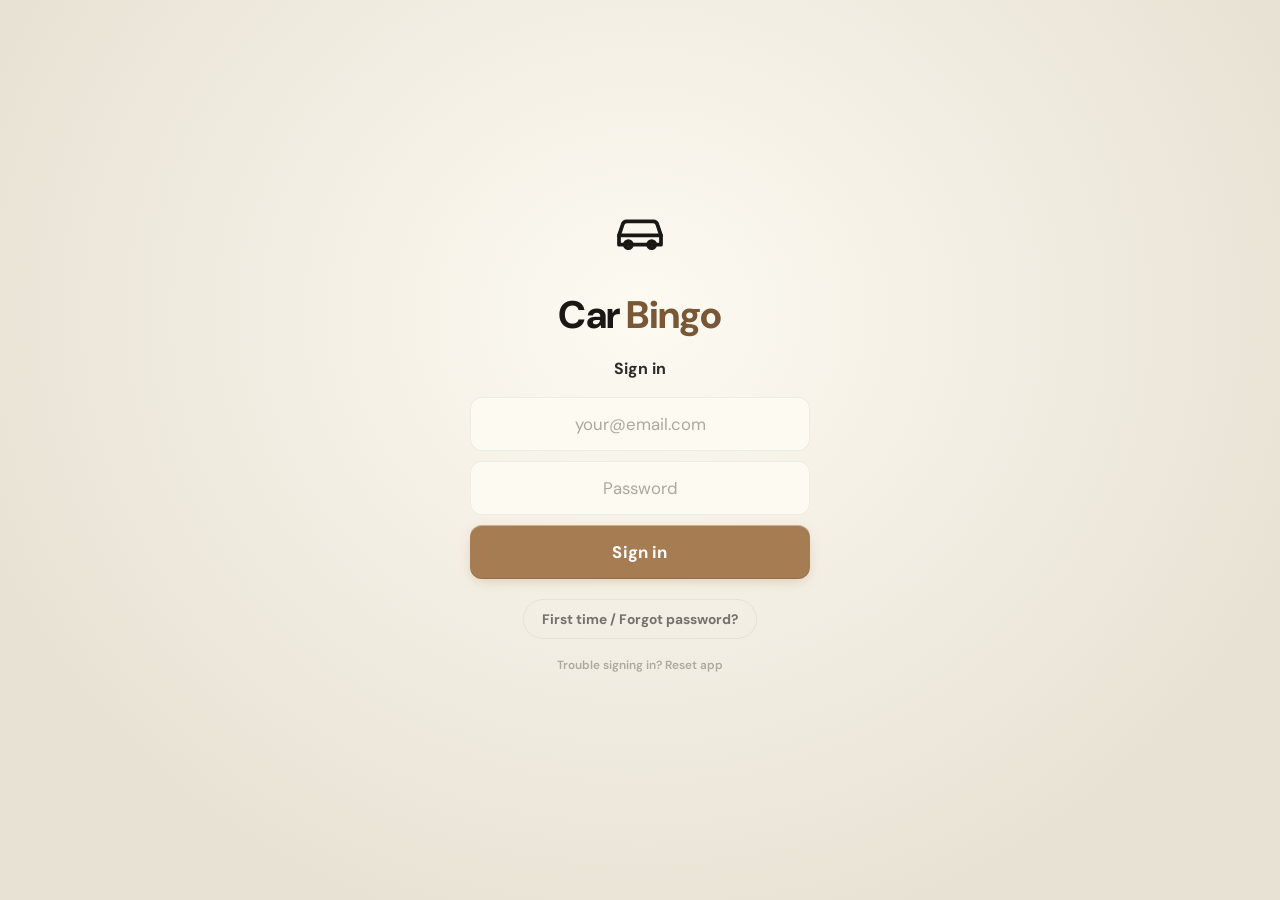
==== commit 3a9b0f9d: "Fix 12 reported issues: resume board, carousel, sync, Shows tab - Hide the stray angle-photo file in" ====
--- a/index.html
+++ b/index.html
@@ -331,6 +331,7 @@
             <div class="eyebrow-mini" id="featured-eyebrow"><span class="dot"></span><span id="featured-rarity-text">—</span></div>
             <h2 id="featured-name">—</h2>
             <div class="meta-line" id="featured-meta">—</div>
+            <div class="car-facts" id="featured-facts"></div>
           </div>
           <button class="spot-btn" id="featured-spot-btn" onclick="spotFeaturedCar()">
             <svg viewBox="0 0 24 24"><polyline points="20 6 9 17 4 12"/></svg>
@@ -801,7 +802,7 @@
 // for updates (not first installs) and only once per page lifetime.
 if ('serviceWorker' in navigator) {
   window.addEventListener('load', () => {
-    navigator.serviceWorker.register('/sw.js').catch(() => {});
+    navigator.serviceWorker.register('sw.js').catch(() => {});
     const hadController = !!navigator.serviceWorker.controller;
     let refreshing = false;
     navigator.serviceWorker.addEventListener('controllerchange', () => {
--- a/css/main.css
+++ b/css/main.css
@@ -600,6 +600,11 @@
 /* Tappable variant (past shows) — the whole row is a button. */
 .up-row-btn{width:100%;text-align:left;cursor:pointer;-webkit-appearance:none;appearance:none;font:inherit;color:inherit}
 .up-row-btn:active{background:linear-gradient(180deg,var(--card-deep),var(--paper-deep))}
+/* Tappable resume area of a past-show row (leaves room for a
+   separate delete button in .up-actions alongside it). */
+.up-row-main{flex:1;min-width:0;display:flex;align-items:stretch;cursor:pointer}
+.up-row-main:active{opacity:0.72}
+.up-date-live{color:var(--brass);font-size:1.2rem;line-height:1.4}
 .up-date{width:62px;flex-shrink:0;display:flex;flex-direction:column;align-items:center;justify-content:center;padding:10px 0;background:var(--paper-deep);border-right:1px solid var(--hair)}
 .up-date-d{font-family:var(--fh);font-size:1.55rem;font-weight:800;color:var(--brass-dk);line-height:1;letter-spacing:-0.02em}
 .up-date-w{font-family:var(--ff-mono);font-size:0.56rem;font-weight:700;color:var(--ink-muted);text-transform:uppercase;letter-spacing:0.12em;margin-top:3px}
@@ -855,7 +860,7 @@
 .bingo-toast.show{display:block;animation:bingo-pop 0.38s cubic-bezier(0.32,0.72,0,1)}
 .snackbar{display:none;position:fixed;bottom:calc(var(--nav-h) + 12px);left:50%;transform:translateX(-50%);background:#1f1d18;border:1px solid #0d0c09;color:#f5f1e7;font-family:var(--ff);font-size:0.88rem;font-weight:500;padding:11px 20px;z-index:300;white-space:nowrap;border-radius:999px;box-shadow:0 8px 24px -4px rgba(40,30,20,0.40)}
 .snackbar.show{display:block}
-#camInput,#camInputFirst,#myCarPhotoInput,#myCarEntryPhotoInput{display:none}
+#camInput,#camInputFirst,#myCarPhotoInput,#myCarEntryPhotoInput,#myCarAnglePhotoInput{display:none}
 
 /* OFFLINE BANNER */
 .offline-banner{display:none;position:fixed;top:calc(var(--st) + 6px);left:50%;transform:translateX(-50%);background:var(--danger);color:#fff;font-family:var(--ff-mono);font-size:0.7rem;font-weight:600;padding:7px 14px;border-radius:999px;z-index:400;white-space:nowrap;box-shadow:0 4px 14px -2px rgba(139,58,46,0.40);letter-spacing:0.08em}
@@ -1155,6 +1160,14 @@
 .bingo-card-spot svg{flex:0 0 auto}
 .bingo-card-spot.is-spotted{background:var(--card-deep);color:var(--ink-strong);box-shadow:0 0 0 1px var(--hair) inset}
 
+/* Car detail facts — shared by carousel cards + the grid's
+   featured-bottom hero so "car details" surface in both views. */
+.car-facts{display:flex;flex-wrap:wrap;gap:6px;margin-top:6px}
+.car-fact{display:flex;flex-direction:column;gap:1px;background:var(--paper-deep);border:1px solid var(--hair);border-radius:8px;padding:5px 9px}
+.cf-k{font-family:var(--ff-mono);font-size:0.5rem;font-weight:700;letter-spacing:0.1em;text-transform:uppercase;color:var(--brass)}
+.cf-v{font-family:var(--ff);font-size:0.74rem;font-weight:700;color:var(--ink-strong);white-space:nowrap}
+.featured-bottom .car-facts{margin-top:7px}
+
 /* Carousel-mode layout — one car fills the area below the meta +
    section-label lines (both kept visible). Only the featured-bottom
    hero is hidden, since each carousel card carries its own image
@@ -1163,7 +1176,9 @@
 #bingo-live[data-view="carousel"] .car-list{flex:1;min-height:0;display:flex;flex-direction:column;padding:0}
 #bingo-live[data-view="carousel"] .bingo-carousel{flex:1;min-height:0;align-items:stretch;padding:14px}
 #bingo-live[data-view="carousel"] .bingo-card{height:auto}
-#bingo-live[data-view="carousel"] .bingo-card-img{flex:1;min-height:0;aspect-ratio:auto}
+#bingo-live[data-view="carousel"] .bingo-card-img{flex:1;min-height:0;aspect-ratio:auto;cursor:zoom-in}
+/* Show the whole car — contain, not cover, so the sides aren't cropped. */
+#bingo-live[data-view="carousel"] .bingo-card-img img{object-fit:contain}
 #bingo-live[data-view="carousel"] .bingo-card-body{flex:0 0 auto}
 
 /* GAMIFICATION — progress bar + cell flash + confetti */
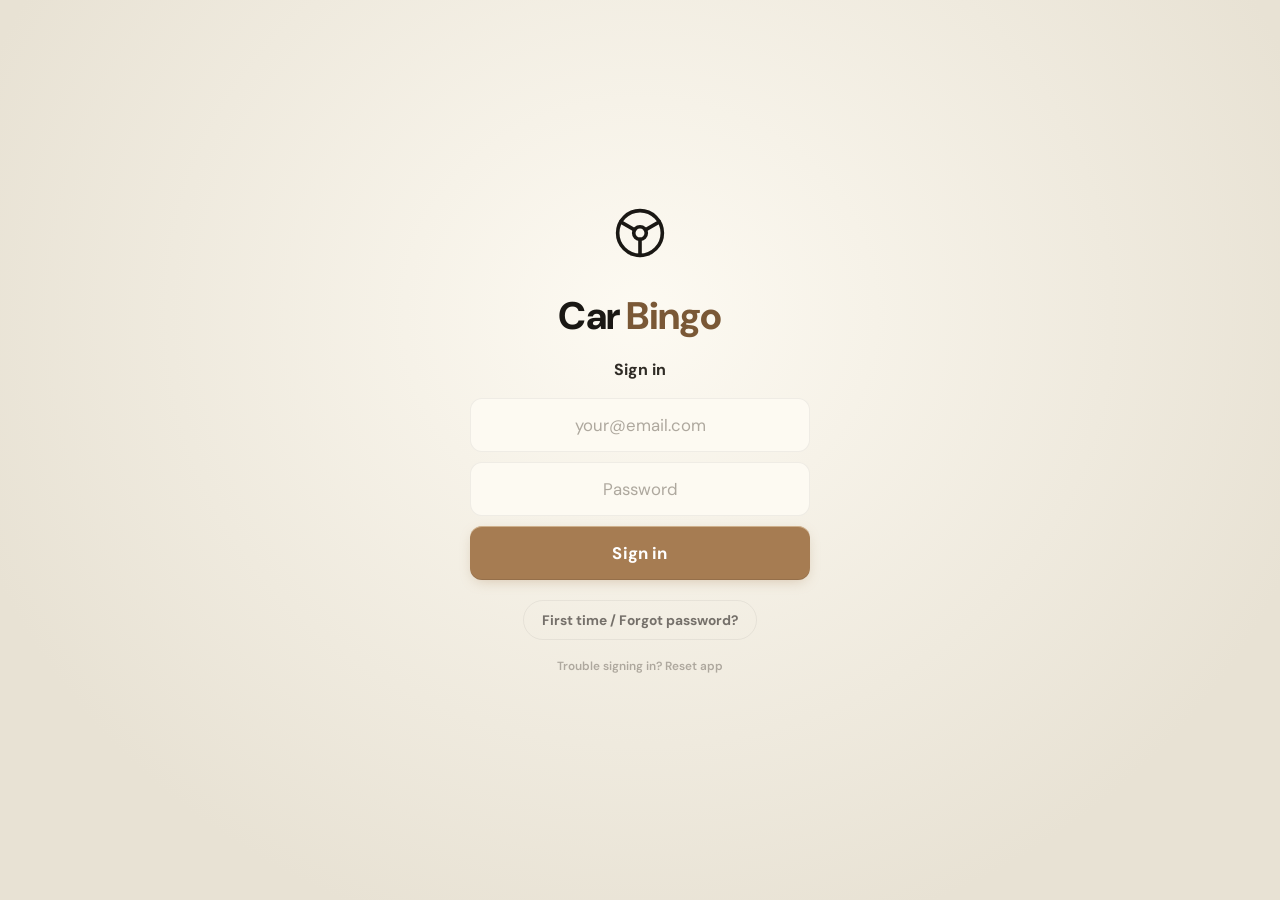
==== commit 8919875c: "On-brand pass: carousel card, dashboard, Shows tab, login, Collection - Carousel cards: dropped the " ====
--- a/index.html
+++ b/index.html
@@ -20,7 +20,7 @@
 
 <!-- AUTH GATE -->
 <div class="screen active" id="s-auth">
-  <div class="auth-emblem" aria-hidden="true"><svg viewBox="0 0 24 24" width="56" height="56" stroke="currentColor" fill="none" stroke-width="1.6" stroke-linecap="round" stroke-linejoin="round"><path d="M3 13l1.5-4.5A2 2 0 0 1 6.4 7h11.2a2 2 0 0 1 1.9 1.5L21 13"/><path d="M3 13h18v4H3z"/><circle cx="7" cy="17" r="1.5"/><circle cx="17" cy="17" r="1.5"/></svg></div>
+  <div class="auth-emblem" aria-hidden="true"><svg viewBox="0 0 24 24" width="58" height="58" stroke="currentColor" fill="none" stroke-width="1.5" stroke-linecap="round" stroke-linejoin="round"><circle cx="12" cy="12" r="9.25"/><circle cx="12" cy="12" r="2.6"/><line x1="12" y1="14.6" x2="12" y2="21.25"/><line x1="9.75" y1="10.7" x2="4" y2="7.4"/><line x1="14.25" y1="10.7" x2="20" y2="7.4"/></svg></div>
   <div class="auth-title">Car <em>Bingo</em></div>
 
   <!-- SIGN IN (default) -->
@@ -331,7 +331,7 @@
             <div class="eyebrow-mini" id="featured-eyebrow"><span class="dot"></span><span id="featured-rarity-text">—</span></div>
             <h2 id="featured-name">—</h2>
             <div class="meta-line" id="featured-meta">—</div>
-            <div class="car-facts" id="featured-facts"></div>
+            <button class="featured-details-link" type="button" onclick="openCarDetail(S.bingoFeatured)">Details &amp; sightings ›</button>
           </div>
           <button class="spot-btn" id="featured-spot-btn" onclick="spotFeaturedCar()">
             <svg viewBox="0 0 24 24"><polyline points="20 6 9 17 4 12"/></svg>
--- a/css/main.css
+++ b/css/main.css
@@ -254,7 +254,7 @@
 .hdr-pill-btn{background:var(--card-surf);border:1px solid var(--hair);border-radius:999px;color:var(--ink-2);font-family:var(--ff);font-size:0.82rem;font-weight:700;padding:9px 13px;min-height:42px;display:flex;align-items:center;gap:5px;cursor:pointer;-webkit-appearance:none;appearance:none;flex-shrink:0;white-space:nowrap;box-shadow:0 1px 0 rgba(255,255,255,0.85) inset,0 1px 2px rgba(40,30,20,0.06)}
 .hdr-pill-btn:active{opacity:0.75;transform:scale(0.96)}
 .hdr-pill-btn.exhausted{color:var(--ink-dim);opacity:0.5}
-.hdr-cta-btn{background:var(--brass);border:none;color:#fff;font-family:var(--ff);font-size:0.84rem;font-weight:700;letter-spacing:0.01em;padding:9px 14px;border-radius:999px;min-height:42px;display:flex;align-items:center;gap:5px;cursor:pointer;-webkit-appearance:none;appearance:none;flex-shrink:0;white-space:nowrap;box-shadow:0 1px 0 rgba(255,240,210,0.45) inset,0 -1px 0 rgba(0,0,0,0.10) inset,0 3px 10px -3px rgba(166,124,82,0.40)}
+.hdr-cta-btn{background:var(--ink-strong);border:none;color:#fbf6ea;font-family:var(--ff);font-size:0.84rem;font-weight:700;letter-spacing:0.01em;padding:9px 14px;border-radius:999px;min-height:42px;display:flex;align-items:center;gap:5px;cursor:pointer;-webkit-appearance:none;appearance:none;flex-shrink:0;white-space:nowrap;box-shadow:0 1px 0 rgba(255,255,255,0.08) inset,0 4px 12px -4px rgba(26,24,20,0.40)}
 .hdr-cta-btn:active{opacity:0.92;transform:scale(0.96)}
 
 /* HOME TAB
@@ -278,8 +278,11 @@
    current-show + next-event end up the same height. (The next-event
    card IS its own slide, so it stretches directly.) */
 .dash-slide{flex:0 0 100%;scroll-snap-align:start;min-width:0;display:flex}
-.dash-carousel .upcoming-card{display:flex;width:100%}
-.dash-carousel .show-active-card{flex:1;display:flex}
+/* Explicit shared min-height guarantees the current-show and
+   next-event cards match height even if the flex-stretch chain
+   doesn't resolve (both cards' content sits well under this). */
+.dash-carousel .upcoming-card{display:flex;width:100%;min-height:82px}
+.dash-carousel .show-active-card{flex:1;display:flex;min-height:82px}
 .dash-carousel .show-active-btn{flex:1}
 .dash-carousel-pager{display:flex;justify-content:center;align-items:center;gap:6px;margin:6px 0 0;height:10px}
 .dash-carousel-pager .pd{width:5px;height:5px;border-radius:50%;background:var(--hair-strong);transition:width 0.2s ease,background 0.2s ease;cursor:pointer}
@@ -309,7 +312,7 @@
 .bc-slider-lbl{font-size:0.8rem;font-weight:700;color:var(--dim);min-width:16px;text-align:center}
 .bc-slider{flex:1;-webkit-appearance:none;appearance:none;height:6px;border-radius:3px;background:var(--bdr2);outline:none;cursor:pointer}
 .bc-slider::-webkit-slider-thumb{-webkit-appearance:none;appearance:none;width:26px;height:26px;border-radius:50%;background:var(--gold);cursor:pointer;box-shadow:0 2px 8px rgba(0,0,0,0.45)}
-.primary-btn{width:100%;background:var(--brass);border:none;color:#fff;font-family:var(--ff);font-size:1.05rem;font-weight:700;padding:17px;border-radius:var(--R);cursor:pointer;-webkit-appearance:none;appearance:none;display:flex;align-items:center;justify-content:center;gap:9px;box-shadow:0 1px 0 rgba(255,240,210,0.45) inset,0 -1px 0 rgba(0,0,0,0.10) inset,0 4px 14px -4px rgba(166,124,82,0.40);letter-spacing:0.01em}
+.primary-btn{width:100%;background:var(--ink-strong);border:none;color:#fbf6ea;font-family:var(--ff);font-size:1.05rem;font-weight:700;padding:17px;border-radius:var(--R);cursor:pointer;-webkit-appearance:none;appearance:none;display:flex;align-items:center;justify-content:center;gap:9px;box-shadow:0 1px 0 rgba(255,255,255,0.08) inset,0 6px 18px -6px rgba(26,24,20,0.45);letter-spacing:0.01em}
 .primary-btn:active{opacity:0.92;transform:scale(0.98)}
 
 /* Past shows — row vocabulary mirroring the Shows tab so both
@@ -583,7 +586,7 @@
 /* ─── Segmented control — Upcoming | Past on the Shows tab ─── */
 .seg-control{display:flex;gap:6px;padding:10px 14px 2px}
 .seg-btn{flex:1;background:var(--paper-deep);border:1px solid var(--hair);color:var(--ink-muted);font-family:var(--ff-mono);font-size:0.64rem;font-weight:700;letter-spacing:0.14em;text-transform:uppercase;padding:9px 0;border-radius:999px;cursor:pointer;-webkit-appearance:none;appearance:none;transition:background 0.15s,color 0.15s,border-color 0.15s}
-.seg-btn.active{background:var(--brass);border-color:var(--brass);color:#fff;box-shadow:0 1px 0 rgba(255,240,210,0.45) inset,0 2px 8px rgba(166,124,82,0.25)}
+.seg-btn.active{background:var(--ink-strong);border-color:var(--ink-strong);color:#fbf6ea;box-shadow:0 1px 0 rgba(255,255,255,0.08) inset,0 2px 8px rgba(26,24,20,0.25)}
 .seg-btn:active{transform:scale(0.98)}
 
 /* ─── Upcoming / Past list — premium paper styling, shared by both
@@ -605,8 +608,8 @@
 .up-row-main{flex:1;min-width:0;display:flex;align-items:stretch;cursor:pointer}
 .up-row-main:active{opacity:0.72}
 .up-date-live{color:var(--brass);font-size:1.2rem;line-height:1.4}
-.up-date{width:62px;flex-shrink:0;display:flex;flex-direction:column;align-items:center;justify-content:center;padding:10px 0;background:var(--paper-deep);border-right:1px solid var(--hair)}
-.up-date-d{font-family:var(--fh);font-size:1.55rem;font-weight:800;color:var(--brass-dk);line-height:1;letter-spacing:-0.02em}
+.up-date{width:60px;flex-shrink:0;display:flex;flex-direction:column;align-items:center;justify-content:center;padding:10px 0;border-right:1px solid var(--hair)}
+.up-date-d{font-family:var(--fh);font-size:1.55rem;font-weight:800;color:var(--ink-strong);line-height:1;letter-spacing:-0.02em}
 .up-date-w{font-family:var(--ff-mono);font-size:0.56rem;font-weight:700;color:var(--ink-muted);text-transform:uppercase;letter-spacing:0.12em;margin-top:3px}
 .up-info{flex:1;padding:11px 14px;min-width:0;display:flex;flex-direction:column;gap:3px;justify-content:center}
 .up-name{font-family:var(--fh);font-size:1.02rem;font-weight:700;letter-spacing:-0.015em;color:var(--ink-strong);white-space:nowrap;overflow:hidden;text-overflow:ellipsis}
@@ -615,14 +618,14 @@
 .up-link:active{opacity:0.7}
 .up-notes{font-size:0.8rem;color:var(--ink-muted);font-weight:500;line-height:1.45;margin-top:2px}
 .up-others{font-family:var(--ff-mono);font-size:0.62rem;color:var(--ink-muted);font-weight:600;letter-spacing:0.03em}
-.up-count{font-family:var(--ff-mono);font-size:0.62rem;font-weight:700;color:var(--brass-dk);letter-spacing:0.06em;text-transform:uppercase}
-.up-row-chev{display:flex;align-items:center;padding:0 14px;color:var(--brass);font-size:1.3rem;flex-shrink:0}
+.up-count{font-family:var(--ff-mono);font-size:0.62rem;font-weight:700;color:var(--ink-muted);letter-spacing:0.06em;text-transform:uppercase}
+.up-row-chev{display:flex;align-items:center;padding:0 14px;color:var(--ink-muted);font-size:1.3rem;flex-shrink:0}
 .up-actions{display:flex;flex-direction:column;justify-content:center;align-items:flex-end;gap:6px;padding:10px 12px;flex-shrink:0}
-.up-start{background:var(--brass);border:0;color:#fff;font-family:var(--ff-mono);font-size:0.62rem;font-weight:700;letter-spacing:0.09em;text-transform:uppercase;padding:7px 12px;border-radius:999px;cursor:pointer;-webkit-appearance:none;appearance:none;white-space:nowrap;box-shadow:0 1px 0 rgba(255,240,210,0.45) inset,0 2px 8px rgba(166,124,82,0.30)}
+.up-start{background:var(--ink-strong);border:0;color:#fbf6ea;font-family:var(--ff-mono);font-size:0.62rem;font-weight:700;letter-spacing:0.09em;text-transform:uppercase;padding:7px 12px;border-radius:999px;cursor:pointer;-webkit-appearance:none;appearance:none;white-space:nowrap;box-shadow:0 1px 0 rgba(255,255,255,0.08) inset,0 2px 8px -2px rgba(26,24,20,0.4)}
 .up-start:active{transform:scale(0.96)}
 .up-rsvp{background:var(--paper-deep);border:1px solid var(--hair-strong);color:var(--ink-muted);font-family:var(--ff-mono);font-size:0.62rem;font-weight:700;letter-spacing:0.09em;text-transform:uppercase;padding:7px 12px;border-radius:999px;cursor:pointer;-webkit-appearance:none;appearance:none;white-space:nowrap}
 .up-rsvp:active{opacity:0.7}
-.up-rsvp-on{background:var(--brass);border-color:var(--brass);color:#fff;box-shadow:0 1px 0 rgba(255,240,210,0.45) inset}
+.up-rsvp-on{background:var(--ink-strong);border-color:var(--ink-strong);color:#fbf6ea;box-shadow:0 1px 0 rgba(255,255,255,0.08) inset}
 .up-del{background:transparent;border:none;color:var(--ink-muted);font-size:0.85rem;cursor:pointer;-webkit-appearance:none;appearance:none;padding:4px 8px;border-radius:6px}
 .up-del:active{color:#c4533e;background:rgba(196,83,62,0.12)}
 .up-add-wrap{margin-top:14px}
@@ -641,8 +644,11 @@
 .mc-empty h3{font-family:var(--fh);font-size:1.5rem;font-weight:900;color:var(--ink);margin-bottom:8px}
 .mc-empty p{font-size:0.92rem;color:var(--dim);margin-bottom:18px;line-height:1.55}
 .mc-list{display:flex;flex-direction:column;gap:10px}
-.mc-card{display:flex;align-items:stretch;width:100%;background:var(--card);border:1px solid var(--bdr);border-radius:var(--R);overflow:hidden;cursor:pointer;-webkit-appearance:none;appearance:none;text-align:left;min-height:86px}
-.mc-card:active{transform:scale(0.985)}
+.mc-card{display:flex;align-items:stretch;width:100%;background:var(--card);border:1px solid var(--bdr);border-radius:var(--R);overflow:hidden;min-height:86px}
+.mc-card-main{flex:1;min-width:0;display:flex;align-items:stretch;background:transparent;border:0;cursor:pointer;-webkit-appearance:none;appearance:none;text-align:left;font:inherit;color:inherit}
+.mc-card-main:active{opacity:0.78}
+.mc-card-del{flex:0 0 auto;width:46px;background:transparent;border:0;border-left:1px solid var(--bdr);color:var(--dim);font-size:0.95rem;cursor:pointer;-webkit-appearance:none;appearance:none;display:flex;align-items:center;justify-content:center}
+.mc-card-del:active{color:#c4533e;background:rgba(196,83,62,0.12)}
 .mc-card-thumb{width:96px;flex-shrink:0;background:var(--bg2);display:flex;align-items:center;justify-content:center;overflow:hidden}
 .mc-card-thumb img{width:100%;height:100%;object-fit:cover;display:block}
 .mc-card-ph{display:flex;align-items:center;justify-content:center}
@@ -659,6 +665,7 @@
 .mc-detail{display:flex;flex-direction:column;gap:10px}
 .mc-name{font-family:var(--fh);font-size:1.7rem;font-weight:900;color:var(--ink);line-height:1.1}
 .mc-meta{font-size:0.92rem;color:var(--ink2);font-weight:600}
+.mc-owned{font-family:var(--ff-mono);font-size:0.7rem;font-weight:700;letter-spacing:0.05em;color:var(--brass-dk);text-transform:uppercase}
 .mc-reg{display:inline-block;background:var(--card2);border:1px solid var(--bdr2);border-radius:6px;padding:4px 10px;font-family:var(--fh);font-size:0.95rem;font-weight:800;color:var(--gold);letter-spacing:1px;width:fit-content}
 .mc-notes{font-size:0.92rem;color:var(--ink2);line-height:1.55;background:var(--card);border:1px solid var(--bdr);border-radius:var(--R);padding:11px 13px}
 .mc-actions{display:flex;gap:8px;margin-top:6px}
@@ -718,6 +725,15 @@
 #s-garage{background:var(--paper)}
 .garage-body{flex:1;overflow-y:auto;-webkit-overflow-scrolling:touch;padding:6px 14px 14px}
 .garage-body::-webkit-scrollbar{display:none}
+/* Quick link from the Collection catalog to the user's own cars. */
+.garage-mycars-link{display:flex;align-items:center;gap:12px;width:100%;background:linear-gradient(180deg,var(--card-surf),var(--card-deep));border:1px solid var(--hair);border-radius:var(--R);padding:12px 13px;margin:8px 0 6px;cursor:pointer;-webkit-appearance:none;appearance:none;text-align:left;box-shadow:0 1px 0 rgba(255,255,255,0.85) inset,0 1px 2px rgba(40,30,20,0.05)}
+.garage-mycars-link:active{transform:scale(0.99)}
+.gml-icon{width:38px;height:38px;flex-shrink:0;display:flex;align-items:center;justify-content:center;border-radius:10px;background:var(--ink-strong);color:#fbf6ea}
+.gml-icon svg{width:21px;height:21px;stroke:currentColor;fill:none;stroke-width:1.6;stroke-linecap:round;stroke-linejoin:round}
+.gml-body{flex:1;min-width:0;display:flex;flex-direction:column;gap:2px}
+.gml-title{font-family:var(--fh);font-size:1rem;font-weight:700;color:var(--ink-strong);letter-spacing:-0.01em}
+.gml-sub{font-family:var(--ff-mono);font-size:0.6rem;color:var(--ink-muted);font-weight:500;letter-spacing:0.05em}
+.gml-arrow{font-size:1.3rem;color:var(--ink-muted);flex-shrink:0;padding-right:2px}
 .garage-section-hdr{font-family:var(--ff-mono);font-size:0.58rem;font-weight:700;letter-spacing:0.22em;color:var(--ink-muted);text-transform:uppercase;padding:14px 2px 6px;display:flex;align-items:center;gap:8px}
 .garage-section-hdr::after{content:'';flex:1;height:1px;background:var(--hair)}
 .gcar{background:transparent;border:0;border-bottom:1px solid var(--hair);margin:0;border-radius:0;overflow:visible;cursor:pointer;display:flex;align-items:center;min-height:64px;gap:12px;padding:10px 4px 10px 0;position:relative;transition:background 0.12s}
@@ -1127,28 +1143,26 @@
    to filled brass + a brass tick badge. */
 .bingo-carousel{display:flex;overflow-x:auto;scroll-snap-type:x mandatory;gap:14px;padding:14px 14px calc(var(--sb) + 14px);-webkit-overflow-scrolling:touch}
 .bingo-carousel::-webkit-scrollbar{display:none}
-.bingo-card{flex:0 0 calc(100% - 28px);scroll-snap-align:center;background:linear-gradient(180deg,var(--card-surf) 0%,var(--card-deep) 100%);border:0;border-radius:14px;overflow:hidden;cursor:pointer;display:flex;flex-direction:column;-webkit-appearance:none;appearance:none;position:relative;transition:transform 0.12s;clip-path:polygon(0 0,calc(100% - 22px) 0,100% 22px,100% 100%,0 100%);box-shadow:0 0 0 1px var(--hair) inset,0 1px 0 rgba(255,255,255,0.85) inset,0 -1px 0 rgba(26,24,20,0.06) inset,0 4px 14px -4px rgba(40,30,20,0.12),0 14px 32px -14px rgba(40,30,20,0.18)}
+.bingo-card{flex:0 0 calc(100% - 28px);scroll-snap-align:center;background:linear-gradient(180deg,var(--card-surf) 0%,var(--card-deep) 100%);border:0;border-radius:16px;overflow:hidden;cursor:pointer;display:flex;flex-direction:column;-webkit-appearance:none;appearance:none;position:relative;transition:transform 0.12s;box-shadow:0 0 0 1px var(--hair) inset,0 1px 0 rgba(255,255,255,0.85) inset,0 -1px 0 rgba(26,24,20,0.06) inset,0 4px 14px -4px rgba(40,30,20,0.12),0 14px 32px -14px rgba(40,30,20,0.18)}
 .bingo-card:active{transform:scale(0.98)}
 .bingo-card.rare        {box-shadow:0 0 0 1px rgba(77,126,176,0.35) inset,0 1px 0 rgba(255,255,255,0.85) inset,0 -1px 0 rgba(26,24,20,0.06) inset,0 4px 14px -4px rgba(40,30,20,0.12),0 14px 32px -14px rgba(40,30,20,0.18)}
 .bingo-card.epic        {box-shadow:0 0 0 1px rgba(138,95,191,0.38) inset,0 1px 0 rgba(255,255,255,0.85) inset,0 -1px 0 rgba(26,24,20,0.06) inset,0 4px 14px -4px rgba(40,30,20,0.12),0 14px 32px -14px rgba(40,30,20,0.18)}
 .bingo-card.legendary   {box-shadow:0 0 0 1px var(--brass-line) inset,0 1px 0 rgba(255,240,220,0.85) inset,0 -1px 0 rgba(122,88,54,0.10) inset,0 4px 14px -4px rgba(40,30,20,0.14),0 14px 32px -14px rgba(166,124,82,0.30)}
-/* Chamfered corner diagonal — rarity-coloured. */
-.bingo-card::before{content:'';position:absolute;top:-1px;right:-1px;width:34px;height:34px;background:linear-gradient(135deg,transparent 47%,rgba(139,130,120,0.55) 47%,rgba(139,130,120,0.55) 53%,transparent 53%);pointer-events:none;z-index:3;left:auto;bottom:auto}
-.bingo-card.rare::before     {background:linear-gradient(135deg,transparent 46%,rgba(77,126,176,0.75) 46%,rgba(77,126,176,0.75) 54%,transparent 54%)}
-.bingo-card.epic::before     {background:linear-gradient(135deg,transparent 46%,rgba(138,95,191,0.80) 46%,rgba(138,95,191,0.80) 54%,transparent 54%)}
-.bingo-card.legendary::before{width:38px;height:38px;background:linear-gradient(135deg,transparent 45%,var(--brass-light) 45%,var(--brass) 55%,transparent 55%)}
-.bingo-card.spotted::before  {background:linear-gradient(135deg,transparent 40%,var(--brass) 40%)}
+/* Spotted — a clear brass frame around the whole card overrides the
+   rarity ring, so a spotted car reads at a glance, not just a tick. */
+.bingo-card.spotted{box-shadow:0 0 0 2.5px var(--brass) inset,0 1px 0 rgba(255,240,210,0.85) inset,0 4px 14px -4px rgba(40,30,20,0.14),0 16px 34px -14px rgba(166,124,82,0.40)}
 .bingo-card-img{width:100%;aspect-ratio:16/11;background:linear-gradient(180deg,var(--paper-deep) 0%,var(--paper) 100%);position:relative;display:flex;align-items:center;justify-content:center;overflow:hidden}
 .bingo-card-img img{width:100%;height:100%;object-fit:cover;display:block}
 .bingo-card-flag{font-size:5rem;line-height:1;color:var(--ink-dim);opacity:0.55}
 .bingo-card-era{position:absolute;top:12px;left:12px;background:rgba(254,251,242,0.82);color:var(--ink-2);font-family:var(--ff-mono);font-size:0.6rem;font-weight:600;padding:4px 10px;border-radius:999px;letter-spacing:0.12em;text-transform:uppercase;backdrop-filter:blur(6px);-webkit-backdrop-filter:blur(6px);box-shadow:0 0 0 1px rgba(26,24,20,0.08),0 1px 2px rgba(40,30,20,0.06);z-index:1}
-.bingo-card.spotted .bingo-card-img::after{content:'';position:absolute;inset:0;background:linear-gradient(180deg,transparent 60%,rgba(166,124,82,0.10) 100%);pointer-events:none}
+.bingo-card.spotted .bingo-card-img::after{content:'';position:absolute;inset:0;background:linear-gradient(180deg,transparent 55%,rgba(166,124,82,0.16) 100%);pointer-events:none}
 .bingo-card-body{padding:16px 18px 18px;display:flex;flex-direction:column;gap:6px;background:linear-gradient(180deg,var(--card-surf),var(--card-deep));border-top:1px solid var(--hair)}
 .bingo-card-rarity{align-self:flex-start;margin-bottom:2px}
 .bingo-card-name{font-family:var(--fh);font-size:1.4rem;font-weight:800;color:var(--ink-strong);line-height:1.15;letter-spacing:-0.02em}
 .bingo-card.spotted .bingo-card-name{color:var(--ink-strong)}
 .bingo-card-meta{font-family:var(--ff-mono);font-size:0.7rem;color:var(--ink-muted);font-weight:500;letter-spacing:0.04em}
-.bingo-card .bingo-stamp{position:absolute;top:14px;right:14px;background:var(--brass);color:#fff;font-family:var(--ff-mono);font-size:0.7rem;font-weight:700;padding:4px 11px;border-radius:999px;letter-spacing:0.06em;box-shadow:0 1px 0 rgba(255,240,210,0.45) inset,0 2px 6px rgba(0,0,0,0.18);transform:none;z-index:4;bottom:auto}
+/* Spotted stamp — a clear labelled brass badge, not a bare tick. */
+.bingo-card .bingo-stamp{position:absolute;top:13px;right:13px;display:inline-flex;align-items:center;gap:5px;background:var(--brass);color:#fff;font-family:var(--ff-mono);font-size:0.64rem;font-weight:700;padding:6px 12px;border-radius:999px;letter-spacing:0.12em;text-transform:uppercase;box-shadow:0 1px 0 rgba(255,240,210,0.5) inset,0 3px 10px -2px rgba(166,124,82,0.5);z-index:4}
 .bingo-card.pending{opacity:0.78}
 .bingo-card.pending::after{content:'syncing…';position:absolute;top:14px;left:18px;background:rgba(77,126,176,0.85);color:#fff;font-family:var(--ff-mono);font-size:0.62rem;font-weight:700;padding:3px 9px;border-radius:999px;letter-spacing:0.06em;z-index:3}
 
@@ -1166,7 +1180,11 @@
 .car-fact{display:flex;flex-direction:column;gap:1px;background:var(--paper-deep);border:1px solid var(--hair);border-radius:8px;padding:5px 9px}
 .cf-k{font-family:var(--ff-mono);font-size:0.5rem;font-weight:700;letter-spacing:0.1em;text-transform:uppercase;color:var(--brass)}
 .cf-v{font-family:var(--ff);font-size:0.74rem;font-weight:700;color:var(--ink-strong);white-space:nowrap}
-.featured-bottom .car-facts{margin-top:7px}
+/* Featured-bottom "Details & sightings ›" link — opens the full
+   car modal. Replaces the facts grid, which overflowed the hero. */
+.featured-details-link{margin-top:5px;align-self:flex-start;background:transparent;border:0;padding:0;font-family:var(--ff-mono);font-size:0.62rem;font-weight:700;letter-spacing:0.09em;text-transform:uppercase;color:var(--brass-dk);cursor:pointer;-webkit-appearance:none;appearance:none}
+.featured-details-link:active{opacity:0.6}
+#bingo-live[data-view="carousel"] .bingo-card-body{cursor:pointer}
 
 /* Carousel-mode layout — one car fills the area below the meta +
    section-label lines (both kept visible). Only the featured-bottom
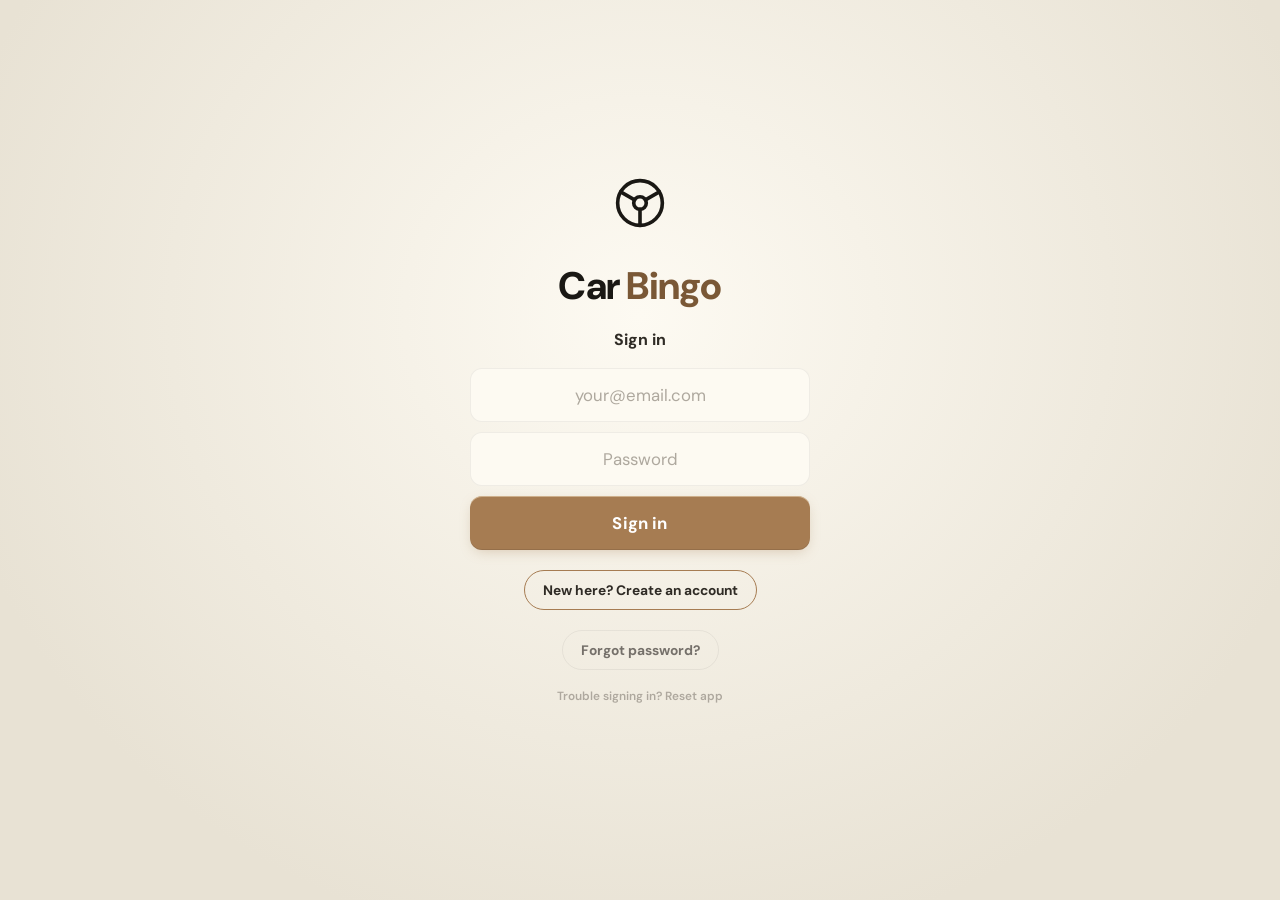
==== commit be0c60b6: "Add self-serve sign-up Signup was enabled on the Supabase project but unreachable from the UI: there" ====
--- a/index.html
+++ b/index.html
@@ -8,6 +8,7 @@
 <meta name="apple-mobile-web-app-status-bar-style" content="black-translucent">
 <meta name="apple-mobile-web-app-title" content="Car Bingo">
 <link rel="icon" type="image/svg+xml" href="data:image/svg+xml,%3Csvg xmlns='http://www.w3.org/2000/svg' viewBox='0 0 32 32'%3E%3Crect width='32' height='32' rx='7' fill='%23f5f1e7'/%3E%3Ccircle cx='16' cy='16' r='8' fill='%23a67c52'/%3E%3Ccircle cx='16' cy='16' r='3' fill='%231a1814'/%3E%3C/svg%3E">
+<link rel="apple-touch-icon" href="icons/icon-192.png">
 <meta name="theme-color" content="#f5f1e7">
 <link rel="manifest" href="manifest.json">
 <link rel="preconnect" href="https://fonts.googleapis.com">
@@ -49,9 +50,60 @@
       />
       <button class="auth-submit-btn" type="submit">Sign in</button>
     </form>
-    <button class="auth-back-btn" type="button" onclick="showAuthResetView()">First time / Forgot password?</button>
+    <button class="auth-back-btn auth-back-btn-strong" type="button" onclick="showAuthSignupView()">New here? Create an account</button>
+    <button class="auth-back-btn" type="button" onclick="showAuthResetView()">Forgot password?</button>
     <button class="auth-back-btn auth-back-btn-tiny" type="button" onclick="resetAuthCache()">Trouble signing in? Reset app</button>
     <div class="auth-error" id="auth-error"></div>
+  </div>
+
+  <!-- SIGN UP -->
+  <div class="auth-view" id="auth-signup-view" style="display:none">
+    <div class="auth-hint">Create an account</div>
+    <form class="auth-form" id="auth-signup-form" onsubmit="handleAuthSignupSubmit(event)">
+      <input
+        class="auth-input"
+        type="text"
+        autocomplete="nickname"
+        id="auth-signup-name"
+        placeholder="Your name (how others see you)"
+        maxlength="40"
+        required
+      />
+      <input
+        class="auth-input"
+        type="email"
+        inputmode="email"
+        autocomplete="email"
+        autocapitalize="none"
+        autocorrect="off"
+        spellcheck="false"
+        id="auth-signup-email"
+        placeholder="your@email.com"
+        required
+      />
+      <input
+        class="auth-input"
+        type="password"
+        autocomplete="new-password"
+        id="auth-signup-password"
+        placeholder="Password (min 6 chars)"
+        required
+        minlength="6"
+      />
+      <button class="auth-submit-btn" type="submit">Create account</button>
+    </form>
+    <div class="auth-sub">We'll email you a link to confirm it's you. Your photos stay on this device — nobody else can see them.</div>
+    <button class="auth-back-btn" type="button" onclick="showAuthSigninView()">← Back to sign in</button>
+    <div class="auth-error" id="auth-signup-error"></div>
+  </div>
+
+  <!-- CONFIRM EMAIL — after a successful sign-up -->
+  <div class="auth-view" id="auth-confirm-view" style="display:none">
+    <div class="auth-big-emoji" aria-hidden="true">📬</div>
+    <div class="auth-hint">Confirm your email</div>
+    <div class="auth-sub">We've sent a link to<br><strong id="auth-confirm-to"></strong></div>
+    <div class="auth-sub auth-sub-soft">Open it on this device and you'll be signed straight in. If you already had an account, the link signs you in as usual.</div>
+    <button class="auth-back-btn" type="button" onclick="showAuthSigninView()">← Back to sign in</button>
   </div>
 
   <!-- FORGOT / FIRST-TIME PASSWORD RESET -->
@@ -515,9 +567,14 @@
         <span class="sr-arrow">›</span>
       </button>
       <div class="settings-group-lbl">Data</div>
-      <button class="settings-row" onclick="exportData()">
+      <button class="settings-row" onclick="exportBackup()">
         <span class="sr-icon" aria-hidden="true"><svg viewBox="0 0 24 24"><path d="M21 15v4a2 2 0 0 1-2 2H5a2 2 0 0 1-2-2v-4"/><polyline points="7 10 12 15 17 10"/><line x1="12" y1="15" x2="12" y2="3"/></svg></span>
-        <div class="sr-body"><div class="sr-label">Export my data</div><div class="sr-sub">Download all sightings as JSON</div></div>
+        <div class="sr-body"><div class="sr-label">Back up data</div><div class="sr-sub">Save a file with all cars, shows &amp; photos</div></div>
+        <span class="sr-arrow">›</span>
+      </button>
+      <button class="settings-row" onclick="triggerRestoreBackup()">
+        <span class="sr-icon" aria-hidden="true"><svg viewBox="0 0 24 24"><path d="M21 15v4a2 2 0 0 1-2 2H5a2 2 0 0 1-2-2v-4"/><polyline points="17 8 12 3 7 8"/><line x1="12" y1="3" x2="12" y2="15"/></svg></span>
+        <div class="sr-body"><div class="sr-label">Restore from backup</div><div class="sr-sub">Load a backup file from this or another device</div></div>
         <span class="sr-arrow">›</span>
       </button>
       <button class="settings-row sr-danger" onclick="confirmClearData()">
@@ -587,6 +644,7 @@
     <div class="action-sheet-title">Change Show</div>
     <button class="action-btn" onclick="goToNewEvent()">＋ Start a new show</button>
     <button class="action-btn" onclick="goToSwitchEvent()">Continue another show</button>
+    <button class="action-btn" onclick="joinShowByCode()">Join a show with a code</button>
     <button class="action-btn action-btn-danger" onclick="endCurrentShow()">End this show</button>
     <button class="action-btn action-btn-cancel" onclick="closeEventMenu()">Cancel</button>
   </div>
@@ -792,6 +850,7 @@
 <input type="file" id="myCarPhotoInput"      accept="image/*" capture="environment" onchange="handleMyCarPhoto(event)">
 <input type="file" id="myCarEntryPhotoInput" accept="image/*" capture="environment" onchange="handleMyCarEntryPhoto(event)">
 <input type="file" id="myCarAnglePhotoInput" accept="image/*" capture="environment" onchange="handleMyCarAnglePhoto(event)">
+<input type="file" id="restoreInput"         accept="application/json,.json" onchange="handleRestoreFile(event)">
 
 <script>
 // Register the SW and auto-reload the page when a new version takes
--- a/css/main.css
+++ b/css/main.css
@@ -93,7 +93,7 @@
   --ff-mono: 'JetBrains Mono', ui-monospace, 'SF Mono', monospace;
 }
 *,*::before,*::after{box-sizing:border-box;margin:0;padding:0;-webkit-tap-highlight-color:transparent}
-html,body{height:100%;overflow:hidden}
+html,body{height:100%;overflow:hidden;background:var(--paper)}
 /* Body — paper surface with the same layered showroom-lighting
    gradients the mockup uses (spotlight from upper centre, warm
    sash-window band across the middle, cool shade bottom-right). */
@@ -254,7 +254,8 @@
 .hdr-pill-btn{background:var(--card-surf);border:1px solid var(--hair);border-radius:999px;color:var(--ink-2);font-family:var(--ff);font-size:0.82rem;font-weight:700;padding:9px 13px;min-height:42px;display:flex;align-items:center;gap:5px;cursor:pointer;-webkit-appearance:none;appearance:none;flex-shrink:0;white-space:nowrap;box-shadow:0 1px 0 rgba(255,255,255,0.85) inset,0 1px 2px rgba(40,30,20,0.06)}
 .hdr-pill-btn:active{opacity:0.75;transform:scale(0.96)}
 .hdr-pill-btn.exhausted{color:var(--ink-dim);opacity:0.5}
-.hdr-cta-btn{background:var(--ink-strong);border:none;color:#fbf6ea;font-family:var(--ff);font-size:0.84rem;font-weight:700;letter-spacing:0.01em;padding:9px 14px;border-radius:999px;min-height:42px;display:flex;align-items:center;gap:5px;cursor:pointer;-webkit-appearance:none;appearance:none;flex-shrink:0;white-space:nowrap;box-shadow:0 1px 0 rgba(255,255,255,0.08) inset,0 4px 12px -4px rgba(26,24,20,0.40)}
+.hdr-cta-btn{position:relative;background:var(--ink-strong);border:none;color:#fbf6ea;font-family:var(--ff);font-size:0.84rem;font-weight:700;letter-spacing:0.01em;padding:9px 15px;border-radius:999px;min-height:42px;display:flex;align-items:center;gap:5px;cursor:pointer;-webkit-appearance:none;appearance:none;flex-shrink:0;white-space:nowrap;box-shadow:0 1px 0 rgba(255,255,255,0.08) inset,0 4px 12px -4px rgba(26,24,20,0.40)}
+.hdr-cta-btn::after{content:'';position:absolute;inset:3px;border:1.3px dashed rgba(199,149,105,0.6);border-radius:999px;pointer-events:none}
 .hdr-cta-btn:active{opacity:0.92;transform:scale(0.96)}
 
 /* HOME TAB
@@ -312,7 +313,9 @@
 .bc-slider-lbl{font-size:0.8rem;font-weight:700;color:var(--dim);min-width:16px;text-align:center}
 .bc-slider{flex:1;-webkit-appearance:none;appearance:none;height:6px;border-radius:3px;background:var(--bdr2);outline:none;cursor:pointer}
 .bc-slider::-webkit-slider-thumb{-webkit-appearance:none;appearance:none;width:26px;height:26px;border-radius:50%;background:var(--gold);cursor:pointer;box-shadow:0 2px 8px rgba(0,0,0,0.45)}
-.primary-btn{width:100%;background:var(--ink-strong);border:none;color:#fbf6ea;font-family:var(--ff);font-size:1.05rem;font-weight:700;padding:17px;border-radius:var(--R);cursor:pointer;-webkit-appearance:none;appearance:none;display:flex;align-items:center;justify-content:center;gap:9px;box-shadow:0 1px 0 rgba(255,255,255,0.08) inset,0 6px 18px -6px rgba(26,24,20,0.45);letter-spacing:0.01em}
+.primary-btn{position:relative;width:100%;background:var(--ink-strong);border:none;color:#fbf6ea;font-family:var(--ff);font-size:1.05rem;font-weight:700;padding:17px;border-radius:var(--R);cursor:pointer;-webkit-appearance:none;appearance:none;display:flex;align-items:center;justify-content:center;gap:9px;box-shadow:0 1px 0 rgba(255,255,255,0.08) inset,0 6px 18px -6px rgba(26,24,20,0.45);letter-spacing:0.01em}
+/* Bronze "stitched" inset outline — premium leather-trim detail. */
+.primary-btn::after{content:'';position:absolute;inset:5px;border:1.5px dashed rgba(199,149,105,0.6);border-radius:calc(var(--R) - 5px);pointer-events:none}
 .primary-btn:active{opacity:0.92;transform:scale(0.98)}
 
 /* Past shows — row vocabulary mirroring the Shows tab so both
@@ -621,11 +624,14 @@
 .up-count{font-family:var(--ff-mono);font-size:0.62rem;font-weight:700;color:var(--ink-muted);letter-spacing:0.06em;text-transform:uppercase}
 .up-row-chev{display:flex;align-items:center;padding:0 14px;color:var(--ink-muted);font-size:1.3rem;flex-shrink:0}
 .up-actions{display:flex;flex-direction:column;justify-content:center;align-items:flex-end;gap:6px;padding:10px 12px;flex-shrink:0}
-.up-start{background:var(--ink-strong);border:0;color:#fbf6ea;font-family:var(--ff-mono);font-size:0.62rem;font-weight:700;letter-spacing:0.09em;text-transform:uppercase;padding:7px 12px;border-radius:999px;cursor:pointer;-webkit-appearance:none;appearance:none;white-space:nowrap;box-shadow:0 1px 0 rgba(255,255,255,0.08) inset,0 2px 8px -2px rgba(26,24,20,0.4)}
+/* Start show — primary action: solid ink with a bronze stitch. */
+.up-start{position:relative;background:var(--ink-strong);border:0;color:#fbf6ea;font-family:var(--ff-mono);font-size:0.62rem;font-weight:700;letter-spacing:0.09em;text-transform:uppercase;padding:8px 14px;border-radius:999px;cursor:pointer;-webkit-appearance:none;appearance:none;white-space:nowrap;box-shadow:0 1px 0 rgba(255,255,255,0.08) inset,0 2px 8px -2px rgba(26,24,20,0.4)}
+.up-start::after{content:'';position:absolute;inset:2.5px;border:1.1px dashed rgba(199,149,105,0.65);border-radius:999px;pointer-events:none}
 .up-start:active{transform:scale(0.96)}
 .up-rsvp{background:var(--paper-deep);border:1px solid var(--hair-strong);color:var(--ink-muted);font-family:var(--ff-mono);font-size:0.62rem;font-weight:700;letter-spacing:0.09em;text-transform:uppercase;padding:7px 12px;border-radius:999px;cursor:pointer;-webkit-appearance:none;appearance:none;white-space:nowrap}
 .up-rsvp:active{opacity:0.7}
-.up-rsvp-on{background:var(--ink-strong);border-color:var(--ink-strong);color:#fbf6ea;box-shadow:0 1px 0 rgba(255,255,255,0.08) inset}
+/* Going (confirmed) — brass, distinct from the ink "Start show". */
+.up-rsvp-on{background:var(--brass);border-color:var(--brass);color:#fff;box-shadow:0 1px 0 rgba(255,240,210,0.45) inset,0 2px 8px -3px rgba(166,124,82,0.5)}
 .up-del{background:transparent;border:none;color:var(--ink-muted);font-size:0.85rem;cursor:pointer;-webkit-appearance:none;appearance:none;padding:4px 8px;border-radius:6px}
 .up-del:active{color:#c4533e;background:rgba(196,83,62,0.12)}
 .up-add-wrap{margin-top:14px}
@@ -726,19 +732,22 @@
 .garage-body{flex:1;overflow-y:auto;-webkit-overflow-scrolling:touch;padding:6px 14px 14px}
 .garage-body::-webkit-scrollbar{display:none}
 /* Quick link from the Collection catalog to the user's own cars. */
-.garage-mycars-link{display:flex;align-items:center;gap:12px;width:100%;background:linear-gradient(180deg,var(--card-surf),var(--card-deep));border:1px solid var(--hair);border-radius:var(--R);padding:12px 13px;margin:8px 0 6px;cursor:pointer;-webkit-appearance:none;appearance:none;text-align:left;box-shadow:0 1px 0 rgba(255,255,255,0.85) inset,0 1px 2px rgba(40,30,20,0.05)}
+.garage-mycars-link{display:flex;align-items:center;gap:13px;width:100%;background:linear-gradient(180deg,var(--card-surf),var(--card-deep));border:1px solid var(--hair);border-radius:var(--R);padding:13px 14px;margin:8px 0 16px;cursor:pointer;-webkit-appearance:none;appearance:none;text-align:left;box-shadow:0 1px 0 rgba(255,255,255,0.85) inset,0 4px 14px -6px rgba(40,30,20,0.18)}
 .garage-mycars-link:active{transform:scale(0.99)}
-.gml-icon{width:38px;height:38px;flex-shrink:0;display:flex;align-items:center;justify-content:center;border-radius:10px;background:var(--ink-strong);color:#fbf6ea}
-.gml-icon svg{width:21px;height:21px;stroke:currentColor;fill:none;stroke-width:1.6;stroke-linecap:round;stroke-linejoin:round}
+/* Premium emblem — dark plaque, inset bronze "stitched" outline,
+   raised with a drop shadow + inner highlight. */
+.gml-icon{position:relative;width:46px;height:46px;flex-shrink:0;display:flex;align-items:center;justify-content:center;border-radius:12px;background:linear-gradient(180deg,#322c24 0%,var(--ink-strong) 100%);color:var(--brass-light);box-shadow:0 3px 7px -1px rgba(26,24,20,0.5),0 1px 0 rgba(255,255,255,0.12) inset}
+.gml-icon::after{content:'';position:absolute;inset:4px;border:1.4px dashed rgba(199,149,105,0.7);border-radius:8px;pointer-events:none}
+.gml-icon svg{width:23px;height:23px;stroke:currentColor;fill:none;stroke-width:1.5;stroke-linecap:round;stroke-linejoin:round;position:relative;z-index:1;filter:drop-shadow(0 1px 1px rgba(0,0,0,0.4))}
 .gml-body{flex:1;min-width:0;display:flex;flex-direction:column;gap:2px}
-.gml-title{font-family:var(--fh);font-size:1rem;font-weight:700;color:var(--ink-strong);letter-spacing:-0.01em}
+.gml-title{font-family:var(--fh);font-size:1.05rem;font-weight:800;color:var(--ink-strong);letter-spacing:-0.01em}
 .gml-sub{font-family:var(--ff-mono);font-size:0.6rem;color:var(--ink-muted);font-weight:500;letter-spacing:0.05em}
 .gml-arrow{font-size:1.3rem;color:var(--ink-muted);flex-shrink:0;padding-right:2px}
 .garage-section-hdr{font-family:var(--ff-mono);font-size:0.58rem;font-weight:700;letter-spacing:0.22em;color:var(--ink-muted);text-transform:uppercase;padding:14px 2px 6px;display:flex;align-items:center;gap:8px}
 .garage-section-hdr::after{content:'';flex:1;height:1px;background:var(--hair)}
-.gcar{background:transparent;border:0;border-bottom:1px solid var(--hair);margin:0;border-radius:0;overflow:visible;cursor:pointer;display:flex;align-items:center;min-height:64px;gap:12px;padding:10px 4px 10px 0;position:relative;transition:background 0.12s}
-.gcar:active,.gcar:hover{background:rgba(166,124,82,0.04)}
-.gcar::before{content:'';position:absolute;left:0;top:14px;bottom:14px;width:3px;border-radius:2px}
+.gcar{background:linear-gradient(180deg,var(--card-surf) 0%,var(--card-deep) 100%);border:1px solid var(--hair);margin-bottom:8px;border-radius:var(--R);overflow:hidden;cursor:pointer;display:flex;align-items:center;min-height:74px;gap:12px;padding:11px 6px 11px 0;position:relative;box-shadow:0 1px 0 rgba(255,255,255,0.85) inset,0 1px 3px rgba(40,30,20,0.05);transition:transform 0.12s}
+.gcar:active{transform:scale(0.99)}
+.gcar::before{content:'';position:absolute;left:0;top:0;bottom:0;width:4px;z-index:1}
 .gcar.common::before{background:var(--tier-common)}
 .gcar.rare::before{background:var(--tier-rare)}
 .gcar.epic::before{background:var(--tier-epic)}
@@ -842,9 +851,11 @@
 .modal-close-full:active{opacity:0.78;transform:scale(0.98)}
 
 /* LIGHTBOX */
-.lightbox{display:none;position:fixed;inset:0;z-index:400;background:rgba(0,0,0,0.97);align-items:center;justify-content:center;flex-direction:column}
+.lightbox{display:none;position:fixed;inset:0;z-index:400;background:rgba(0,0,0,0.97);align-items:center;justify-content:center;flex-direction:column;padding:calc(var(--st) + 56px) 0 calc(var(--sb) + 40px)}
 .lightbox.open{display:flex}
-.lightbox img{max-width:100%;max-height:82vh;object-fit:contain;border-radius:6px}
+/* Fill the available area while preserving aspect ratio — previous
+   max-only rules left small source images stuck at thumbnail size. */
+.lightbox img{display:block;width:100%;height:100%;object-fit:contain;flex:1;min-height:0}
 .lightbox-close{position:absolute;top:calc(var(--st) + 8px);right:14px;width:40px;height:40px;background:rgba(255,255,255,0.13);border:none;border-radius:50%;color:white;font-size:1rem;display:flex;align-items:center;justify-content:center;cursor:pointer;backdrop-filter:blur(8px)}
 .lightbox-info{color:rgba(255,255,255,0.42);font-size:0.83rem;margin-top:11px;text-align:center;padding:0 20px}
 
@@ -876,7 +887,7 @@
 .bingo-toast.show{display:block;animation:bingo-pop 0.38s cubic-bezier(0.32,0.72,0,1)}
 .snackbar{display:none;position:fixed;bottom:calc(var(--nav-h) + 12px);left:50%;transform:translateX(-50%);background:#1f1d18;border:1px solid #0d0c09;color:#f5f1e7;font-family:var(--ff);font-size:0.88rem;font-weight:500;padding:11px 20px;z-index:300;white-space:nowrap;border-radius:999px;box-shadow:0 8px 24px -4px rgba(40,30,20,0.40)}
 .snackbar.show{display:block}
-#camInput,#camInputFirst,#myCarPhotoInput,#myCarEntryPhotoInput,#myCarAnglePhotoInput{display:none}
+#camInput,#camInputFirst,#myCarPhotoInput,#myCarEntryPhotoInput,#myCarAnglePhotoInput,#restoreInput{display:none}
 
 /* OFFLINE BANNER */
 .offline-banner{display:none;position:fixed;top:calc(var(--st) + 6px);left:50%;transform:translateX(-50%);background:var(--danger);color:#fff;font-family:var(--ff-mono);font-size:0.7rem;font-weight:600;padding:7px 14px;border-radius:999px;z-index:400;white-space:nowrap;box-shadow:0 4px 14px -2px rgba(139,58,46,0.40);letter-spacing:0.08em}
@@ -1087,6 +1098,12 @@
 .es-empty{text-align:center;padding:40px 20px;color:var(--dim);font-weight:600}
 .es-loading{text-align:center;padding:40px 20px;color:var(--dim);font-weight:600}
 
+/* Invite code — how another spotter gets into a private show */
+.es-joincode{background:linear-gradient(135deg,rgba(200,162,74,0.1),var(--card));border:1px solid var(--gold);border-radius:var(--R);padding:14px;margin-bottom:14px;text-align:center}
+.es-joincode-lbl{font-family:var(--ff);font-size:0.66rem;font-weight:800;letter-spacing:2px;color:var(--dim);text-transform:uppercase}
+.es-joincode-val{font-family:var(--fh);font-size:1.7rem;font-weight:900;color:var(--gold);letter-spacing:4px;margin:6px 0 4px;user-select:all;-webkit-user-select:all}
+.es-joincode-sub{font-size:0.74rem;color:var(--dim);line-height:1.45}
+
 /* My-Car entry sheet — kind pills, photo button, preview */
 .mce-photo-btn{width:100%;background:var(--card);border:1.5px dashed var(--bdr2);color:var(--ink2);font-family:var(--ff);font-size:0.95rem;font-weight:700;padding:14px;border-radius:var(--R);cursor:pointer;-webkit-appearance:none;appearance:none;display:flex;align-items:center;justify-content:center;gap:8px;min-height:50px}
 .mce-photo-btn:active{opacity:0.78;transform:scale(0.98)}
@@ -1104,6 +1121,10 @@
 /* Tiny secondary auth link — for the "Trouble signing in" reset */
 .auth-back-btn-tiny{font-size:0.74rem;font-weight:600;padding:6px 12px;color:var(--dim2);border:none;background:transparent;margin-top:0}
 .auth-back-btn-tiny:active{color:var(--dim)}
+/* Sign-up is the primary route for a first-time visitor, so it outranks
+   the other secondary links without competing with the brass Sign in. */
+.auth-back-btn-strong{border-color:var(--brass);color:var(--ink2)}
+.auth-back-btn-strong:active{opacity:0.7}
 
 /* HOME — Photos to sort banner (only shown when count > 0) */
 .home-sort-banner{display:flex;align-items:center;gap:12px;width:100%;background:linear-gradient(180deg,rgba(77,126,176,0.06),rgba(77,126,176,0.03));border:1px solid rgba(77,126,176,0.30);border-radius:var(--R);padding:13px 15px;margin-bottom:14px;cursor:pointer;-webkit-appearance:none;appearance:none;text-align:left;color:var(--ink-strong);box-shadow:0 1px 0 rgba(255,255,255,0.85) inset}
